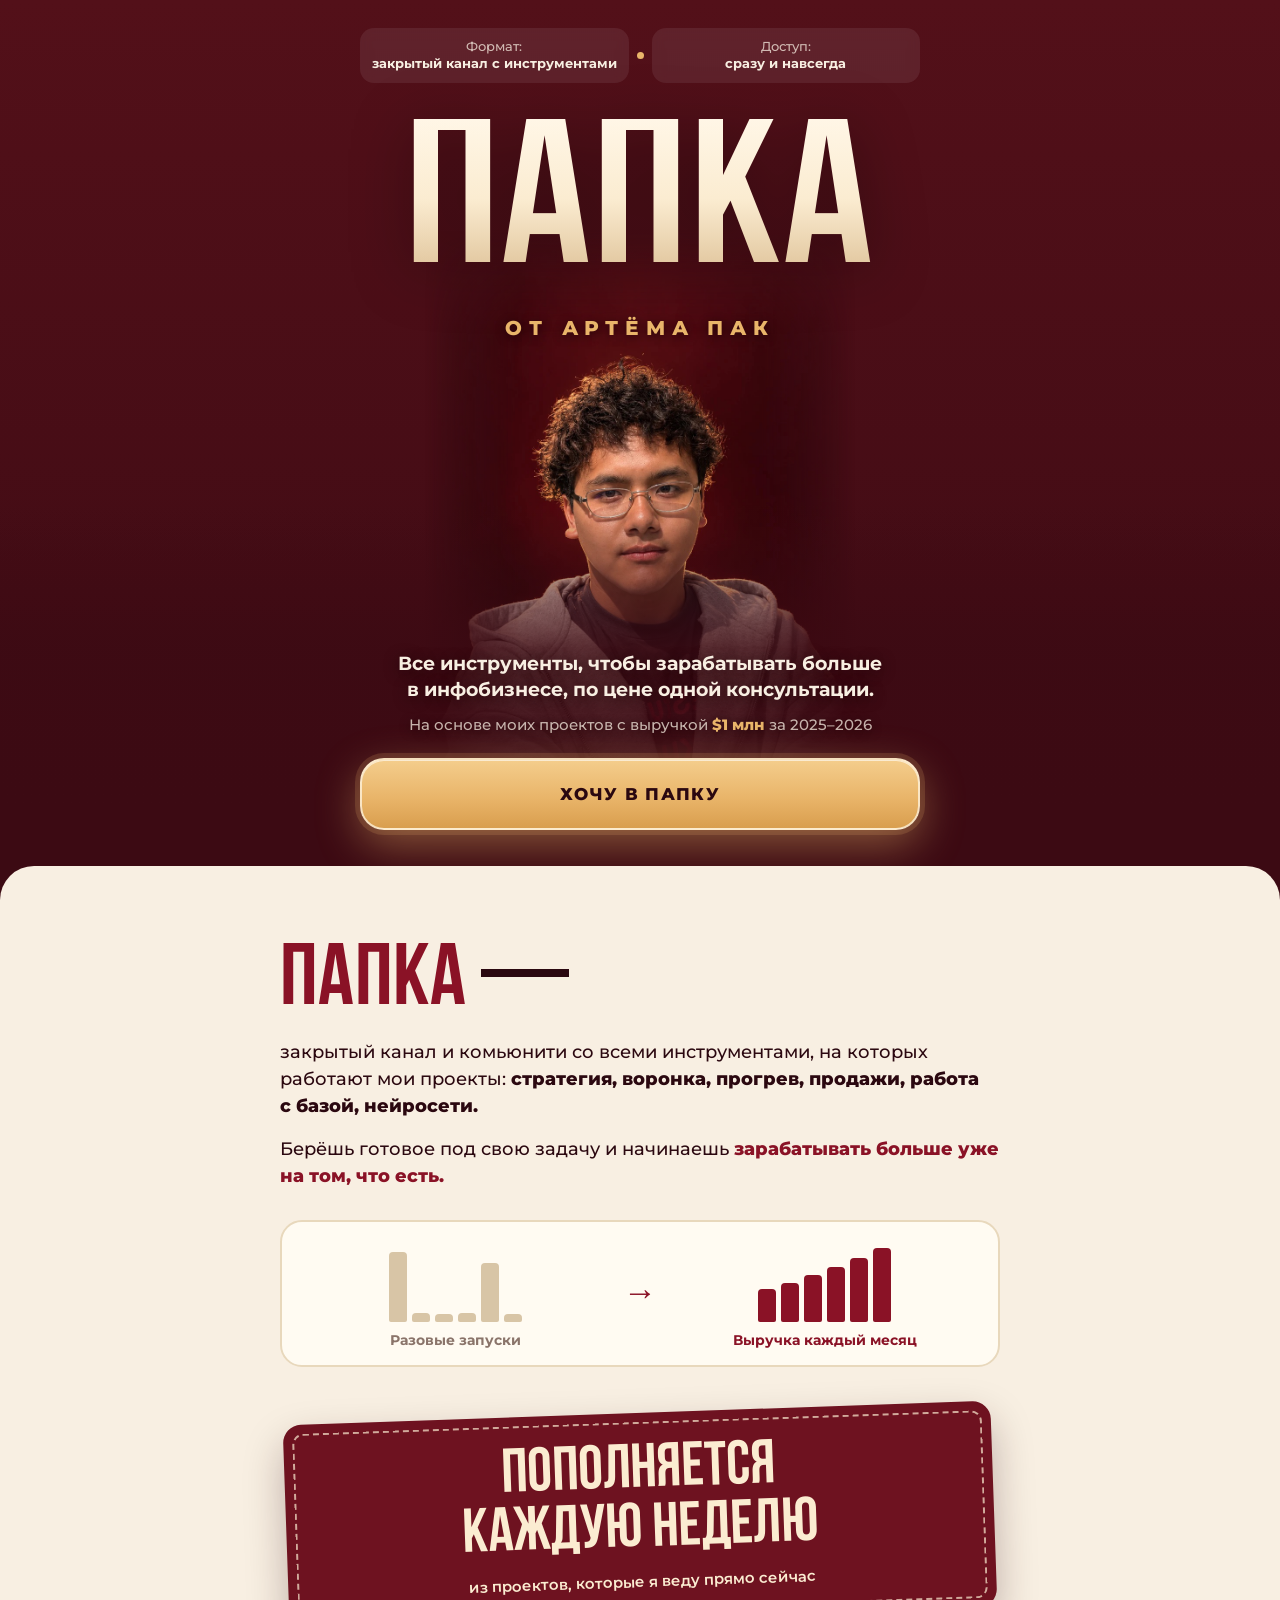
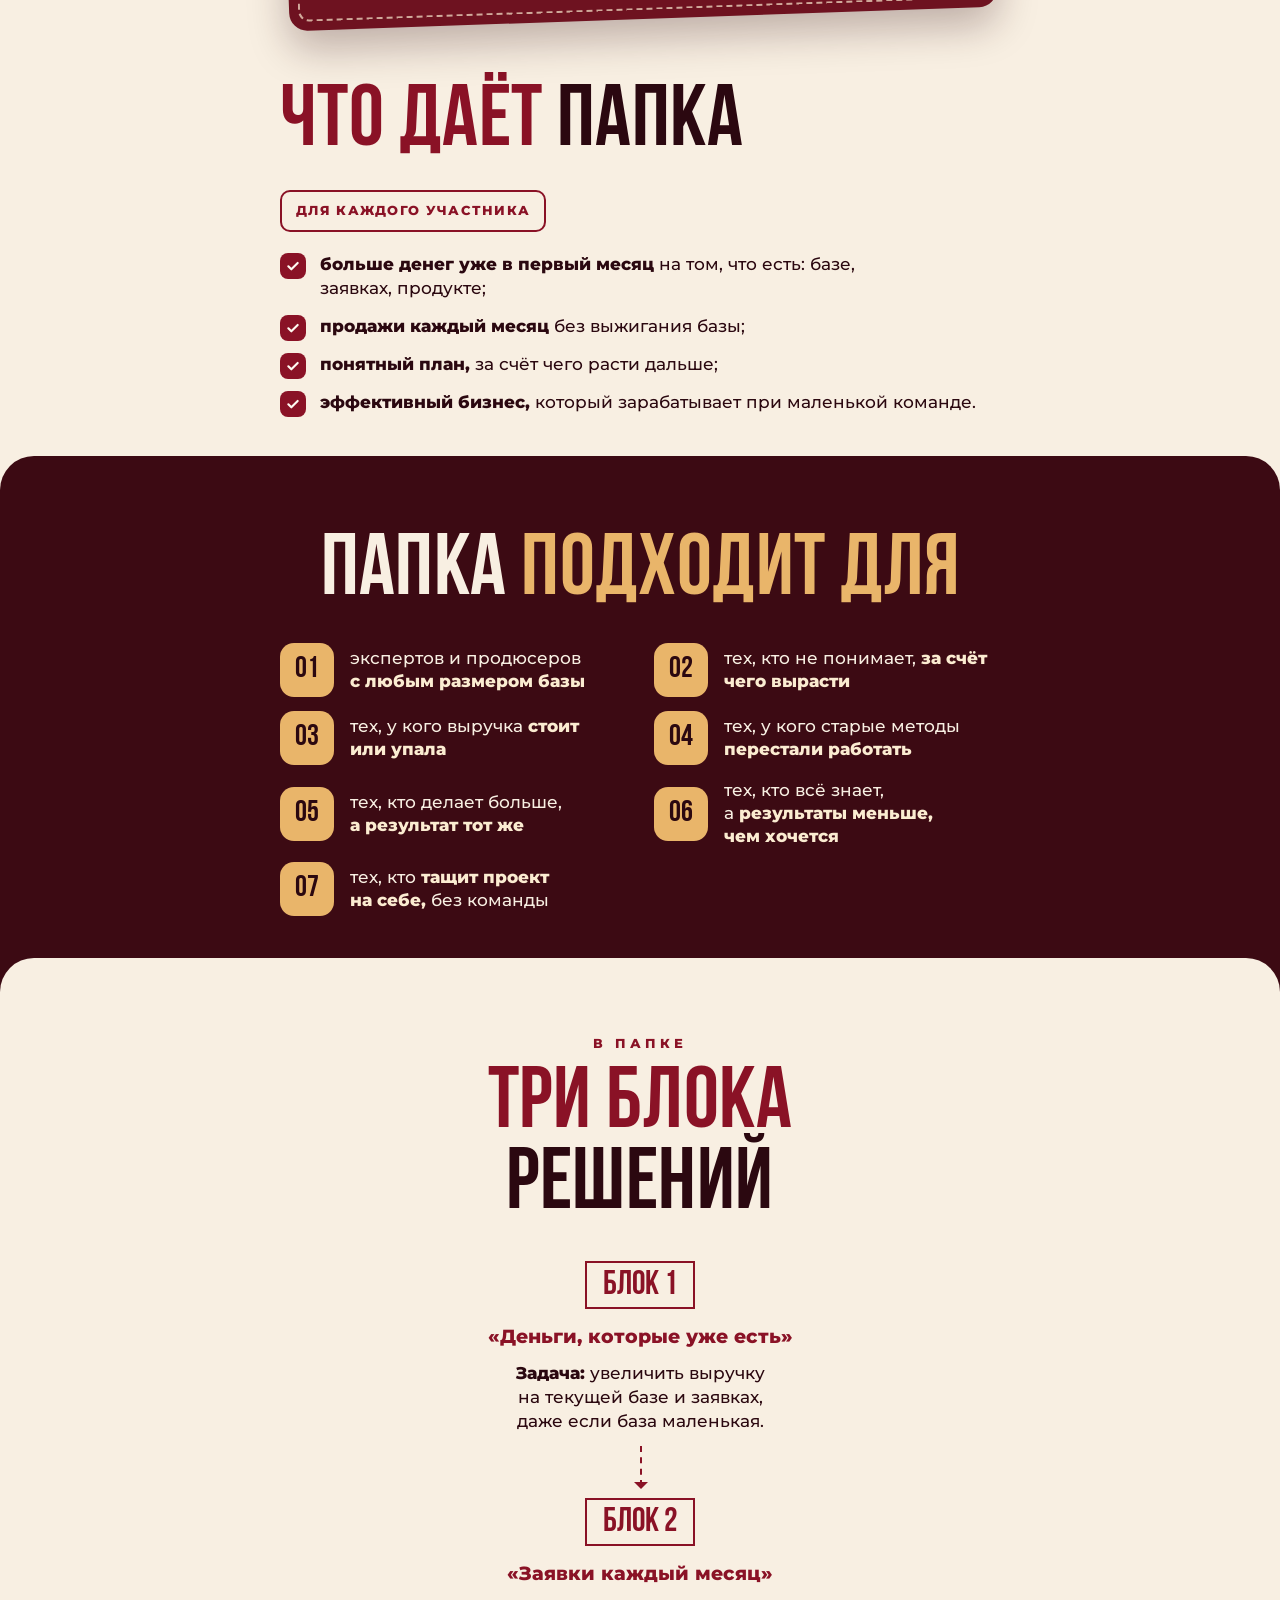
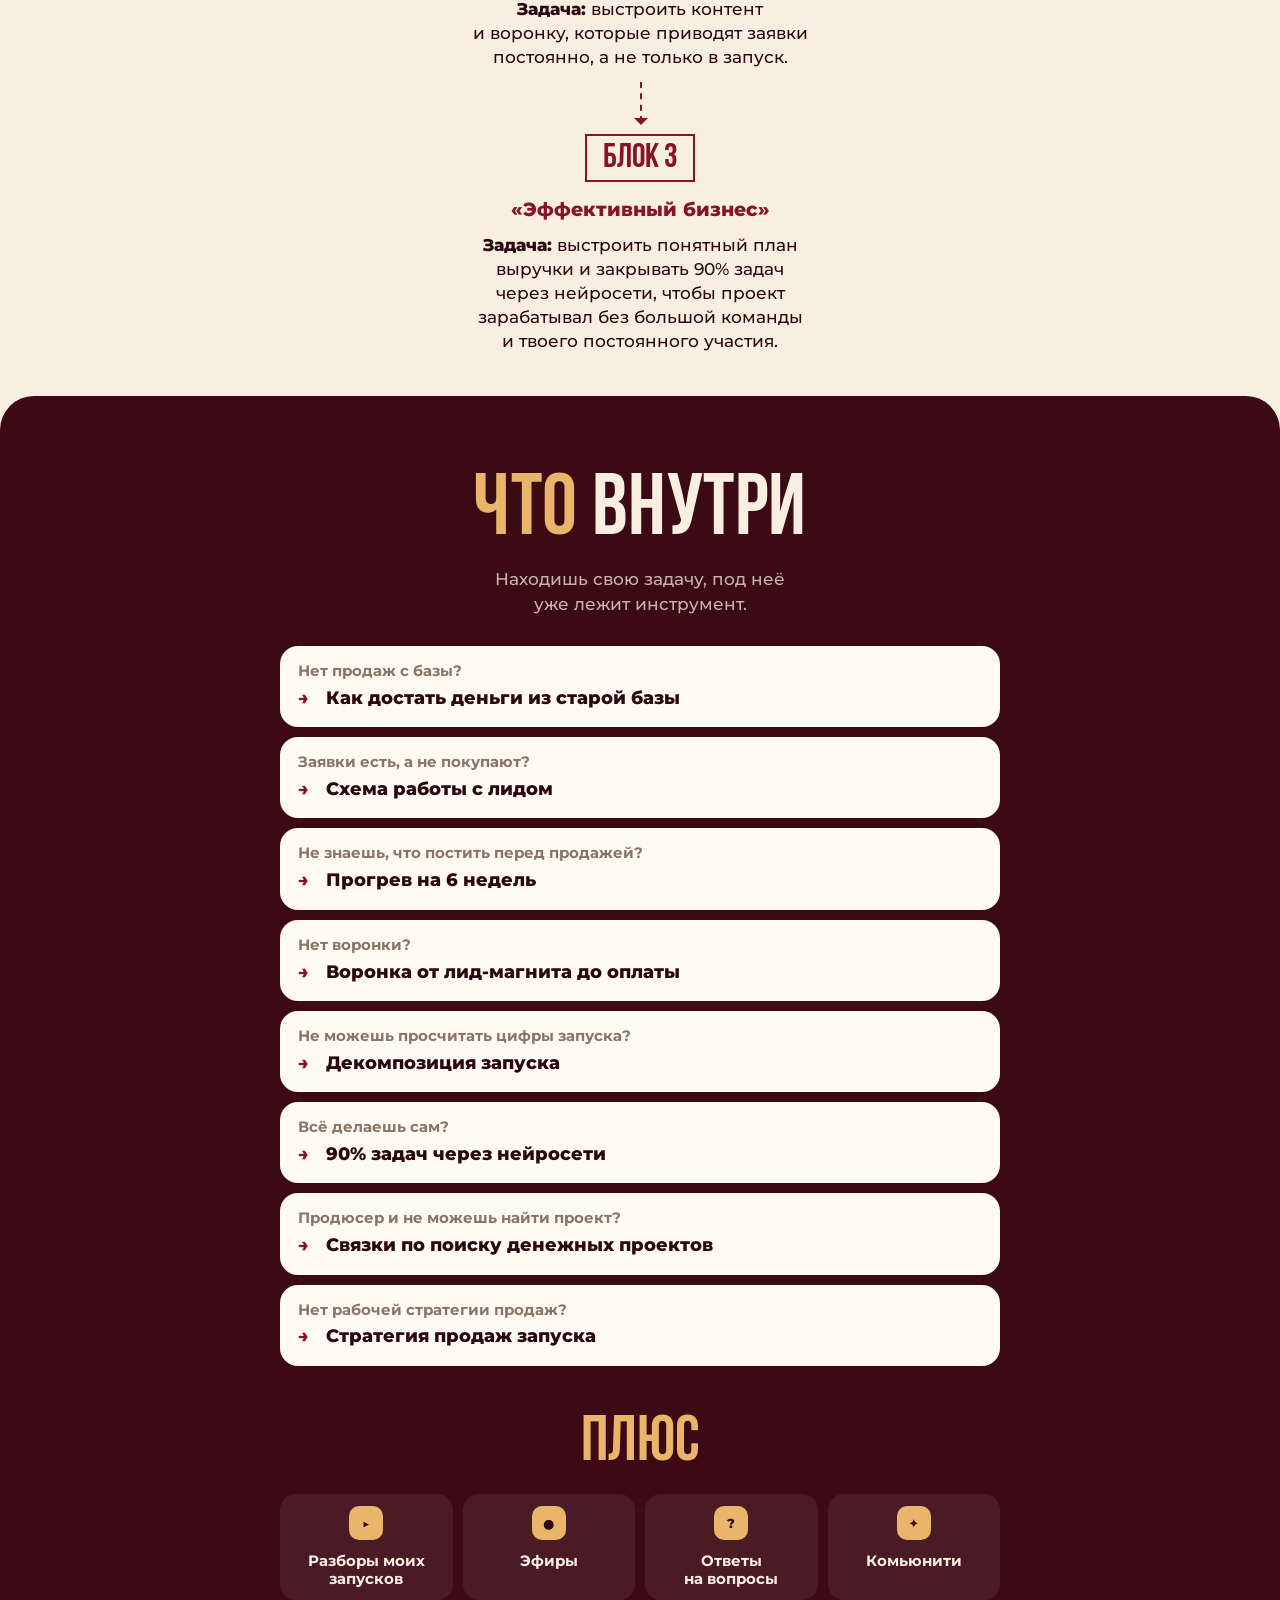
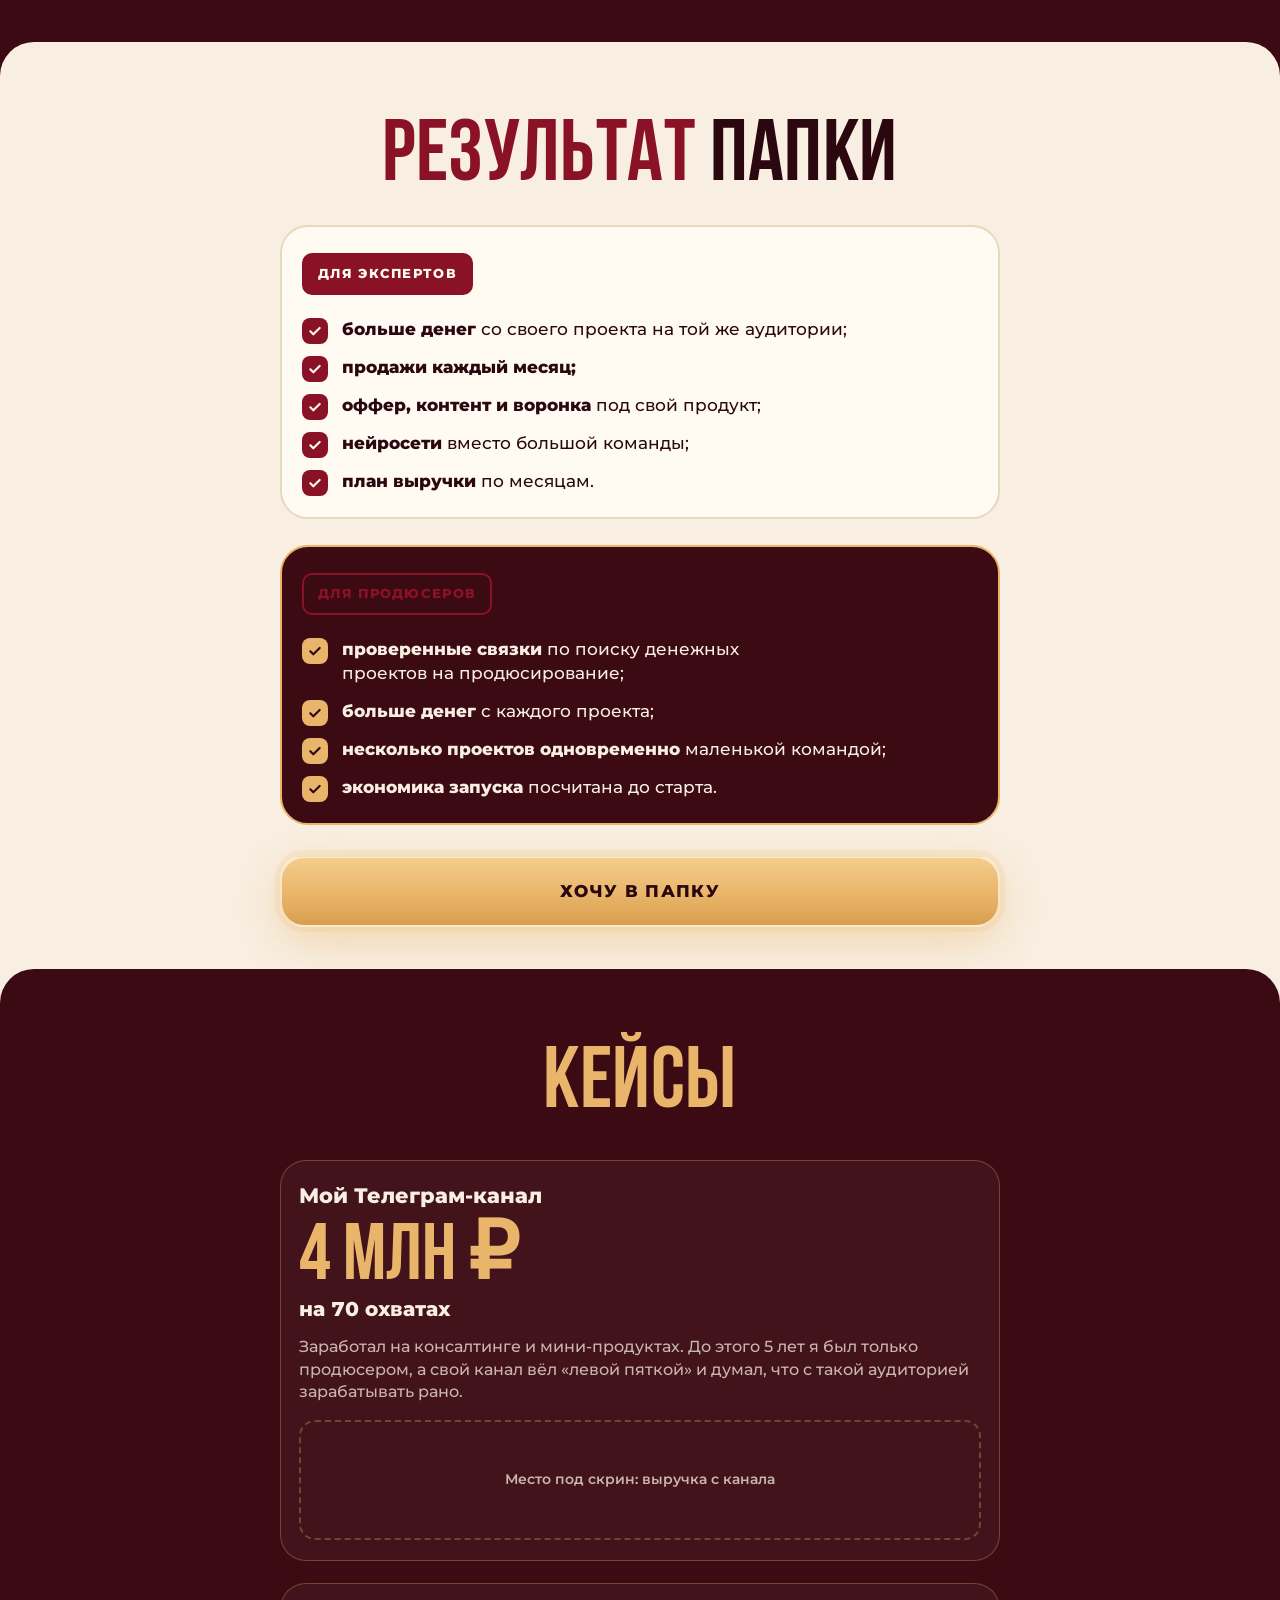
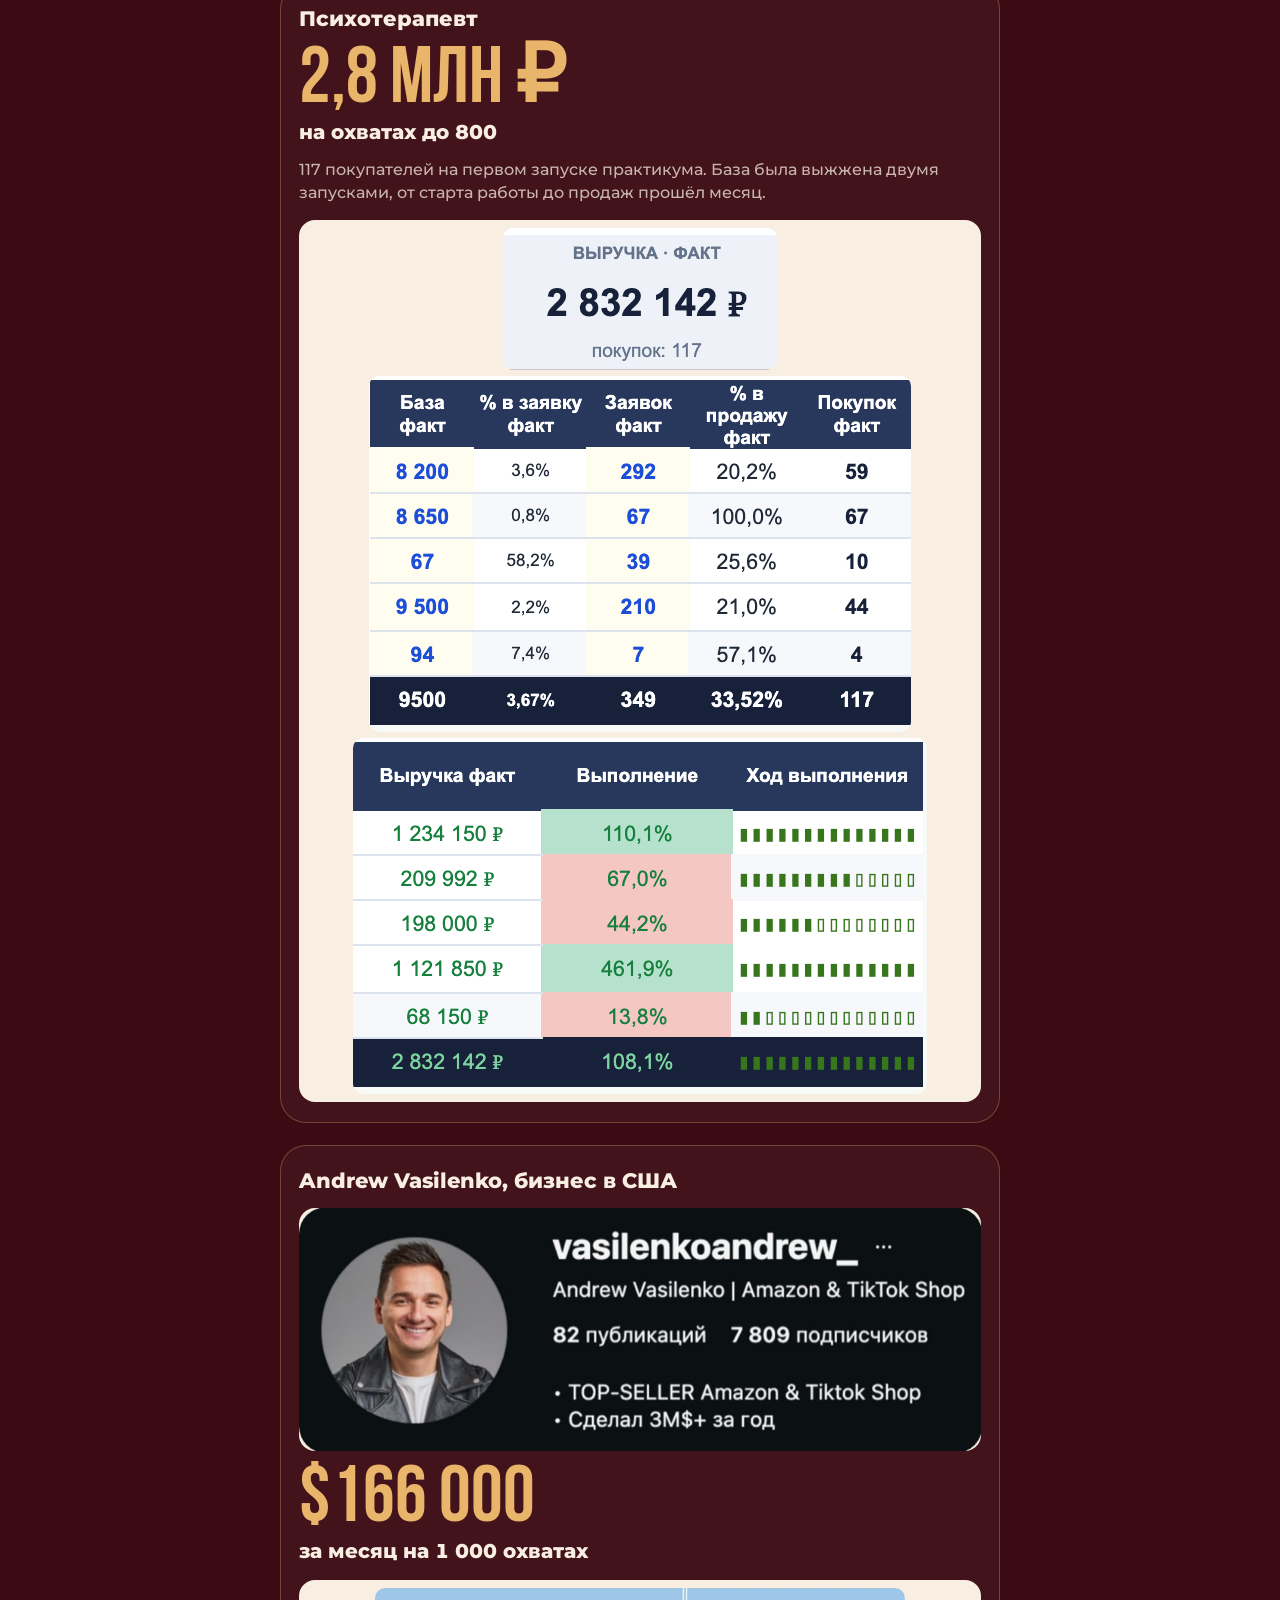
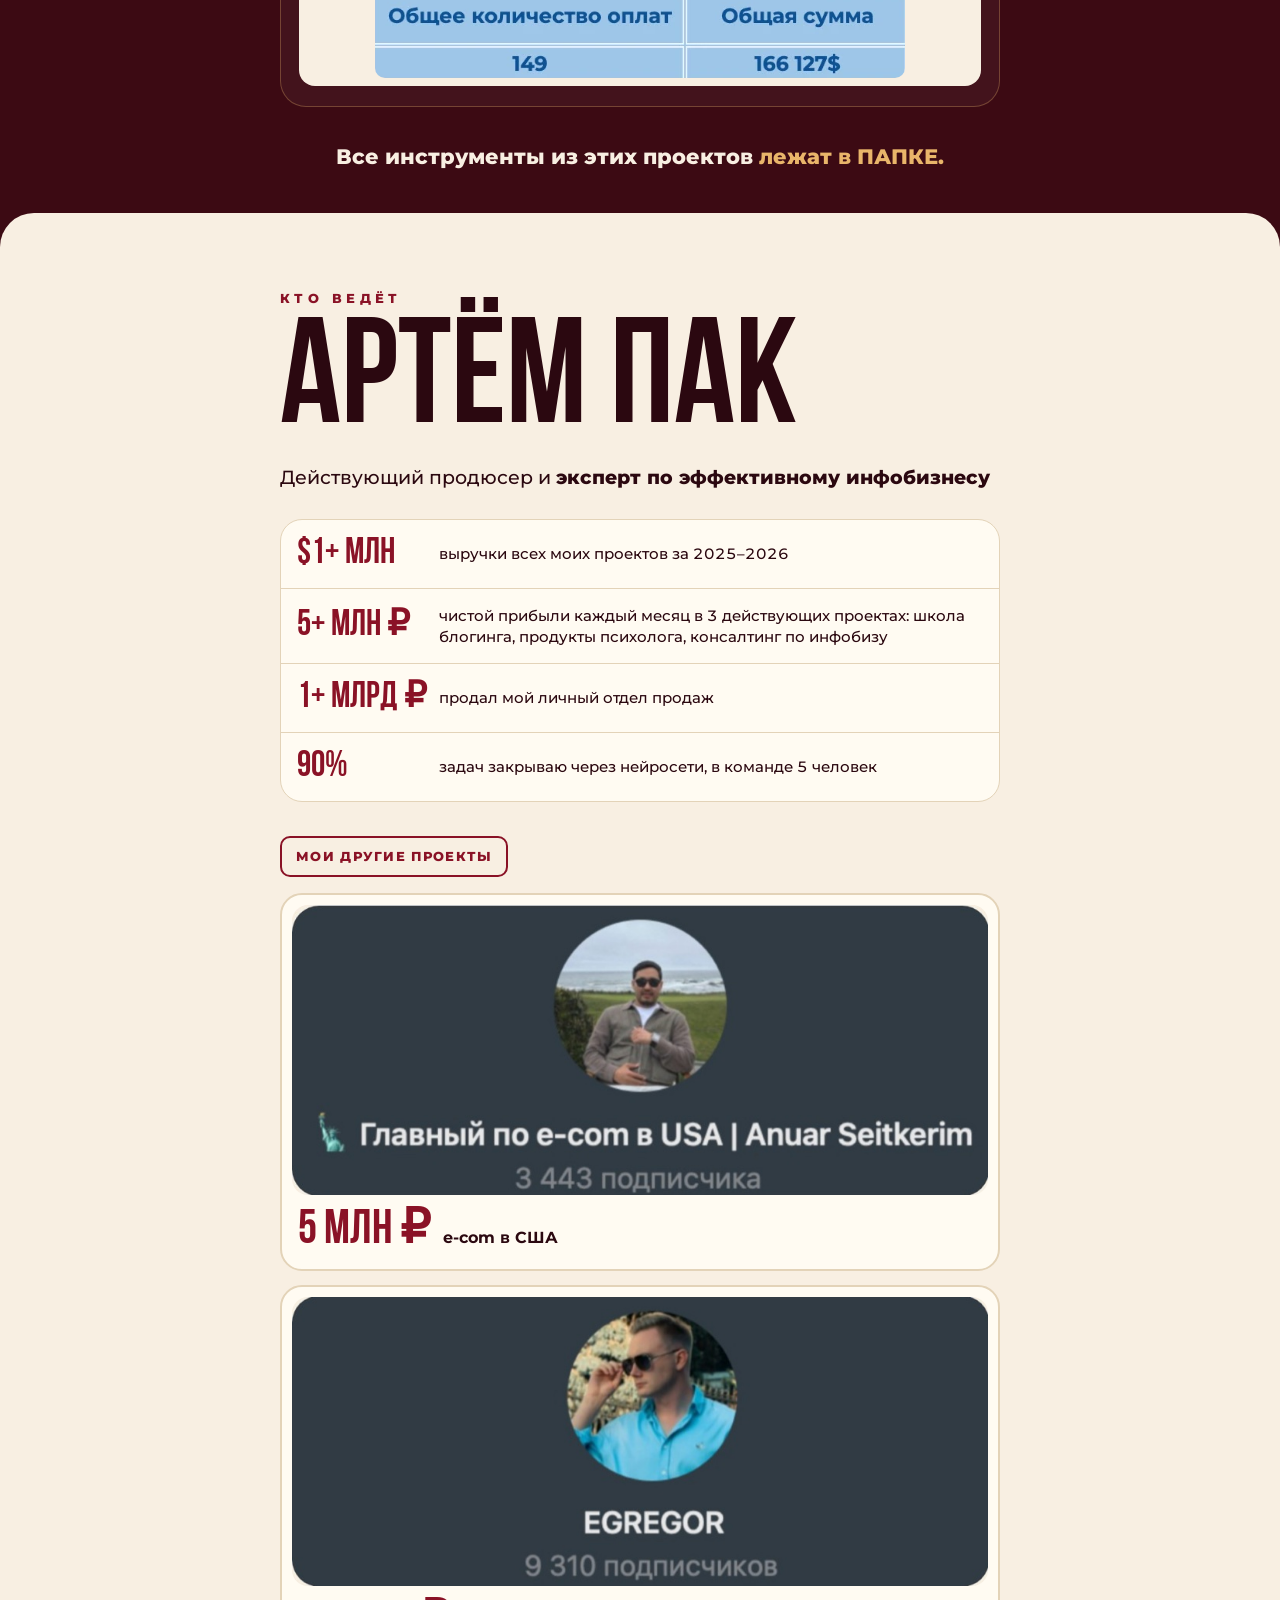
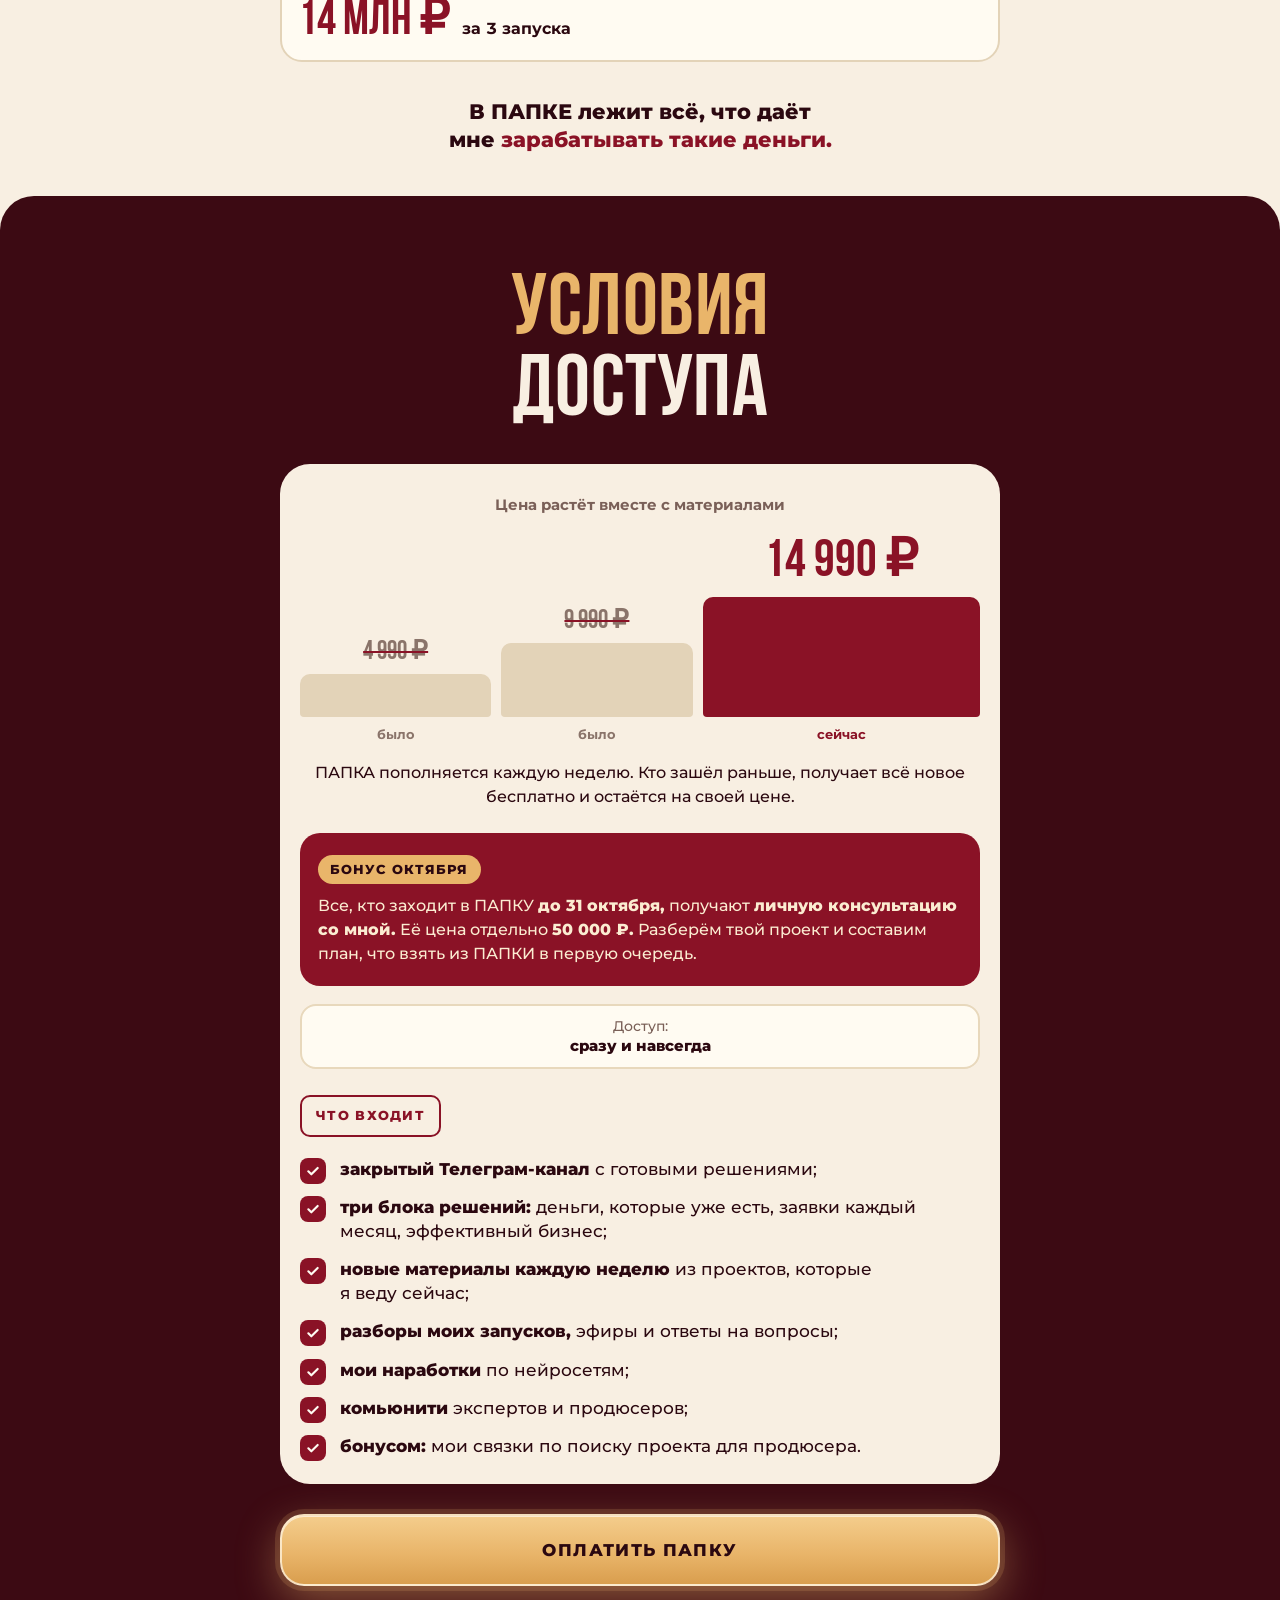
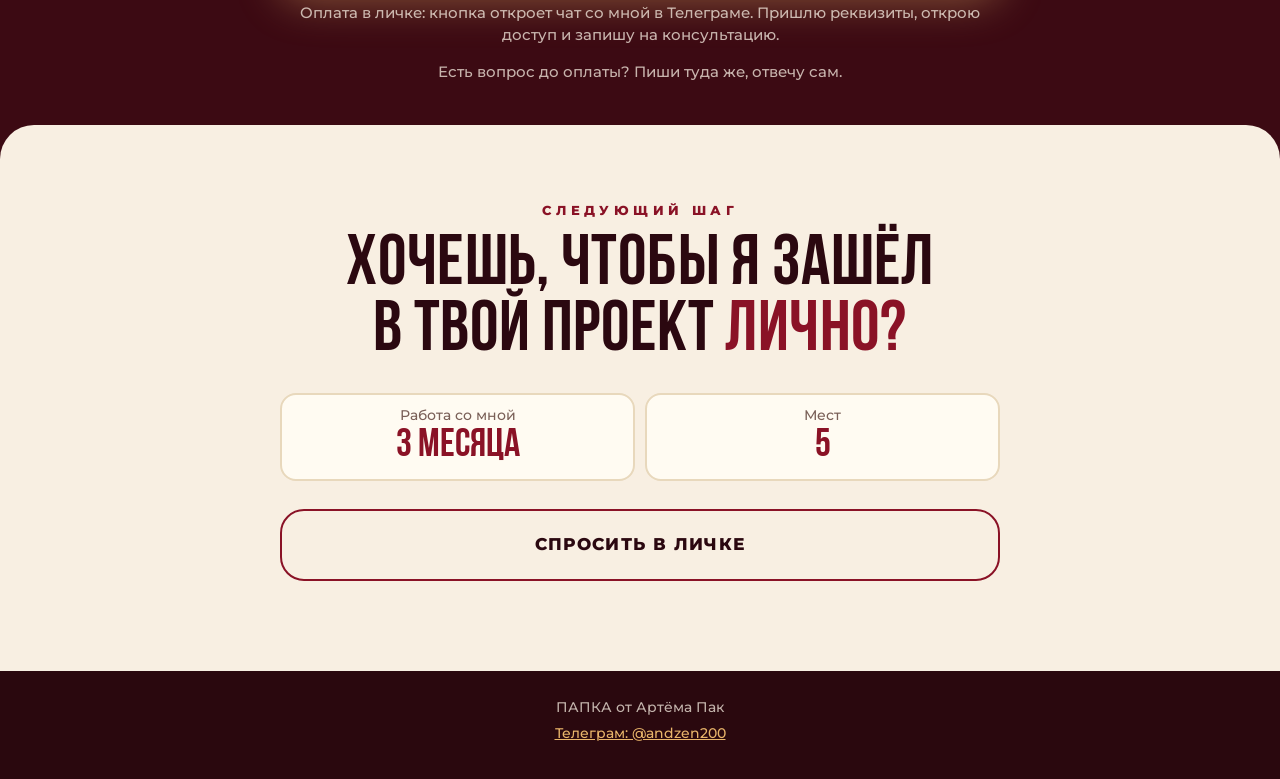
==== papka/index.html @ 0b77d83b "ПАПКА: на телефоне текст над фото, кнопка на низе фото Co-Authored-By: Claude Opus 5.5 <noreply@anth" ====
<!doctype html>
<html lang="ru">
<head>
<meta charset="utf-8">
<meta name="viewport" content="width=device-width, initial-scale=1, viewport-fit=cover">
<title>ПАПКА от Артёма Пак — инструменты, чтобы зарабатывать больше в инфобизнесе</title>
<meta name="description" content="Закрытый канал с инструментами из моих проектов с выручкой $1 млн за 2025–2026: стратегия, воронка, прогрев, продажи, работа с базой, нейросети.">
<meta name="theme-color" content="#3C0A13">
<meta property="og:type" content="website">
<meta property="og:title" content="ПАПКА от Артёма Пак">
<meta property="og:description" content="Все инструменты, чтобы зарабатывать больше в инфобизнесе, по цене одной консультации.">
<link rel="icon" href="data:image/svg+xml,%3Csvg xmlns='http://www.w3.org/2000/svg' viewBox='0 0 64 64'%3E%3Crect width='64' height='64' rx='14' fill='%233C0A13'/%3E%3Ctext x='32' y='47' font-family='Arial Narrow,Arial' font-weight='700' font-size='42' text-anchor='middle' fill='%23E9B56A'%3EП%3C/text%3E%3C/svg%3E">
<link rel="preconnect" href="https://fonts.googleapis.com">
<link rel="preconnect" href="https://fonts.gstatic.com" crossorigin>
<link rel="preload" href="fonts/BebasNeue-Bold.ttf" as="font" type="font/ttf" crossorigin>
<link rel="preload" href="img/hero.jpg" as="image" fetchpriority="high">
<link rel="stylesheet" href="https://fonts.googleapis.com/css2?family=Montserrat:wght@500;600;700;800&display=swap">
<link rel="stylesheet" href="styles.css?v=11">
<script src="main.js?v=4" defer></script>
</head>
<body>

<!-- 1. Первый экран -->
<header class="hero" id="top">
  <div class="wrap hero__in">
    <div class="pills">
      <p class="pill"><span>Формат:</span> закрытый канал с&nbsp;инструментами</p>
      <i class="pills__dot" aria-hidden="true"></i>
      <p class="pill"><span>Доступ:</span> сразу и&nbsp;навсегда</p>
    </div>
    <h1 class="hero__title"><span class="sr-only">ПАПКА от Артёма Пак</span><span aria-hidden="true">ПАПКА</span></h1>
    <p class="hero__by" aria-hidden="true">от&nbsp;Артёма Пак</p>
    <div class="hero__bg" aria-hidden="true"></div>
    <div class="hero__foot">
      <p class="hero__lead">Все инструменты, чтобы зарабатывать больше в&nbsp;инфобизнесе, по&nbsp;цене одной консультации.</p>
      <p class="hero__note">На&nbsp;основе моих проектов с&nbsp;выручкой <b>$1&nbsp;млн</b> за&nbsp;2025–2026</p>
      <a class="btn btn--glow" href="#dostup">Хочу в&nbsp;ПАПКУ</a>
    </div>
  </div>
</header>

<main>

<!-- 2–4. Что такое ПАПКА, плашка, что даёт -->
<section class="sec sec--light" aria-labelledby="what">
  <div class="wrap">
    <h2 class="h2" id="what"><span class="ink">ПАПКА</span>&nbsp;—</h2>
    <p class="lead">закрытый канал и&nbsp;комьюнити со&nbsp;всеми инструментами, на&nbsp;которых работают мои проекты: <b>стратегия, воронка, прогрев, продажи, работа с&nbsp;базой, нейросети.</b></p>
    <p class="lead">Берёшь готовое под свою задачу и&nbsp;начинаешь <mark>зарабатывать больше уже на&nbsp;том, что есть.</mark></p>

    <figure class="compare reveal" aria-label="Разовые запуски против выручки каждый месяц">
      <div class="compare__side">
        <div class="bars bars--spiky" aria-hidden="true"><i style="--h:.9"></i><i style="--h:.12"></i><i style="--h:.1"></i><i style="--h:.12"></i><i style="--h:.75"></i><i style="--h:.1"></i></div>
        <figcaption>Разовые запуски</figcaption>
      </div>
      <span class="compare__arrow" aria-hidden="true">→</span>
      <div class="compare__side compare__side--on">
        <div class="bars bars--grow" aria-hidden="true"><i style="--h:.42"></i><i style="--h:.5"></i><i style="--h:.6"></i><i style="--h:.7"></i><i style="--h:.82"></i><i style="--h:.95"></i></div>
        <figcaption>Выручка каждый месяц</figcaption>
      </div>
    </figure>

    <div class="stamp reveal">
      <p class="stamp__big">Пополняется<br>каждую неделю</p>
      <p class="stamp__small">из&nbsp;проектов, которые я&nbsp;веду прямо сейчас</p>
    </div>

    <h2 class="h2 h2--mt" id="gives"><span class="ink">Что даёт</span> ПАПКА</h2>
    <p class="label">Для каждого участника</p>
    <ul class="checks">
      <li><b>больше денег уже в&nbsp;первый месяц</b> на&nbsp;том, что есть: базе, заявках, продукте;</li>
      <li><b>продажи каждый месяц</b> без выжигания базы;</li>
      <li><b>понятный план,</b> за&nbsp;счёт чего расти дальше;</li>
      <li><b>эффективный бизнес,</b> который зарабатывает при маленькой команде.</li>
    </ul>
  </div>
</section>

<!-- 5. Кому подходит -->
<section class="sec sec--dark" aria-labelledby="for">
  <div class="wrap">
    <h2 class="h2 h2--center" id="for">ПАПКА <span class="gold">подходит для</span></h2>
    <ul class="fits">
      <li><b>01</b><p>экспертов и&nbsp;продюсеров <strong>с&nbsp;любым размером базы</strong></p></li>
      <li><b>02</b><p>тех, кто не&nbsp;понимает, <strong>за&nbsp;счёт чего вырасти</strong></p></li>
      <li><b>03</b><p>тех, у&nbsp;кого выручка <strong>стоит или упала</strong></p></li>
      <li><b>04</b><p>тех, у&nbsp;кого старые методы <strong>перестали работать</strong></p></li>
      <li><b>05</b><p>тех, кто делает больше, <strong>а&nbsp;результат тот&nbsp;же</strong></p></li>
      <li><b>06</b><p>тех, кто всё знает, а&nbsp;<strong>результаты меньше, чем хочется</strong></p></li>
      <li><b>07</b><p>тех, кто <strong>тащит проект на&nbsp;себе,</strong> без команды</p></li>
    </ul>
  </div>
</section>

<!-- 6. Три блока решений -->
<section class="sec sec--light" aria-labelledby="blocks">
  <div class="wrap">
    <p class="eyebrow">В&nbsp;ПАПКЕ</p>
    <h2 class="h2 h2--center" id="blocks"><span class="gold">Три блока</span><br>решений</h2>
    <ol class="flow">
      <li class="reveal">
        <span class="flow__tag">Блок 1</span>
        <h3>«Деньги, которые уже есть»</h3>
        <p><b>Задача:</b> увеличить выручку на&nbsp;текущей базе и&nbsp;заявках, даже если база маленькая.</p>
      </li>
      <li class="reveal">
        <span class="flow__tag">Блок 2</span>
        <h3>«Заявки каждый месяц»</h3>
        <p><b>Задача:</b> выстроить контент и&nbsp;воронку, которые приводят заявки постоянно, а&nbsp;не&nbsp;только в&nbsp;запуск.</p>
      </li>
      <li class="reveal">
        <span class="flow__tag">Блок 3</span>
        <h3>«Эффективный бизнес»</h3>
        <p><b>Задача:</b> выстроить понятный план выручки и&nbsp;закрывать 90% задач через нейросети, чтобы проект зарабатывал без большой команды и&nbsp;твоего постоянного участия.</p>
      </li>
    </ol>
  </div>
</section>

<!-- 7. Что внутри -->
<section class="sec sec--dark" aria-labelledby="inside">
  <div class="wrap">
    <h2 class="h2 h2--center" id="inside"><span class="gold">Что</span> внутри</h2>
    <p class="sub">Находишь свою задачу, под неё уже лежит инструмент.</p>
    <ul class="tools">
      <li class="reveal"><p class="tools__q">Нет продаж с&nbsp;базы?</p><p class="tools__a">Как достать деньги из&nbsp;старой базы</p></li>
      <li class="reveal"><p class="tools__q">Заявки есть, а&nbsp;не&nbsp;покупают?</p><p class="tools__a">Схема работы с&nbsp;лидом</p></li>
      <li class="reveal"><p class="tools__q">Не&nbsp;знаешь, что постить перед продажей?</p><p class="tools__a">Прогрев на&nbsp;6&nbsp;недель</p></li>
      <li class="reveal"><p class="tools__q">Нет воронки?</p><p class="tools__a">Воронка от&nbsp;лид-магнита до&nbsp;оплаты</p></li>
      <li class="reveal"><p class="tools__q">Не&nbsp;можешь просчитать цифры запуска?</p><p class="tools__a">Декомпозиция запуска</p></li>
      <li class="reveal"><p class="tools__q">Всё делаешь сам?</p><p class="tools__a">90% задач через нейросети</p></li>
      <li class="reveal"><p class="tools__q">Продюсер и&nbsp;не&nbsp;можешь найти проект?</p><p class="tools__a">Связки по&nbsp;поиску денежных проектов</p></li>
      <li class="reveal"><p class="tools__q">Нет рабочей стратегии продаж?</p><p class="tools__a">Стратегия продаж запуска</p></li>
    </ul>
    <h3 class="plus">Плюс</h3>
    <ul class="tiles">
      <li><i aria-hidden="true">▶</i>Разборы моих запусков</li>
      <li><i aria-hidden="true">●</i>Эфиры</li>
      <li><i aria-hidden="true">?</i>Ответы на&nbsp;вопросы</li>
      <li><i aria-hidden="true">✦</i>Комьюнити</li>
    </ul>
  </div>
</section>

<!-- 8. Результат -->
<section class="sec sec--light" aria-labelledby="result">
  <div class="wrap">
    <h2 class="h2 h2--center" id="result"><span class="ink">Результат</span> ПАПКИ</h2>
    <div class="card card--paper reveal">
      <p class="label label--fill">Для экспертов</p>
      <ul class="checks">
        <li><b>больше денег</b> со&nbsp;своего проекта на&nbsp;той&nbsp;же аудитории;</li>
        <li><b>продажи каждый месяц;</b></li>
        <li><b>оффер, контент и&nbsp;воронка</b> под свой продукт;</li>
        <li><b>нейросети</b> вместо большой команды;</li>
        <li><b>план выручки</b> по&nbsp;месяцам.</li>
      </ul>
    </div>
    <div class="card card--wine reveal">
      <p class="label label--gold">Для продюсеров</p>
      <ul class="checks checks--gold">
        <li><b>проверенные связки</b> по&nbsp;поиску денежных проектов на&nbsp;продюсирование;</li>
        <li><b>больше денег</b> с&nbsp;каждого проекта;</li>
        <li><b>несколько проектов одновременно</b> маленькой командой;</li>
        <li><b>экономика запуска</b> посчитана до&nbsp;старта.</li>
      </ul>
    </div>
    <a class="btn btn--glow btn--mt" href="#dostup">Хочу в&nbsp;ПАПКУ</a>
  </div>
</section>

<!-- 9. Кейсы до / после -->
<section class="sec sec--dark" aria-labelledby="cases">
  <div class="wrap">
    <h2 class="h2 h2--center" id="cases"><span class="gold">Кейсы</span></h2>

    <article class="case reveal">
      <h3 class="case__who">Мой Телеграм-канал</h3>
      <p class="fact"><b>4&nbsp;млн&nbsp;₽</b> на&nbsp;70 охватах</p>
      <p class="case__text">Заработал на&nbsp;консалтинге и&nbsp;мини-продуктах. До&nbsp;этого 5&nbsp;лет я&nbsp;был только продюсером, а&nbsp;свой канал вёл «левой пяткой» и&nbsp;думал, что с&nbsp;такой аудиторией зарабатывать рано.</p>
      <!-- Скрин к этому кейсу: положить в img/ и вставить сюда <figure class="shot"><img ...></figure> -->
      <div class="shot shot--empty">Место под скрин: выручка с&nbsp;канала</div>
    </article>

    <article class="case reveal">
      <!-- Имя клиента не пишем, пока Артём не подтвердит -->
      <h3 class="case__who">Психотерапевт</h3>
      <p class="fact"><b>2,8&nbsp;млн&nbsp;₽</b> на&nbsp;охватах до&nbsp;800</p>
      <p class="case__text">117 покупателей на&nbsp;первом запуске практикума. База была выжжена двумя запусками, от&nbsp;старта работы до&nbsp;продаж прошёл месяц.</p>
      <figure class="shot">
        <img src="img/psy-vyruchka.png" width="274" height="142" loading="lazy" alt="Выручка, факт: 2 832 142 ₽, покупок: 117">
        <img src="img/psy-tablica-1.png" width="542" height="356" loading="lazy" alt="Таблица запуска: база 9 500, заявок 349, конверсия в продажу 33,52%, покупок 117">
        <img src="img/psy-tablica-2.png" width="574" height="356" loading="lazy" alt="Таблица запуска: выручка 2 832 142 ₽, план выполнен на 108,1%">
      </figure>
    </article>

    <article class="case reveal">
      <h3 class="case__who">Andrew Vasilenko, бизнес в&nbsp;США</h3>
      <img class="profile" src="img/profile-andrew.jpg" width="900" height="320" loading="lazy" alt="Инстаграм Andrew Vasilenko: Amazon и TikTok Shop, 7 809 подписчиков">
      <p class="fact"><b>$166&nbsp;000</b> за&nbsp;месяц на&nbsp;1&nbsp;000 охватах</p>
      <figure class="shot"><img src="img/usa-oplaty.png" width="530" height="90" loading="lazy" alt="Таблица оплат: 149 оплат, общая сумма 166 127$"></figure>
    </article>

    <p class="closing">Все инструменты из&nbsp;этих проектов <span class="gold">лежат в&nbsp;ПАПКЕ.</span></p>
  </div>
</section>

<!-- 10. Кто ведёт -->
<section class="sec sec--light" aria-labelledby="who">
  <div class="wrap">
    <p class="eyebrow eyebrow--left">Кто ведёт</p>
    <h2 class="name" id="who">Артём Пак</h2>
    <p class="lead lead--light">Действующий продюсер и&nbsp;<b>эксперт по&nbsp;эффективному инфобизнесу</b></p>
    <dl class="stats">
      <div><dt>$1+&nbsp;млн</dt><dd>выручки всех моих проектов за&nbsp;2025–2026</dd></div>
      <div><dt>5+&nbsp;млн&nbsp;₽</dt><dd>чистой прибыли каждый месяц в&nbsp;3 действующих проектах: школа блогинга, продукты психолога, консалтинг по&nbsp;инфобизу</dd></div>
      <div><dt>1+&nbsp;млрд&nbsp;₽</dt><dd>продал мой личный отдел продаж</dd></div>
      <div><dt>90%</dt><dd>задач закрываю через нейросети, в&nbsp;команде 5&nbsp;человек</dd></div>
    </dl>
    <p class="label label--gold label--mt">Мои другие проекты</p>
    <ul class="projects">
      <li>
        <img class="profile" src="img/profile-anuar.jpg" width="900" height="375" loading="lazy" alt="Телеграм-канал Anuar Seitkerim «Главный по e-com в USA», 3 443 подписчика">
        <p><b>5&nbsp;млн&nbsp;₽</b><span>e-com в&nbsp;США</span></p>
      </li>
      <li>
        <img class="profile" src="img/profile-egregor.jpg" width="900" height="373" loading="lazy" alt="Телеграм-канал EGREGOR, 9 310 подписчиков">
        <p><b>14&nbsp;млн&nbsp;₽</b><span>за&nbsp;3 запуска</span></p>
      </li>
    </ul>
    <p class="closing">В&nbsp;ПАПКЕ лежит всё, что даёт мне <span class="gold">зарабатывать такие деньги.</span></p>
  </div>
</section>

<!-- 11. Условия доступа -->
<section class="sec sec--dark" id="dostup" aria-labelledby="terms">
  <div class="wrap">
    <h2 class="h2 h2--center" id="terms"><span class="gold">Условия</span><br>доступа</h2>
    <div class="price-card">
      <p class="price__was">Цена растёт вместе с&nbsp;материалами</p>
      <div class="ladder" role="img" aria-label="ПАПКА стоила 4 990 ₽, потом 9 990 ₽, сейчас 14 990 ₽">
        <div class="ladder__step" style="--h:.36"><s>4&nbsp;990&nbsp;₽</s><i></i><span>было</span></div>
        <div class="ladder__step" style="--h:.62"><s>9&nbsp;990&nbsp;₽</s><i></i><span>было</span></div>
        <div class="ladder__step ladder__step--now" style="--h:1"><b>14&nbsp;990&nbsp;₽</b><i></i><span>сейчас</span></div>
      </div>
      <p class="price__why">ПАПКА пополняется каждую неделю. Кто зашёл раньше, получает всё новое бесплатно и&nbsp;остаётся на&nbsp;своей цене.</p>

      <div class="bonus">
        <p class="bonus__tag">Бонус октября</p>
        <p>Все, кто заходит в&nbsp;ПАПКУ <b>до&nbsp;31&nbsp;октября,</b> получают <b>личную консультацию со&nbsp;мной.</b> Её&nbsp;цена отдельно <b>50&nbsp;000&nbsp;₽.</b> Разберём твой проект и&nbsp;составим план, что взять из&nbsp;ПАПКИ в&nbsp;первую очередь.</p>
      </div>

      <div class="meta">
        <p><span>Доступ:</span><b>сразу и&nbsp;навсегда</b></p>
      </div>

      <p class="label label--wine">Что входит</p>
      <ul class="checks">
        <li><b>закрытый Телеграм-канал</b> с&nbsp;готовыми решениями;</li>
        <li><b>три блока решений:</b> деньги, которые уже есть, заявки каждый месяц, эффективный бизнес;</li>
        <li><b>новые материалы каждую неделю</b> из&nbsp;проектов, которые я&nbsp;веду сейчас;</li>
        <li><b>разборы моих запусков,</b> эфиры и&nbsp;ответы на&nbsp;вопросы;</li>
        <li><b>мои наработки</b> по&nbsp;нейросетям;</li>
        <li><b>комьюнити</b> экспертов и&nbsp;продюсеров;</li>
        <li><b>бонусом:</b> мои связки по&nbsp;поиску проекта для продюсера.</li>
      </ul>
    </div>

    <!-- Оплата только в личке: кнопка открывает чат с Артёмом в Телеграме -->
    <a class="btn btn--glow btn--mt" id="pay" href="https://t.me/andzen200" target="_blank" rel="noopener">Оплатить ПАПКУ</a>
    <p class="after">Оплата в&nbsp;личке: кнопка откроет чат со&nbsp;мной в&nbsp;Телеграме. Пришлю реквизиты, открою доступ и&nbsp;запишу на&nbsp;консультацию.</p>
    <p class="after">Есть вопрос до&nbsp;оплаты? Пиши туда&nbsp;же, отвечу сам.</p>
  </div>
</section>

<!-- 12. Следующий шаг -->
<section class="sec sec--light sec--last" aria-labelledby="next">
  <div class="wrap">
    <p class="eyebrow">Следующий шаг</p>
    <h2 class="h2 h2--center" id="next">Хочешь, чтобы я&nbsp;зашёл в&nbsp;твой проект <span class="gold">лично?</span></h2>
    <div class="meta meta--two">
      <p><span>Работа со&nbsp;мной</span><b>3&nbsp;месяца</b></p>
      <p><span>Мест</span><b>5</b></p>
    </div>
    <a class="btn btn--line" href="https://t.me/andzen200" target="_blank" rel="noopener">Спросить в&nbsp;личке</a>
  </div>
</section>

</main>

<footer class="foot">
  <p>ПАПКА от&nbsp;Артёма Пак</p>
  <p><a href="https://t.me/andzen200" target="_blank" rel="noopener">Телеграм: @andzen200</a></p>
</footer>

</body>
</html>
---- papka/styles.css ----
/* ПАПКА от Артёма Пак.
   Цвета — палитра ПАПКИ (бордовый, золото, крем). Первый экран и кнопки — по образцу
   менторства Пырикова: огромное слово, имя прописью, светящаяся кнопка-капсула.
   Сначала телефон. */

@font-face {
  font-family: 'Bebas Neue';
  font-weight: 700;
  font-style: normal;
  font-display: swap;
  src: url(fonts/BebasNeue-Bold.ttf) format('truetype');
}

:root {
  --wine-top: #531019;
  --wine: #3C0A13;      /* основной тёмный фон */
  --deep: #2A080E;      /* самый тёмный фон */
  --accent: #8A1226;    /* бордовый акцент на светлом */
  --gold: #E9B56A;      /* единственный яркий акцент на тёмном */
  --gold-hi: #F4CD8C;
  --cream: #F8EFE2;     /* светлые экраны */
  --paper: #FFFBF2;     /* карточки */
  --hero-ink: #FBECD1;
  --ink: #2B0810;
  --soft: rgba(248, 239, 226, .74);
  --line: rgba(233, 181, 106, .3);
  --display: 'Bebas Neue', 'Oswald', 'Arial Narrow', Impact, sans-serif;
  --text: 'Montserrat', system-ui, -apple-system, 'Segoe UI', Roboto, Arial, sans-serif;
  --radius: 22px;
}

* { box-sizing: border-box; }
html { -webkit-text-size-adjust: 100%; scroll-padding-top: 12px; }
@media (prefers-reduced-motion: no-preference) { html { scroll-behavior: smooth; } }

body {
  margin: 0;
  background: var(--wine);
  color: var(--cream);
  font: 500 17px/1.5 var(--text);
  -webkit-font-smoothing: antialiased;
}
h1, h2, h3, p, ul, ol, dl, dd, figure { margin: 0; padding: 0; }
/* без переносов по слогам: на узком экране они мешают читать; кавычка в начале строки висит за краем */
p, li, dd { hanging-punctuation: first; text-wrap: pretty; }
.stats, .ladder, .fact, .projects, .fits b { font-variant-numeric: lining-nums tabular-nums; }
ul, ol { list-style: none; }
b, strong { font-weight: 800; }
a { color: inherit; }
img { display: block; max-width: 100%; height: auto; }
:focus-visible { outline: 3px solid var(--gold); outline-offset: 3px; }
.sr-only { position: absolute; width: 1px; height: 1px; overflow: hidden; clip-path: inset(50%); white-space: nowrap; }

.wrap { width: min(100% - 32px, 620px); margin-inline: auto; }
.gold { color: var(--gold); }

/* ---------- Кнопки ---------- */

.btn {
  display: flex;
  align-items: center;
  justify-content: center;
  width: 100%;
  min-height: 72px;
  padding: 20px 24px;
  border-radius: 24px;
  font: 800 17px/1.2 var(--text);
  letter-spacing: .08em;
  text-transform: uppercase;
  text-align: center;
  text-decoration: none;
  transition: transform .15s ease, box-shadow .25s ease, filter .25s ease;
}
.btn:active { transform: scale(.98); }
/* капсула с светлой кромкой и свечением, как у Пырикова, но в золоте */
.btn--glow {
  border: 2px solid rgba(255, 246, 227, .75);
  background: linear-gradient(180deg, var(--gold-hi), var(--gold) 55%, #D99E4E);
  color: var(--ink);
  box-shadow: 0 0 0 5px rgba(233, 181, 106, .16), 0 14px 44px rgba(233, 181, 106, .45), inset 0 1px 0 rgba(255, 255, 255, .6);
}
.btn--glow:hover { filter: brightness(1.05); box-shadow: 0 0 0 6px rgba(233, 181, 106, .22), 0 16px 54px rgba(233, 181, 106, .6), inset 0 1px 0 rgba(255, 255, 255, .6); }
.btn--line { border: 2px solid var(--gold); color: var(--cream); }
.btn--line:hover { background: rgba(233, 181, 106, .1); }
.btn--mt { margin-top: 30px; }

/* ---------- 1. Первый экран ---------- */

.hero {
  position: relative;
  min-height: 100vh;
  min-height: 100svh;
  display: flex;
  overflow: hidden;
  background: linear-gradient(var(--wine-top), var(--wine));
  isolation: isolate;
}
/* Фото на телефоне: текст сверху, под ним фото, кнопка наезжает на низ фото.
   Обёртка текста раскрывается, чтобы фото встало между текстом и кнопкой */
.hero__bg {
  position: relative;
  z-index: -1;
  order: 1;
  height: clamp(380px, 112vw, 480px);
  margin: -80px calc(50% - 50vw) 0;
  background: url(img/hero.jpg) center 22% / cover no-repeat;
  -webkit-mask-image: linear-gradient(to bottom, transparent 0, #000 18%, #000 72%, transparent 100%);
  mask-image: linear-gradient(to bottom, transparent 0, #000 18%, #000 72%, transparent 100%);
}
.hero__foot { display: contents; }
.hero__foot .btn { order: 2; position: relative; margin-top: -84px; }
/* на широком экране текст стоит поверх фото: затемнение снизу, лицо остаётся открытым */
.hero::after {
  content: '';
  display: none;
  position: absolute;
  inset: 0;
  z-index: -1;
  background: linear-gradient(180deg, rgba(60, 10, 19, 0) 0%, rgba(60, 10, 19, 0) 56%, rgba(60, 10, 19, .82) 72%, var(--wine) 90%);
}
.hero__in { display: flex; flex-direction: column; padding: 18px 0 70px; }

.pills { display: flex; align-items: stretch; gap: 8px; }
.pill {
  flex: 1;
  padding: 10px 10px 11px;
  border-radius: 14px;
  background: rgba(255, 255, 255, .08);
  -webkit-backdrop-filter: blur(6px);
  backdrop-filter: blur(6px);
  font-size: 13px;
  font-weight: 700;
  line-height: 1.3;
  text-align: center;
}
.pill span { display: block; color: var(--soft); font-weight: 500; }
.pills__dot { align-self: center; flex: none; width: 7px; height: 7px; border-radius: 50%; background: var(--gold); }

.hero__title {
  margin-top: 4vh;
  font: 700 clamp(132px, 41vw, 300px)/.8 var(--display);
  letter-spacing: .01em;
  text-align: center;
  background: linear-gradient(180deg, #FFF6E6 0%, var(--hero-ink) 45%, #D8B98C 100%);
  -webkit-background-clip: text;
  background-clip: text;
  color: transparent;
  filter: drop-shadow(0 10px 30px rgba(0, 0, 0, .35));
}
.hero__by {
  margin-top: 18px;
  color: var(--gold);
  font-size: clamp(15px, 4.2vw, 20px);
  font-weight: 800;
  letter-spacing: .34em;
  text-transform: uppercase;
  text-align: center;
  text-shadow: 0 2px 10px rgba(30, 4, 9, .85);
}
.hero__foot { margin-top: auto; text-align: center; }
.hero__lead { margin-top: 28px; font-size: 19px; font-weight: 700; line-height: 1.38; text-wrap: balance; text-shadow: 0 2px 14px rgba(30, 4, 9, .8); }
.hero__note { margin: 10px 0 22px; color: var(--soft); font-size: 15px; text-shadow: 0 2px 10px rgba(30, 4, 9, .8); }
.hero__note b { color: var(--gold); }

/* ---------- Экраны ---------- */

.sec { position: relative; padding: 76px 0; }
.sec--light { background: var(--cream); color: var(--ink); }
.sec--dark { background: var(--wine); }
.sec--deep { background: var(--deep); }
/* светлые и тёмные экраны идут по очереди, каждый наезжает на предыдущий скруглённым краем */
main > .sec { margin-top: -34px; border-radius: 34px 34px 0 0; z-index: 1; }
.sec--last { padding-bottom: 90px; }

.h2 {
  font: 700 clamp(52px, 14.5vw, 88px)/.92 var(--display);
  text-transform: uppercase;
  letter-spacing: .005em;
  text-wrap: balance;
}
.h2--center { text-align: center; }
.h2--mt { margin-top: 64px; }
.sec--light .h2 { color: var(--ink); }
.h2 .ink { color: var(--accent); }

.eyebrow {
  margin-bottom: 12px;
  color: var(--gold);
  font-size: 13px;
  font-weight: 800;
  letter-spacing: .34em;
  text-transform: uppercase;
  text-align: center;
}
.eyebrow--left { text-align: left; }

.lead { margin-top: 16px; font-size: 18px; line-height: 1.5; text-wrap: pretty; }
.lead mark { background: none; color: var(--accent); font-weight: 800; }
.lead--light { color: var(--cream); font-size: 19px; }
.sub { margin: 14px auto 0; max-width: 30ch; color: var(--soft); font-size: 17px; text-align: center; text-wrap: balance; }

.label {
  display: inline-block;
  margin-top: 26px;
  padding: 9px 14px;
  border: 2px solid var(--accent);
  border-radius: 10px;
  color: var(--accent);
  font-size: 13px;
  font-weight: 800;
  letter-spacing: .1em;
  text-transform: uppercase;
}
.label--fill { margin-top: 0; border-color: var(--accent); background: var(--accent); color: var(--paper); }
.label--gold { margin-top: 0; border-color: var(--gold); color: var(--gold); }
.label--wine { border-color: var(--accent); color: var(--accent); }
.label--mt { margin-top: 34px; }

/* Списки с галочками */
.checks { display: grid; gap: 14px; margin-top: 20px; }
.checks li { position: relative; padding-left: 40px; font-size: 17px; line-height: 1.42; }
.checks li::before {
  content: '';
  position: absolute;
  left: 0;
  top: 1px;
  width: 26px;
  height: 26px;
  border-radius: 8px;
  background: var(--accent) url("data:image/svg+xml,%3Csvg xmlns='http://www.w3.org/2000/svg' viewBox='0 0 24 24'%3E%3Cpath d='M5 12.5l4.5 4.5L19 7.5' fill='none' stroke='%23FFFBF2' stroke-width='3.2' stroke-linecap='round' stroke-linejoin='round'/%3E%3C/svg%3E") center / 16px no-repeat;
}
.checks--gold li::before {
  background: var(--gold) url("data:image/svg+xml,%3Csvg xmlns='http://www.w3.org/2000/svg' viewBox='0 0 24 24'%3E%3Cpath d='M5 12.5l4.5 4.5L19 7.5' fill='none' stroke='%232B0810' stroke-width='3.2' stroke-linecap='round' stroke-linejoin='round'/%3E%3C/svg%3E") center / 16px no-repeat;
}

/* ---------- 2. Схема: разовые запуски → выручка каждый месяц ---------- */

.compare {
  display: grid;
  grid-template-columns: 1fr auto 1fr;
  align-items: end;
  gap: 10px;
  margin-top: 30px;
  padding: 22px 16px 16px;
  border: 2px solid #E8D8BC;
  border-radius: var(--radius);
  background: var(--paper);
}
.compare__side figcaption, .compare__side { text-align: center; }
.compare__side figcaption { margin-top: 10px; color: #8A746A; font-size: 13.5px; font-weight: 700; line-height: 1.25; }
.compare__side--on figcaption { color: var(--accent); }
.compare__arrow { align-self: center; color: var(--accent); font: 700 34px/1 var(--display); }
.bars { display: flex; align-items: flex-end; justify-content: center; gap: 5px; height: 78px; }
.bars i { flex: 1; max-width: 18px; height: calc(var(--h) * 100%); border-radius: 4px 4px 2px 2px; }
.bars--spiky i { background: #D8C5A6; }
.bars--grow i { background: var(--accent); }

/* ---------- 3. Плашка-штамп ---------- */

.stamp {
  position: relative;
  margin: 46px 6px 0;
  padding: 30px 18px 26px;
  border-radius: 18px;
  background: #6E1220;
  color: var(--hero-ink);
  text-align: center;
  transform: rotate(-2deg);
  box-shadow: 0 18px 40px rgba(43, 8, 16, .28);
}
.stamp::before { content: ''; position: absolute; inset: 9px; border: 2px dashed rgba(251, 236, 209, .7); border-radius: 11px; pointer-events: none; }
.stamp__big { font: 700 clamp(44px, 12vw, 62px)/.95 var(--display); text-transform: uppercase; }
.stamp__small { margin-top: 10px; font-size: 15px; font-weight: 600; }

/* ---------- 5. Кому подходит ---------- */

.fits { display: grid; gap: 14px; margin-top: 30px; }
.fits li { display: grid; grid-template-columns: 54px 1fr; align-items: center; gap: 16px; }
.fits b {
  display: grid;
  place-items: center;
  height: 54px;
  border-radius: 14px;
  background: var(--gold);
  color: var(--ink);
  font: 700 30px/1 var(--display);
}
.fits p { font-size: 17px; line-height: 1.35; }
.fits strong { color: var(--hero-ink); }

/* ---------- 6. Три блока: схема со стрелками ---------- */

.flow { display: grid; margin-top: 34px; counter-reset: none; }
.flow li { position: relative; text-align: center; }
.flow li + li { margin-top: 64px; }
.flow li + li::before {
  content: '';
  position: absolute;
  left: 50%;
  top: -52px;
  height: 40px;
  border-left: 2px dashed var(--gold);
}
.flow li + li::after {
  content: '';
  position: absolute;
  left: calc(50% - 6px);
  top: -16px;
  border: 7px solid transparent;
  border-top-color: var(--gold);
}
.flow__tag {
  display: inline-block;
  padding: 6px 16px 4px;
  border: 2px solid var(--gold);
  color: var(--gold);
  font: 700 34px/1 var(--display);
  text-transform: uppercase;
}
.flow h3 { margin-top: 14px; color: var(--gold); font-size: 19px; font-weight: 800; }
.flow p { margin: 10px auto 0; max-width: 32ch; font-size: 16.5px; line-height: 1.45; text-wrap: balance; }

/* ---------- 7. Что внутри ---------- */

.tools { display: grid; gap: 10px; margin-top: 28px; }
.tools li { padding: 16px 18px 17px; border-radius: 18px; background: var(--paper); color: var(--ink); }
.tools__q { color: #8A746A; font-size: 14.5px; font-weight: 700; line-height: 1.3; }
.tools__a { position: relative; margin-top: 6px; padding-left: 28px; font-size: 18px; font-weight: 800; line-height: 1.3; }
.tools__a::before { content: '→'; position: absolute; left: 0; top: 0; color: var(--accent); font-weight: 800; }
.plus { margin-top: 46px; color: var(--gold); font: 700 64px/1 var(--display); text-transform: uppercase; text-align: center; }
.tiles { display: grid; grid-template-columns: 1fr 1fr; gap: 10px; margin-top: 18px; }
.tiles li {
  display: flex;
  align-items: center;
  gap: 12px;
  min-height: 64px;
  padding: 12px;
  border-radius: 16px;
  background: rgba(255, 255, 255, .07);
  font-size: 14.5px;
  font-weight: 700;
  line-height: 1.25;
}
.tiles i {
  flex: none;
  display: grid;
  place-items: center;
  width: 34px;
  height: 34px;
  border-radius: 10px;
  background: var(--gold);
  color: var(--ink);
  font-size: 13px;
  font-style: normal;
  font-weight: 800;
}

/* ---------- 8. Результат ---------- */

.card { margin-top: 26px; padding: 26px 20px 24px; border-radius: 28px; }
.card--paper { background: var(--paper); border: 2px solid #E8D8BC; }
.card--wine { background: var(--wine); border: 2px solid var(--gold); color: var(--cream); }
.card .checks { margin-top: 22px; }

/* ---------- 9. Кейсы ---------- */

.case {
  margin-top: 22px;
  padding: 22px 18px 20px;
  border: 1px solid var(--line);
  border-radius: 26px;
  background: rgba(255, 255, 255, .04);
}
.case:first-of-type { margin-top: 34px; }
.case__who { font-size: 21px; font-weight: 800; line-height: 1.25; }
.fact { margin-top: 12px; font-size: 20px; font-weight: 800; line-height: 1.25; }
.fact b { display: block; color: var(--gold); font: 700 clamp(56px, 17vw, 80px)/.95 var(--display); white-space: nowrap; }
.case__text { margin-top: 14px; color: var(--soft); font-size: 15.5px; line-height: 1.45; }
.shot { margin-top: 16px; padding: 8px; border-radius: 16px; background: var(--cream); }
.shot img { margin: 0 auto; border-radius: 10px; }
.shot img + img { margin-top: 6px; }
.shot figcaption { margin-top: 8px; color: #7A6058; font-size: 13.5px; font-weight: 700; text-align: center; }
.shot--empty {
  display: grid;
  place-items: center;
  min-height: 120px;
  border: 2px dashed var(--line);
  background: transparent;
  color: var(--soft);
  font-size: 14px;
  font-weight: 600;
  text-align: center;
}
.closing { margin-top: 36px; font-size: 21px; font-weight: 800; line-height: 1.35; text-align: center; text-wrap: balance; }

/* ---------- 10. Кто ведёт ---------- */

.name { font: 700 clamp(80px, 25vw, 150px)/.85 var(--display); color: var(--hero-ink); text-transform: uppercase; }
.stats { margin-top: 26px; border: 1px solid var(--line); border-radius: var(--radius); overflow: hidden; }
.stats div { display: grid; grid-template-columns: 128px 1fr; align-items: center; gap: 14px; padding: 16px 16px; }
.stats div + div { border-top: 1px solid var(--line); }
.stats dt { color: var(--gold); font: 700 36px/1 var(--display); white-space: nowrap; }
.stats dd { font-size: 15px; line-height: 1.4; }
.projects { display: grid; gap: 14px; margin-top: 16px; }
.projects li { padding: 10px 10px 14px; border-radius: 22px; background: rgba(255, 255, 255, .06); }
.projects p { display: flex; align-items: baseline; gap: 12px; margin-top: 12px; padding: 0 6px; }
.projects b { flex: none; color: var(--gold); font: 700 48px/1 var(--display); }
.projects span { font-size: 16px; font-weight: 700; line-height: 1.3; }
/* скрин профиля в соцсети */
.profile { width: 100%; border-radius: 16px; }
.case .profile { margin-top: 14px; }

/* ---------- 11. Условия доступа ---------- */

.price-card { margin-top: 30px; padding: 30px 20px 26px; border-radius: 30px; background: var(--cream); color: var(--ink); }
.price__was { color: #7A6058; font-size: 15px; font-weight: 700; text-align: center; }
.ladder { display: grid; grid-template-columns: 1fr 1fr 1.45fr; align-items: end; gap: 10px; margin-top: 18px; height: 210px; }
.ladder__step { display: flex; flex-direction: column; align-items: center; justify-content: flex-end; height: 100%; }
.ladder__step i { width: 100%; height: calc(var(--h) * 120px); margin-top: 8px; border-radius: 10px 10px 4px 4px; background: #E3D3B8; }
.ladder__step span { margin-top: 8px; color: #8A746A; font-size: 13px; font-weight: 700; }
.ladder__step s { color: #8A746A; font: 700 26px/1 var(--display); white-space: nowrap; text-decoration-thickness: 2px; text-decoration-color: var(--accent); }
.ladder__step--now i { background: var(--accent); }
.ladder__step--now b { color: var(--accent); font: 700 clamp(38px, 11vw, 52px)/1 var(--display); white-space: nowrap; }
.ladder__step--now span { color: var(--accent); }
.price__why { margin-top: 16px; font-size: 16px; line-height: 1.5; text-align: center; text-wrap: pretty; }
.bonus { margin-top: 24px; padding: 22px 18px 20px; border-radius: 20px; background: var(--accent); color: var(--hero-ink); font-size: 16px; line-height: 1.5; }
.bonus__tag { display: inline-block; margin-bottom: 10px; padding: 5px 12px; border-radius: 999px; background: var(--gold); color: var(--ink); font-size: 13px; font-weight: 800; letter-spacing: .08em; text-transform: uppercase; }
.meta { display: grid; gap: 10px; margin-top: 18px; }
.meta--two { grid-template-columns: 1fr 1fr; margin-top: 28px; }
.meta p { padding: 12px 10px; border: 2px solid #E8D8BC; border-radius: 16px; background: var(--paper); font-size: 15px; line-height: 1.3; text-align: center; }
.meta span { display: block; color: #7A6058; font-size: 13.5px; }
.sec--last .meta b { color: var(--accent); font: 700 40px/1.05 var(--display); }
.after { margin-top: 16px; color: var(--soft); font-size: 15px; line-height: 1.45; text-align: center; }
.after a { color: var(--gold); font-weight: 700; }
.sec--last .h2 { margin-top: 4px; font-size: clamp(44px, 12vw, 72px); }
.sec--last .btn { margin-top: 28px; }

.foot { padding: 26px 16px 36px; background: var(--deep); color: var(--soft); font-size: 13.5px; text-align: center; }
.foot p + p { margin-top: 6px; }
.foot a { color: var(--gold); }

/* ---------- Появление при прокрутке ---------- */

@media (prefers-reduced-motion: no-preference) {
  .js .reveal { opacity: 0; transform: translateY(18px); transition: opacity .55s ease, transform .55s ease; }
  .js .reveal.is-in { opacity: 1; transform: none; }
  .js .stamp.reveal.is-in { transform: rotate(-2deg); }
  .hero__title { animation: rise .9s cubic-bezier(.2, .7, .2, 1) both; }
  .hero__by { animation: rise .9s .25s cubic-bezier(.2, .7, .2, 1) both; }
}
@keyframes rise { from { opacity: 0; transform: translateY(24px) scale(.98); } }

/* ---------- Широкий экран ---------- */

@media (min-width: 900px) {
  /* на широком экране фото не растягиваем на всю ширину: оно стоит по центру во всю высоту, края растворяются */
  .hero { min-height: max(100svh, 900px); }
  .hero__title { font-size: 220px; }
  .hero::after { display: block; }
  .hero__foot { display: block; padding-top: 22vh; }
  .hero__foot .btn { margin-top: 0; }
  .hero__lead { margin-top: 0; }
  .hero__bg {
    position: absolute;
    z-index: -2;
    height: auto;
    margin: 0;
    inset: 230px 0 0 0;
    background-position: center top;
    background-size: auto 100%;
    -webkit-mask-image: linear-gradient(to bottom, transparent 0, #000 16%), linear-gradient(to right, transparent calc(50% - 215px), #000 calc(50% - 120px), #000 calc(50% + 120px), transparent calc(50% + 215px));
    -webkit-mask-composite: source-in;
    mask-image: linear-gradient(to bottom, transparent 0, #000 16%), linear-gradient(to right, transparent calc(50% - 215px), #000 calc(50% - 120px), #000 calc(50% + 120px), transparent calc(50% + 215px));
    mask-composite: intersect;
  }
  .wrap { width: min(100% - 64px, 720px); }
  .hero__in { padding-top: 28px; }
  .pills { max-width: 560px; margin-inline: auto; width: 100%; }
  .hero__foot { max-width: 560px; margin-inline: auto; }
  .fits { grid-template-columns: 1fr 1fr; column-gap: 28px; }
  .tiles { grid-template-columns: repeat(4, 1fr); }
  .tiles li { flex-direction: column; text-align: center; }
}

/* ---------- Светлые экраны: золото на креме не читается, акцент — бордовый ---------- */

.sec--light .gold, .sec--light .eyebrow { color: var(--accent); }
.sec--light .flow__tag { border-color: var(--accent); color: var(--accent); }
.sec--light .flow h3 { color: var(--accent); }
.sec--light .flow li + li::before { border-left-color: var(--accent); }
.sec--light .flow li + li::after { border-top-color: var(--accent); }
.sec--light .name { color: var(--ink); }
.sec--light .lead--light { color: var(--ink); }
.sec--light .stats { border-color: #E3D3B8; background: var(--paper); }
.sec--light .stats div + div { border-top-color: #E3D3B8; }
.sec--light .stats dt { color: var(--accent); }
.sec--light .label--gold { border-color: var(--accent); color: var(--accent); }
.sec--light .projects li { border: 2px solid #E3D3B8; background: var(--paper); }
.sec--light .projects b { color: var(--accent); }
.sec--light .btn--line { border-color: var(--accent); color: var(--ink); }
.sec--light .btn--line:hover { background: rgba(138, 18, 38, .06); }
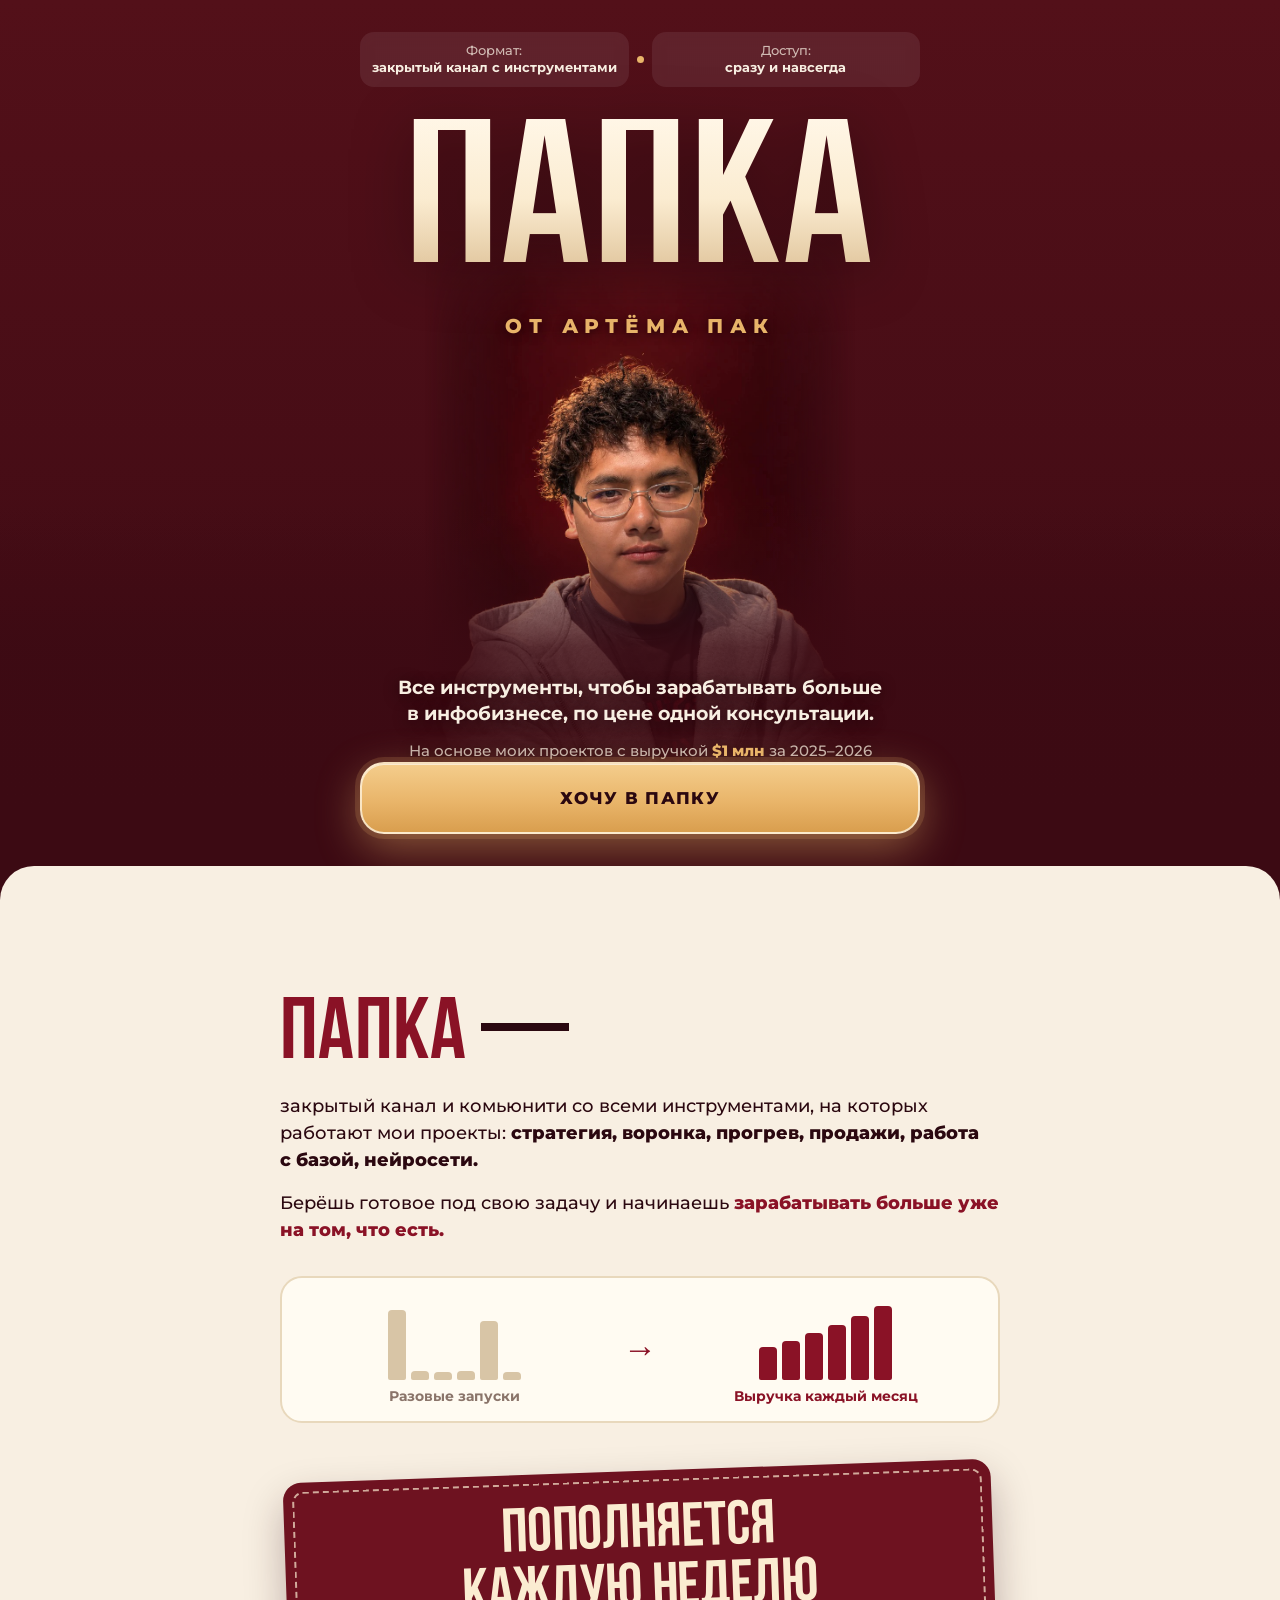
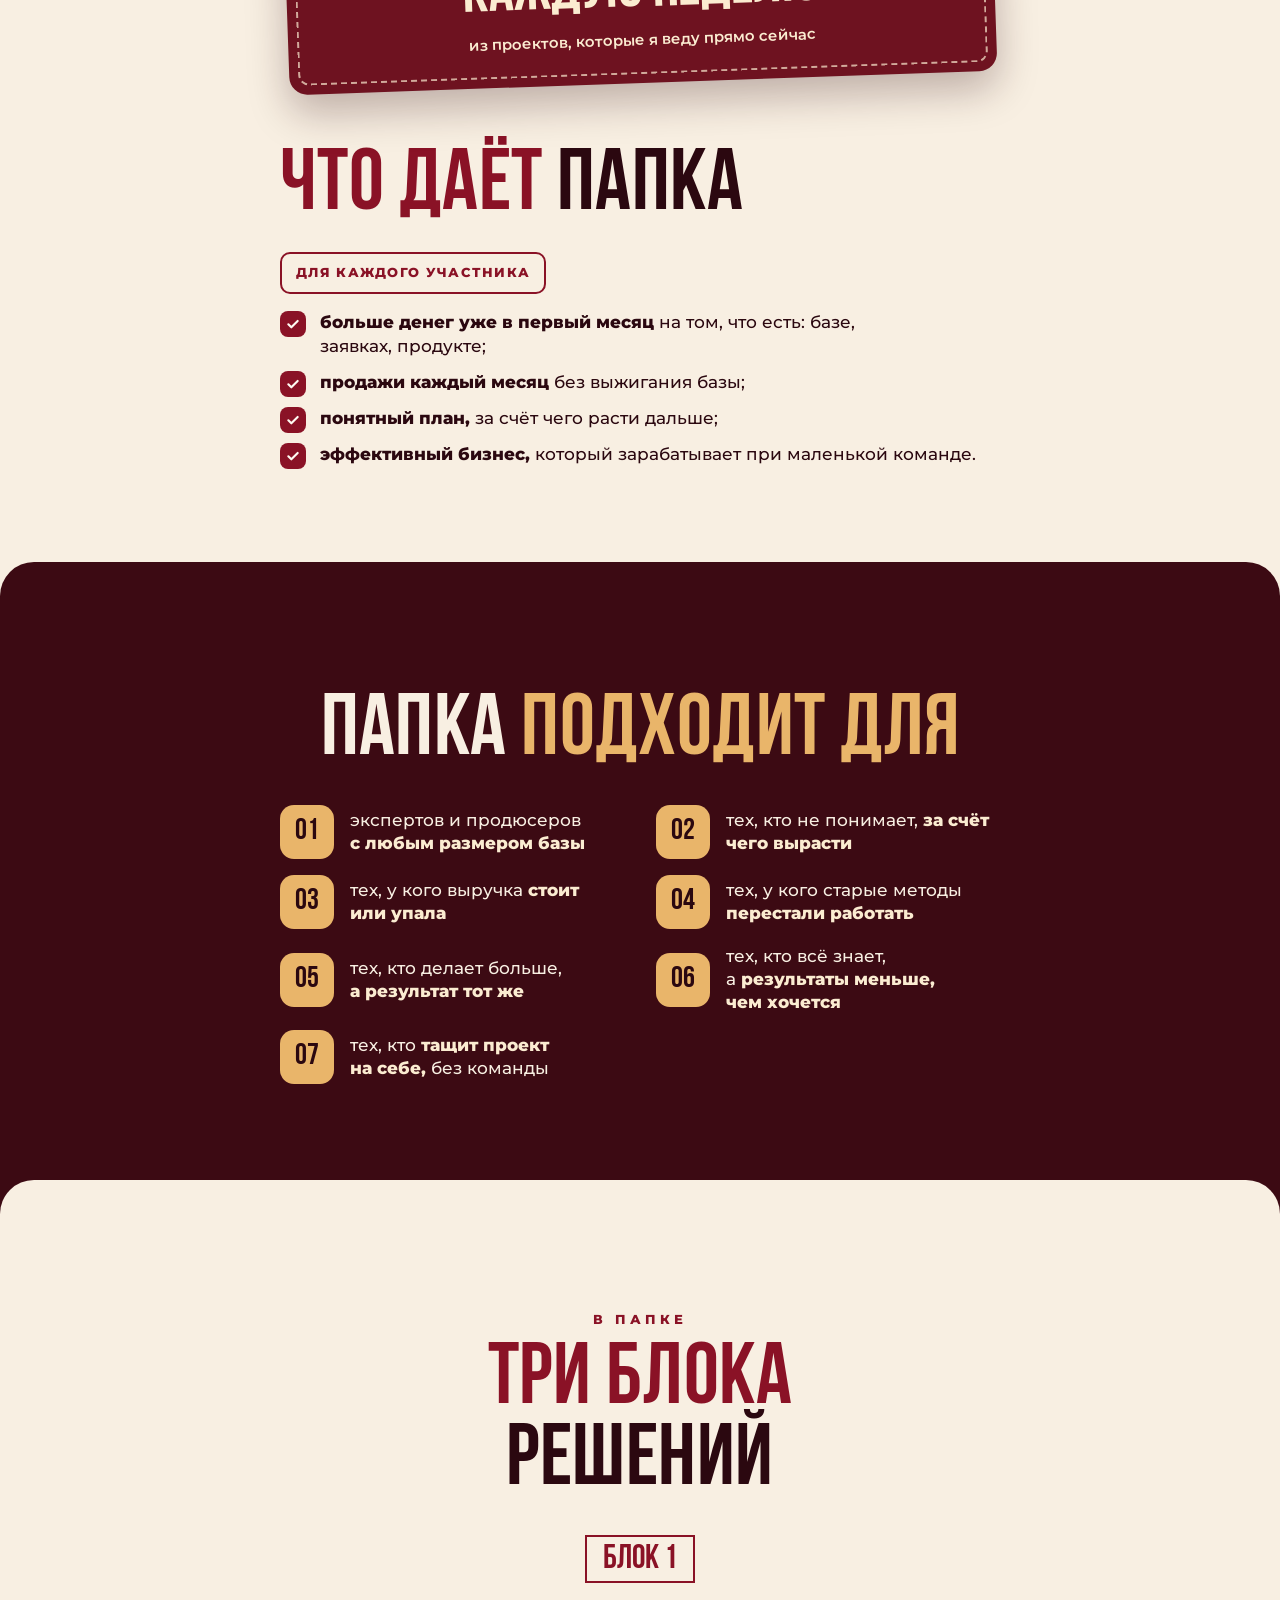
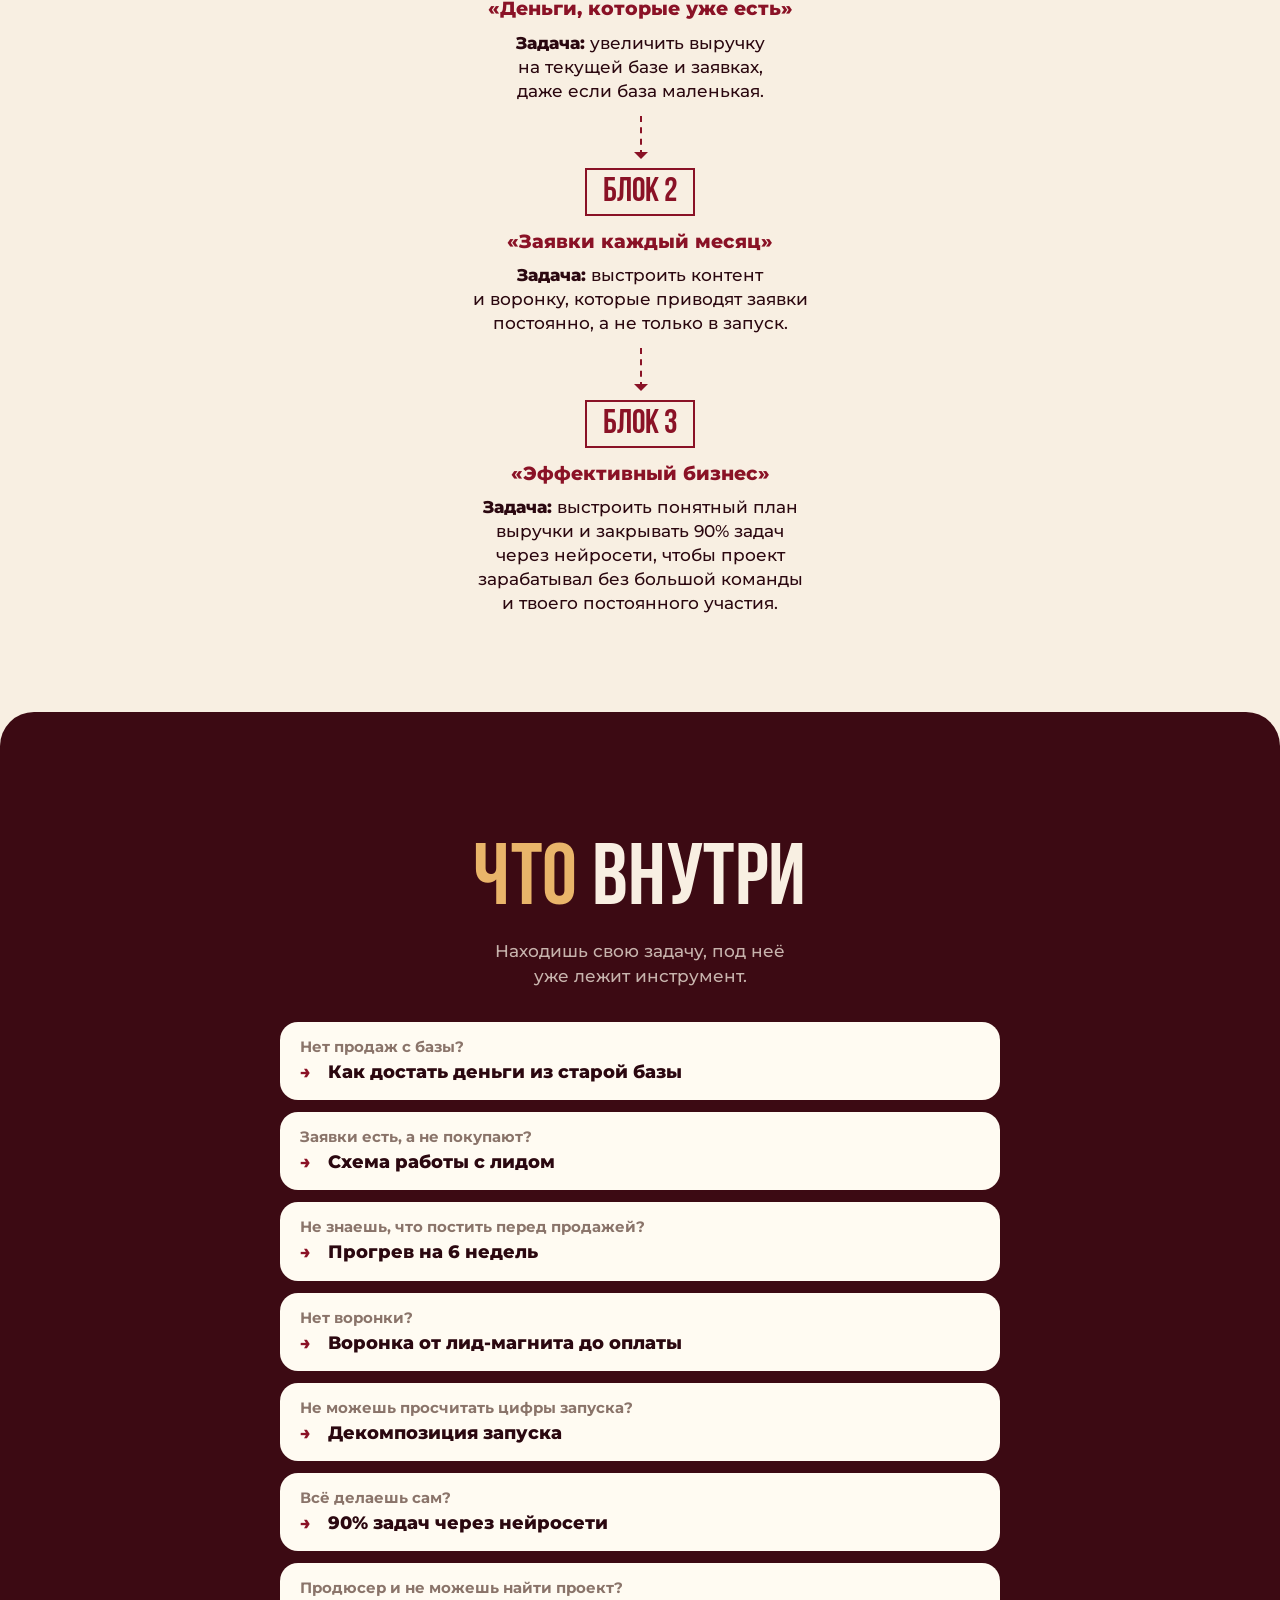
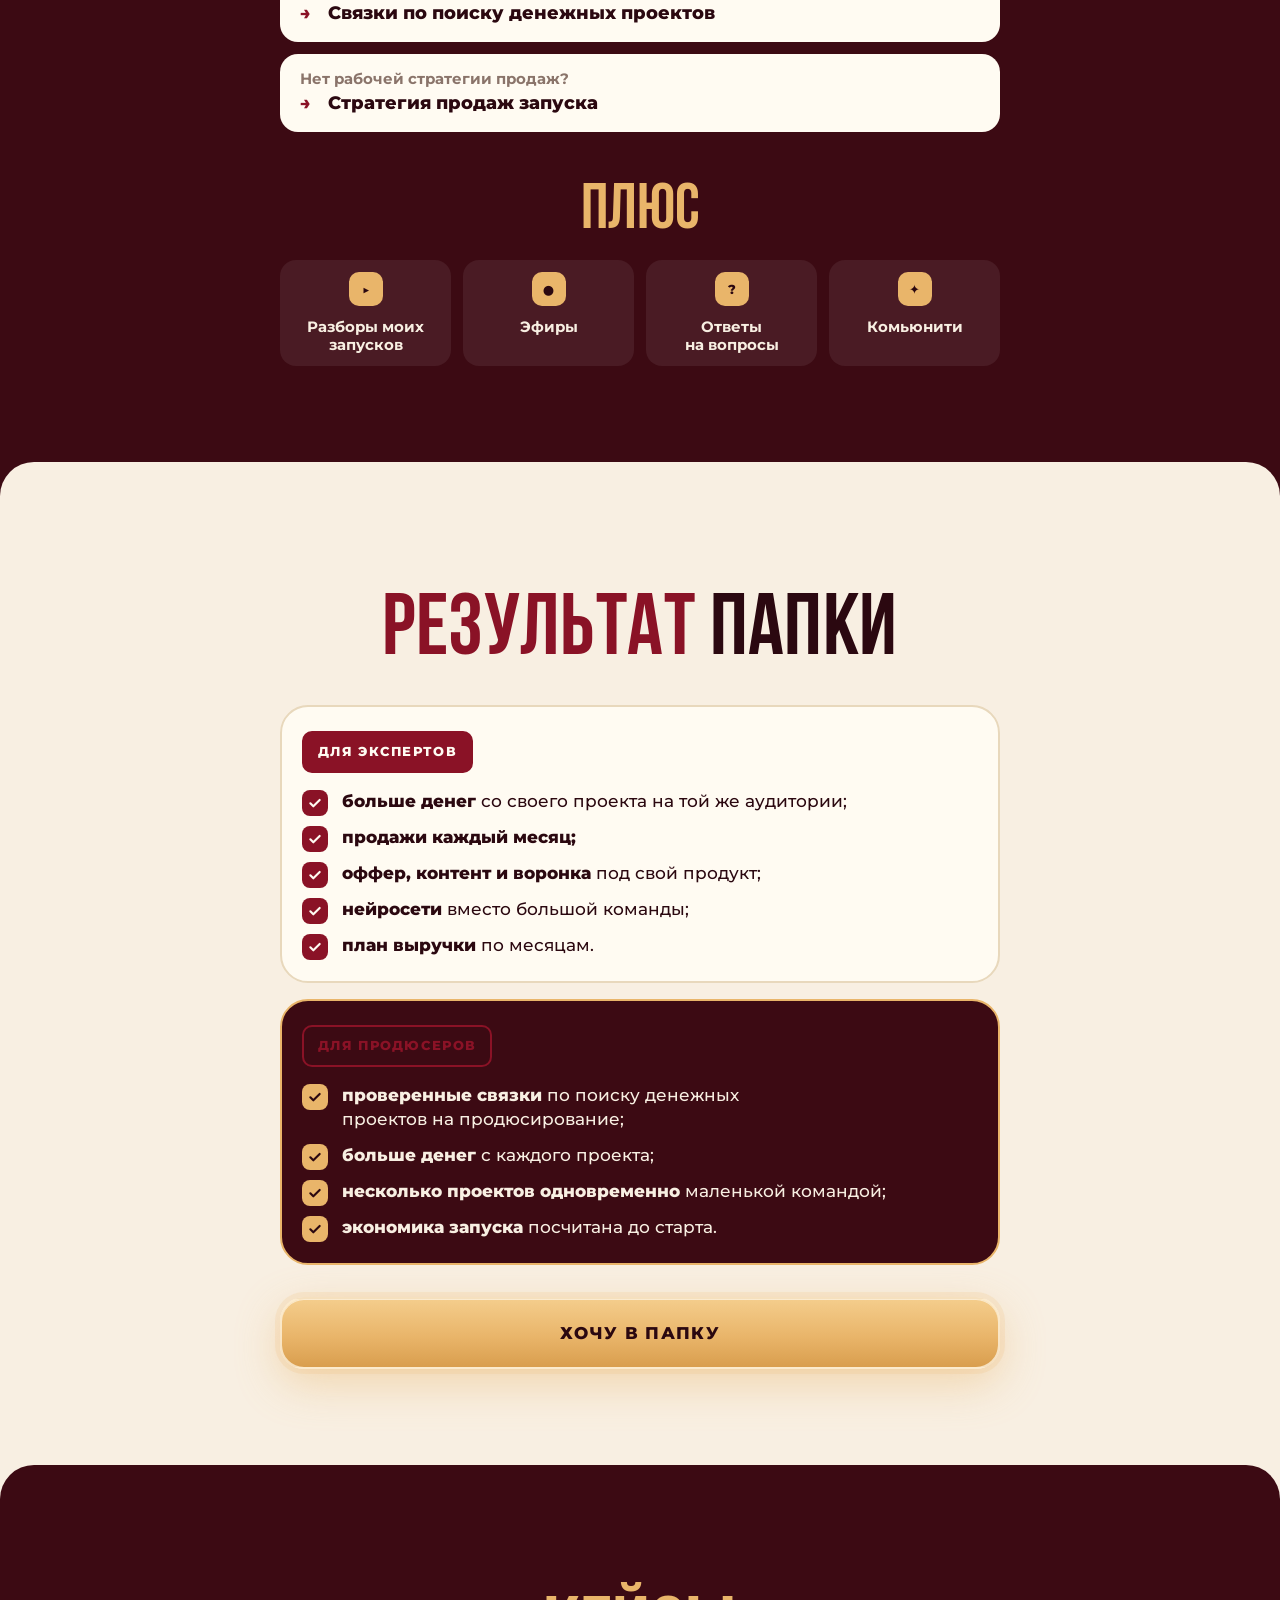
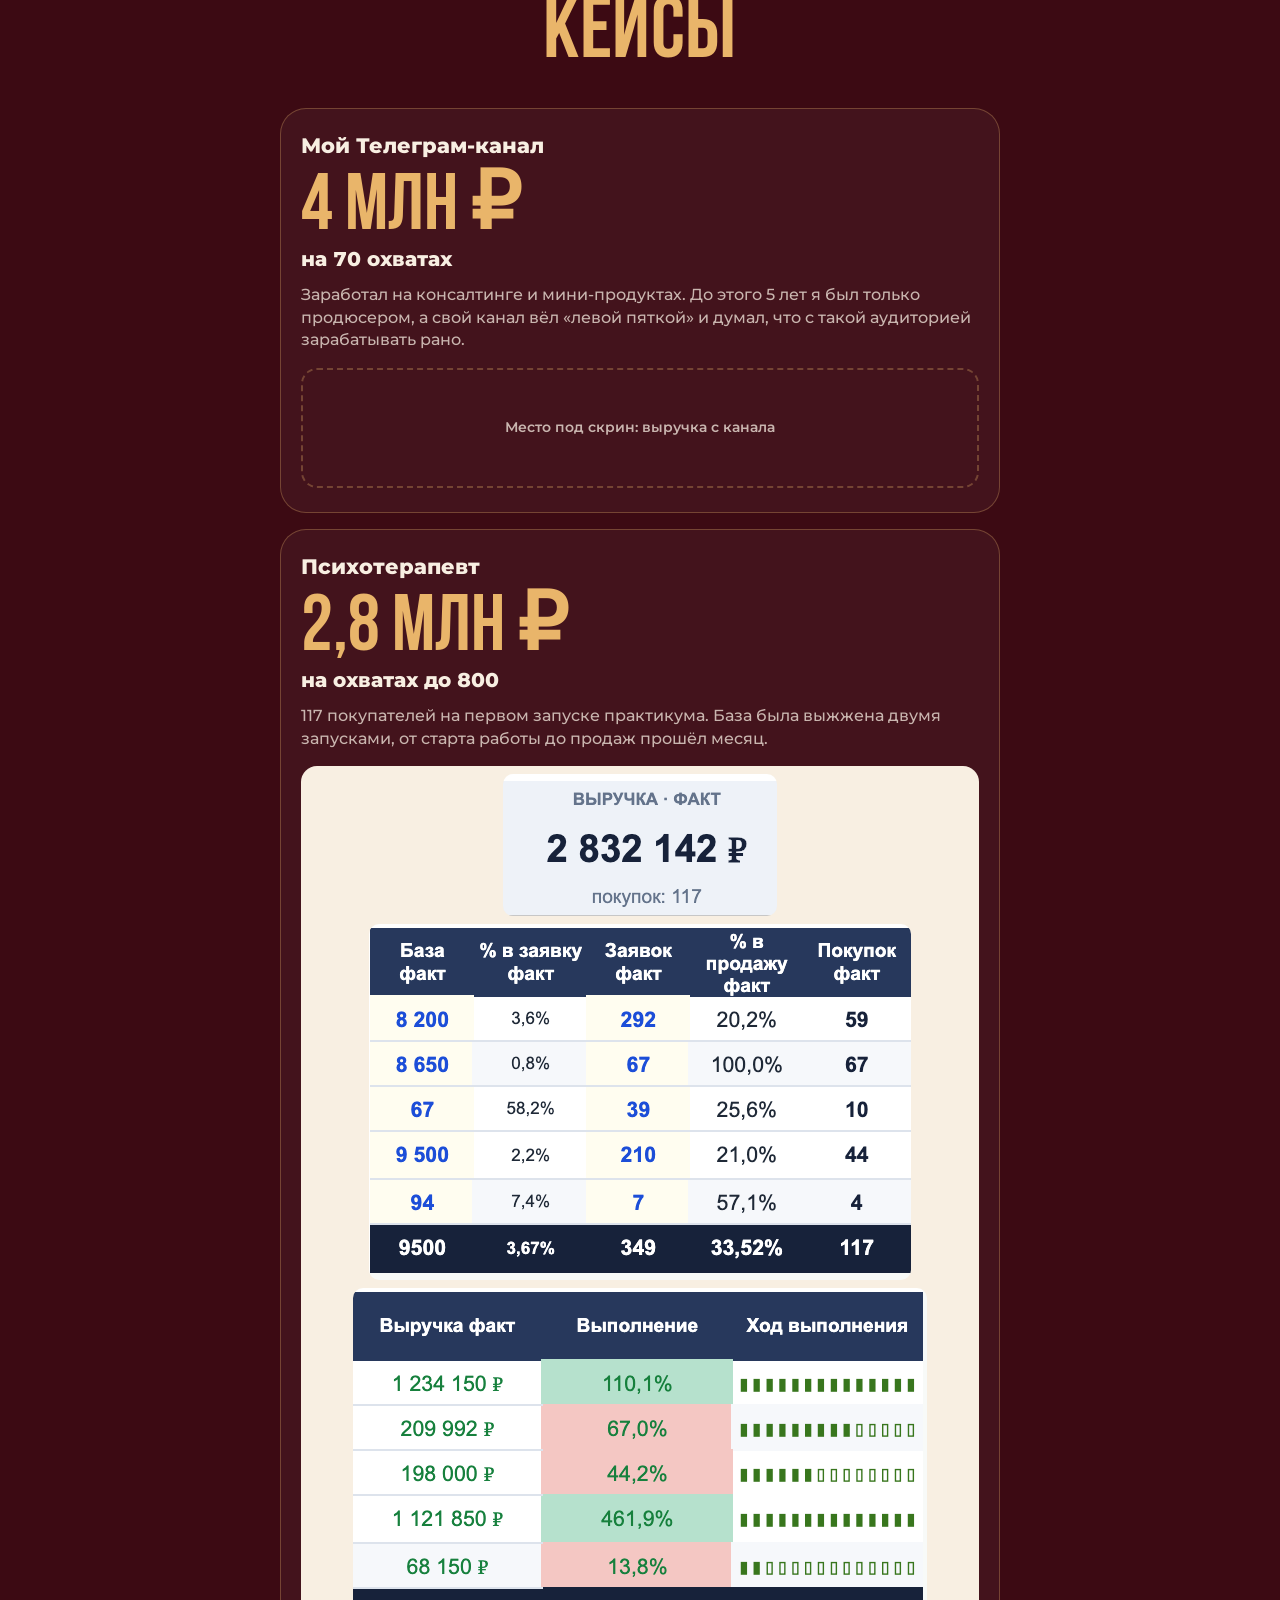
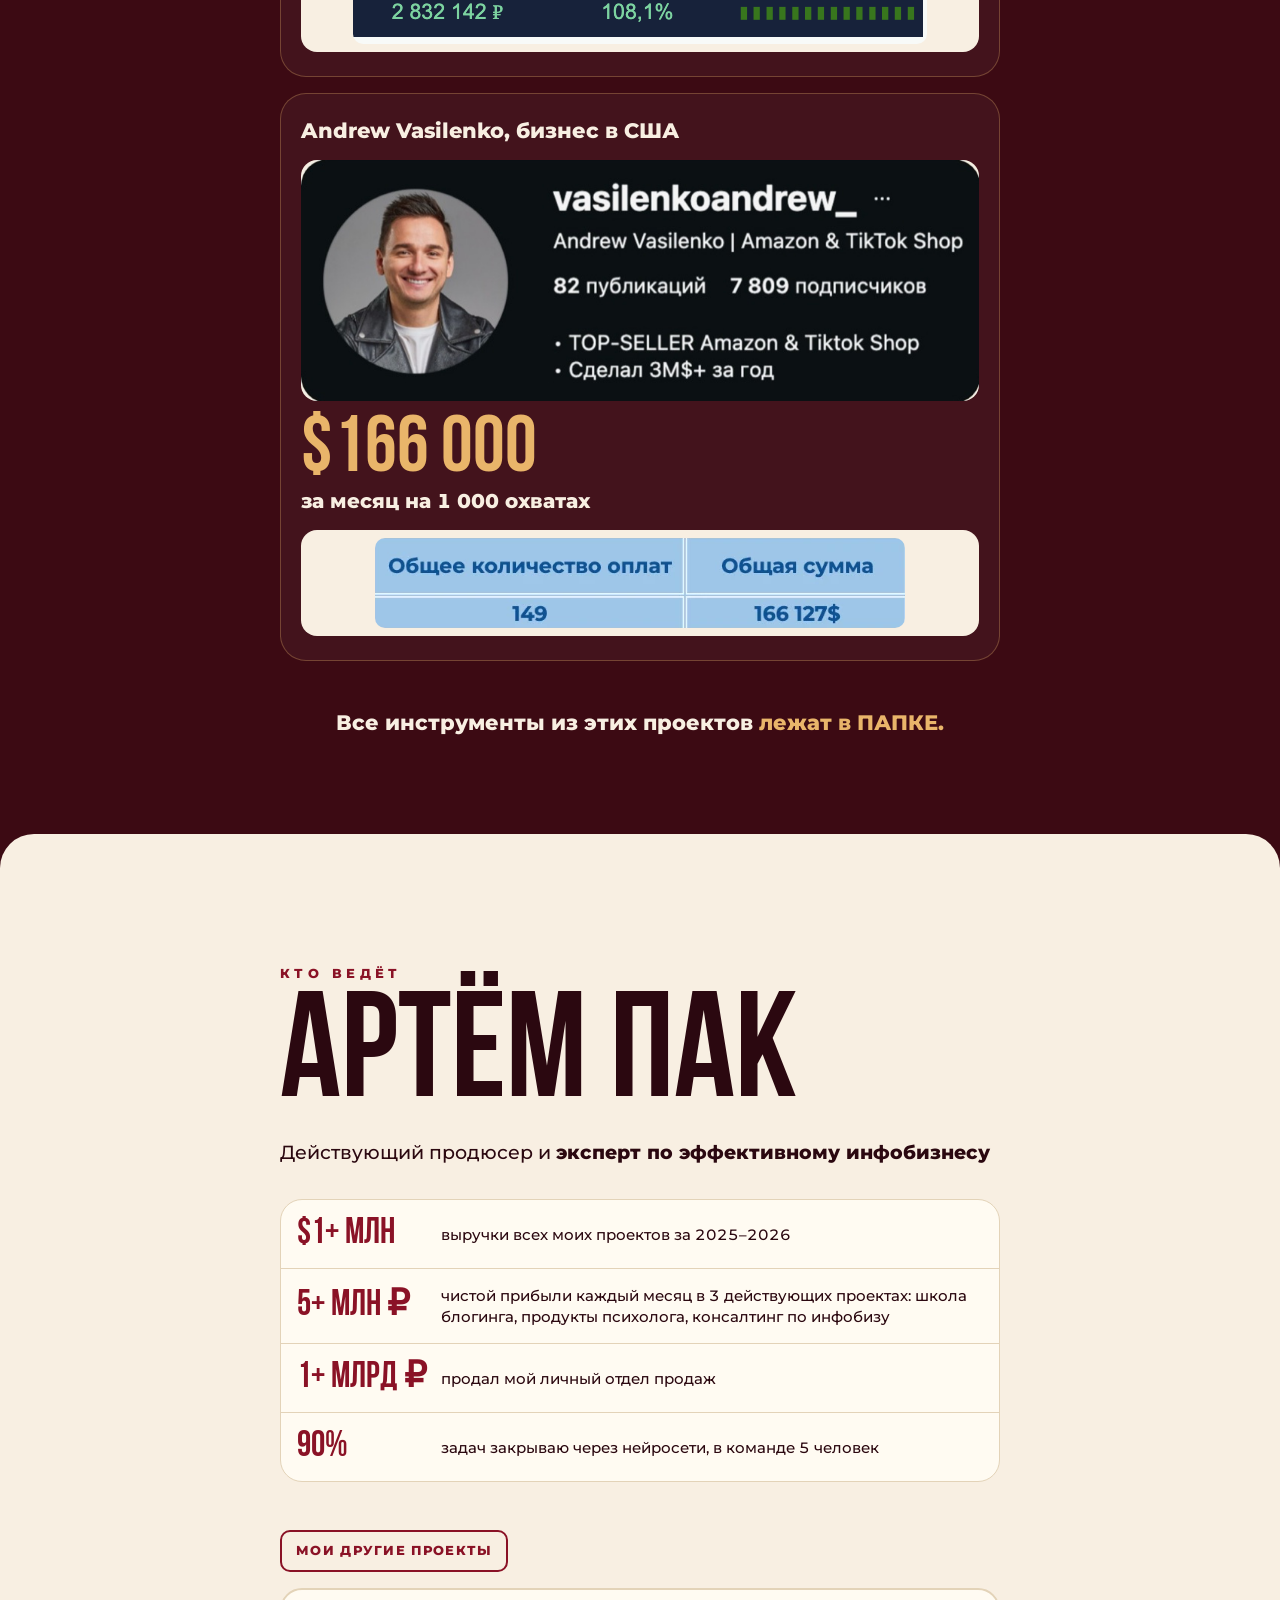
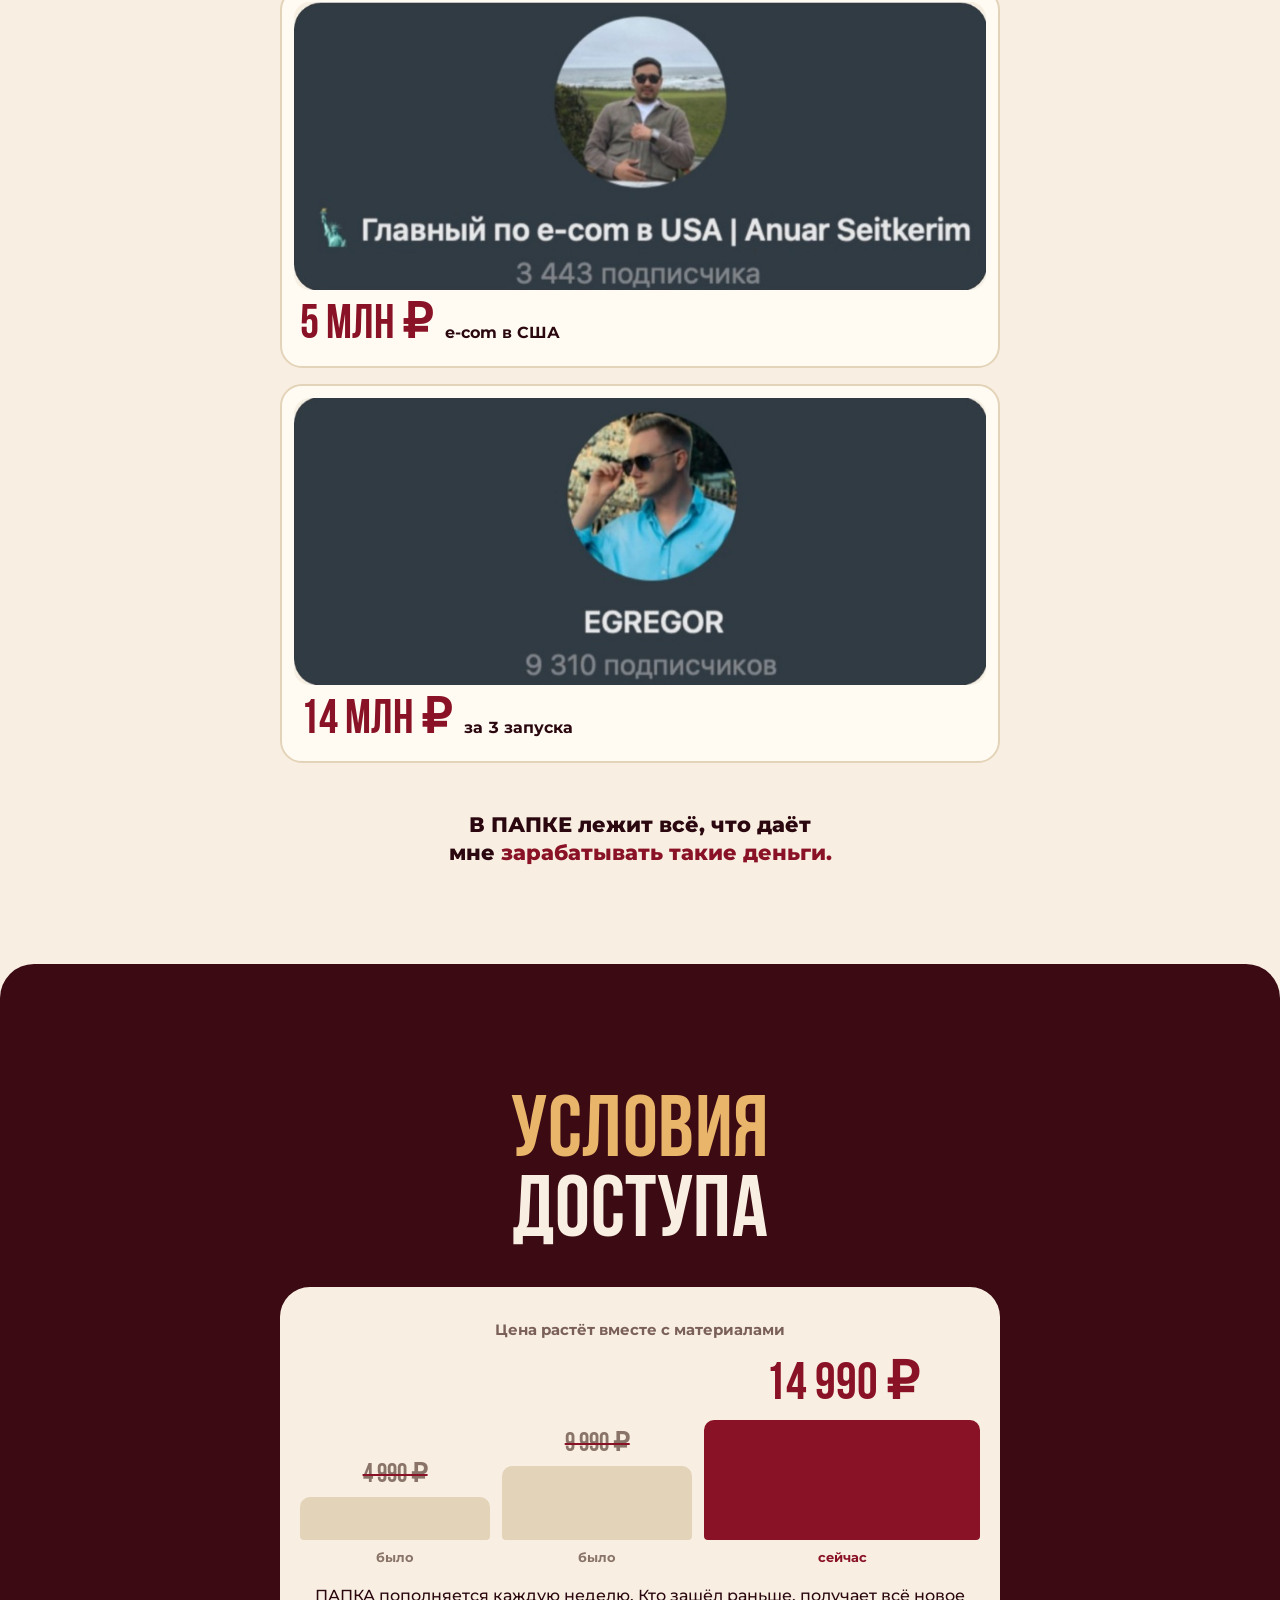
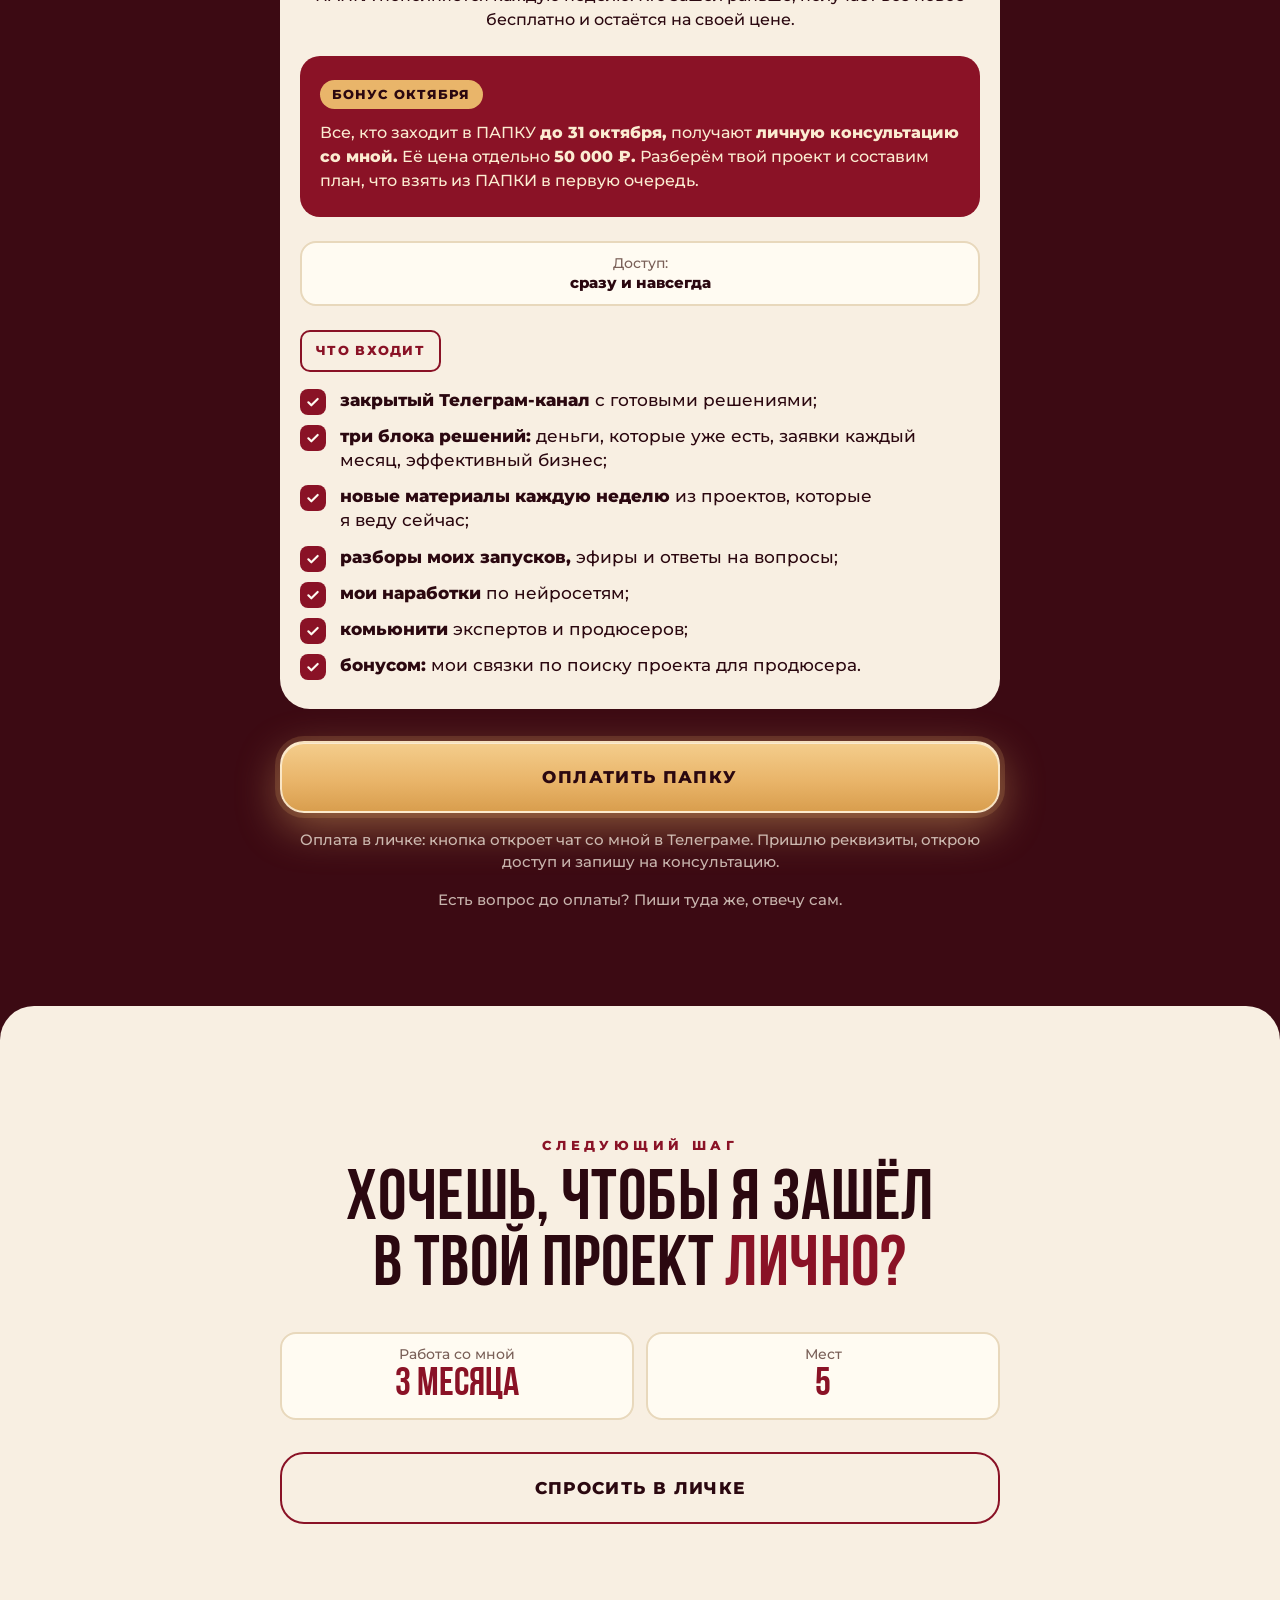
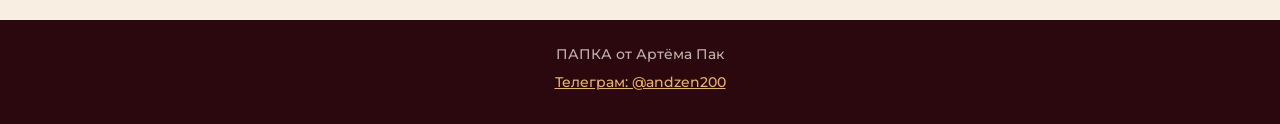
==== commit 4b4c1b4b: "ПАПКА: единая сетка отступов, первый экран без анимации Co-Authored-By: Claude Opus 5.5 <noreply@ant" ====
--- a/papka/index.html
+++ b/papka/index.html
@@ -15,7 +15,7 @@
 <link rel="preload" href="fonts/BebasNeue-Bold.ttf" as="font" type="font/ttf" crossorigin>
 <link rel="preload" href="img/hero.jpg" as="image" fetchpriority="high">
 <link rel="stylesheet" href="https://fonts.googleapis.com/css2?family=Montserrat:wght@500;600;700;800&display=swap">
-<link rel="stylesheet" href="styles.css?v=11">
+<link rel="stylesheet" href="styles.css?v=12">
 <script src="main.js?v=4" defer></script>
 </head>
 <body>
--- a/papka/styles.css
+++ b/papka/styles.css
@@ -27,6 +27,18 @@
   --display: 'Bebas Neue', 'Oswald', 'Arial Narrow', Impact, sans-serif;
   --text: 'Montserrat', system-ui, -apple-system, 'Segoe UI', Roboto, Arial, sans-serif;
   --radius: 22px;
+  /* Отступы: одна сетка, всё кратно 8 (и 12 для тесных пар).
+     Чем ближе по смыслу, тем меньше отступ: подпись к своему заголовку 12, текст к заголовку 16,
+     блок к тексту 32, новая часть внутри экрана 48–64, экран от экрана --sec-pad */
+  --s1: 8px;
+  --s2: 12px;
+  --s3: 16px;
+  --s4: 24px;
+  --s5: 32px;
+  --s6: 48px;
+  --s7: 64px;
+  --sec-pad: 64px;
+  --overlap: 34px;  /* насколько экран наезжает на предыдущий скруглённым краем */
 }
 
 * { box-sizing: border-box; }
@@ -82,7 +94,7 @@
 .btn--glow:hover { filter: brightness(1.05); box-shadow: 0 0 0 6px rgba(233, 181, 106, .22), 0 16px 54px rgba(233, 181, 106, .6), inset 0 1px 0 rgba(255, 255, 255, .6); }
 .btn--line { border: 2px solid var(--gold); color: var(--cream); }
 .btn--line:hover { background: rgba(233, 181, 106, .1); }
-.btn--mt { margin-top: 30px; }
+.btn--mt { margin-top: var(--s5); }
 
 /* ---------- 1. Первый экран ---------- */
 
@@ -118,7 +130,7 @@
   z-index: -1;
   background: linear-gradient(180deg, rgba(60, 10, 19, 0) 0%, rgba(60, 10, 19, 0) 56%, rgba(60, 10, 19, .82) 72%, var(--wine) 90%);
 }
-.hero__in { display: flex; flex-direction: column; padding: 18px 0 70px; }
+.hero__in { display: flex; flex-direction: column; padding: var(--s3) 0 calc(var(--overlap) + var(--s5)); }
 
 .pills { display: flex; align-items: stretch; gap: 8px; }
 .pill {
@@ -137,7 +149,7 @@
 .pills__dot { align-self: center; flex: none; width: 7px; height: 7px; border-radius: 50%; background: var(--gold); }
 
 .hero__title {
-  margin-top: 4vh;
+  margin-top: var(--s5);
   font: 700 clamp(132px, 41vw, 300px)/.8 var(--display);
   letter-spacing: .01em;
   text-align: center;
@@ -148,7 +160,7 @@
   filter: drop-shadow(0 10px 30px rgba(0, 0, 0, .35));
 }
 .hero__by {
-  margin-top: 18px;
+  margin-top: var(--s3);
   color: var(--gold);
   font-size: clamp(15px, 4.2vw, 20px);
   font-weight: 800;
@@ -158,19 +170,19 @@
   text-shadow: 0 2px 10px rgba(30, 4, 9, .85);
 }
 .hero__foot { margin-top: auto; text-align: center; }
-.hero__lead { margin-top: 28px; font-size: 19px; font-weight: 700; line-height: 1.38; text-wrap: balance; text-shadow: 0 2px 14px rgba(30, 4, 9, .8); }
-.hero__note { margin: 10px 0 22px; color: var(--soft); font-size: 15px; text-shadow: 0 2px 10px rgba(30, 4, 9, .8); }
+.hero__lead { margin-top: var(--s5); font-size: 19px; font-weight: 700; line-height: 1.38; text-wrap: balance; text-shadow: 0 2px 14px rgba(30, 4, 9, .8); }
+.hero__note { margin: var(--s2) 0 0; color: var(--soft); font-size: 15px; text-shadow: 0 2px 10px rgba(30, 4, 9, .8); }
 .hero__note b { color: var(--gold); }
 
 /* ---------- Экраны ---------- */
 
-.sec { position: relative; padding: 76px 0; }
+.sec { position: relative; padding: calc(var(--overlap) + var(--sec-pad)) 0; }
 .sec--light { background: var(--cream); color: var(--ink); }
 .sec--dark { background: var(--wine); }
 .sec--deep { background: var(--deep); }
 /* светлые и тёмные экраны идут по очереди, каждый наезжает на предыдущий скруглённым краем */
-main > .sec { margin-top: -34px; border-radius: 34px 34px 0 0; z-index: 1; }
-.sec--last { padding-bottom: 90px; }
+main > .sec { margin-top: calc(-1 * var(--overlap)); border-radius: var(--overlap) var(--overlap) 0 0; z-index: 1; }
+.sec--last { padding-bottom: var(--sec-pad); }
 
 .h2 {
   font: 700 clamp(52px, 14.5vw, 88px)/.92 var(--display);
@@ -179,12 +191,12 @@
   text-wrap: balance;
 }
 .h2--center { text-align: center; }
-.h2--mt { margin-top: 64px; }
+.h2--mt { margin-top: var(--s7); }
 .sec--light .h2 { color: var(--ink); }
 .h2 .ink { color: var(--accent); }
 
 .eyebrow {
-  margin-bottom: 12px;
+  margin-bottom: var(--s2);
   color: var(--gold);
   font-size: 13px;
   font-weight: 800;
@@ -194,14 +206,14 @@
 }
 .eyebrow--left { text-align: left; }
 
-.lead { margin-top: 16px; font-size: 18px; line-height: 1.5; text-wrap: pretty; }
+.lead { margin-top: var(--s3); font-size: 18px; line-height: 1.5; text-wrap: pretty; }
 .lead mark { background: none; color: var(--accent); font-weight: 800; }
 .lead--light { color: var(--cream); font-size: 19px; }
-.sub { margin: 14px auto 0; max-width: 30ch; color: var(--soft); font-size: 17px; text-align: center; text-wrap: balance; }
+.sub { margin: var(--s3) auto 0; max-width: 30ch; color: var(--soft); font-size: 17px; text-align: center; text-wrap: balance; }
 
 .label {
   display: inline-block;
-  margin-top: 26px;
+  margin-top: var(--s4);
   padding: 9px 14px;
   border: 2px solid var(--accent);
   border-radius: 10px;
@@ -214,10 +226,10 @@
 .label--fill { margin-top: 0; border-color: var(--accent); background: var(--accent); color: var(--paper); }
 .label--gold { margin-top: 0; border-color: var(--gold); color: var(--gold); }
 .label--wine { border-color: var(--accent); color: var(--accent); }
-.label--mt { margin-top: 34px; }
+.label--mt { margin-top: var(--s6); }
 
 /* Списки с галочками */
-.checks { display: grid; gap: 14px; margin-top: 20px; }
+.checks { display: grid; gap: var(--s2); margin-top: var(--s3); }
 .checks li { position: relative; padding-left: 40px; font-size: 17px; line-height: 1.42; }
 .checks li::before {
   content: '';
@@ -239,15 +251,15 @@
   display: grid;
   grid-template-columns: 1fr auto 1fr;
   align-items: end;
-  gap: 10px;
-  margin-top: 30px;
-  padding: 22px 16px 16px;
+  gap: var(--s2);
+  margin-top: var(--s5);
+  padding: var(--s4) var(--s3) var(--s3);
   border: 2px solid #E8D8BC;
   border-radius: var(--radius);
   background: var(--paper);
 }
 .compare__side figcaption, .compare__side { text-align: center; }
-.compare__side figcaption { margin-top: 10px; color: #8A746A; font-size: 13.5px; font-weight: 700; line-height: 1.25; }
+.compare__side figcaption { margin-top: var(--s1); color: #8A746A; font-size: 13.5px; font-weight: 700; line-height: 1.25; }
 .compare__side--on figcaption { color: var(--accent); }
 .compare__arrow { align-self: center; color: var(--accent); font: 700 34px/1 var(--display); }
 .bars { display: flex; align-items: flex-end; justify-content: center; gap: 5px; height: 78px; }
@@ -259,8 +271,8 @@
 
 .stamp {
   position: relative;
-  margin: 46px 6px 0;
-  padding: 30px 18px 26px;
+  margin: var(--s6) 6px 0;
+  padding: var(--s5) 20px;
   border-radius: 18px;
   background: #6E1220;
   color: var(--hero-ink);
@@ -270,11 +282,11 @@
 }
 .stamp::before { content: ''; position: absolute; inset: 9px; border: 2px dashed rgba(251, 236, 209, .7); border-radius: 11px; pointer-events: none; }
 .stamp__big { font: 700 clamp(44px, 12vw, 62px)/.95 var(--display); text-transform: uppercase; }
-.stamp__small { margin-top: 10px; font-size: 15px; font-weight: 600; }
+.stamp__small { margin-top: var(--s1); font-size: 15px; font-weight: 600; }
 
 /* ---------- 5. Кому подходит ---------- */
 
-.fits { display: grid; gap: 14px; margin-top: 30px; }
+.fits { display: grid; gap: var(--s3); margin-top: var(--s5); }
 .fits li { display: grid; grid-template-columns: 54px 1fr; align-items: center; gap: 16px; }
 .fits b {
   display: grid;
@@ -290,7 +302,7 @@
 
 /* ---------- 6. Три блока: схема со стрелками ---------- */
 
-.flow { display: grid; margin-top: 34px; counter-reset: none; }
+.flow { display: grid; margin-top: var(--s5); }
 .flow li { position: relative; text-align: center; }
 .flow li + li { margin-top: 64px; }
 .flow li + li::before {
@@ -317,24 +329,24 @@
   font: 700 34px/1 var(--display);
   text-transform: uppercase;
 }
-.flow h3 { margin-top: 14px; color: var(--gold); font-size: 19px; font-weight: 800; }
-.flow p { margin: 10px auto 0; max-width: 32ch; font-size: 16.5px; line-height: 1.45; text-wrap: balance; }
+.flow h3 { margin-top: var(--s2); color: var(--gold); font-size: 19px; font-weight: 800; }
+.flow p { margin: var(--s1) auto 0; max-width: 32ch; font-size: 16.5px; line-height: 1.45; text-wrap: balance; }
 
 /* ---------- 7. Что внутри ---------- */
 
-.tools { display: grid; gap: 10px; margin-top: 28px; }
-.tools li { padding: 16px 18px 17px; border-radius: 18px; background: var(--paper); color: var(--ink); }
+.tools { display: grid; gap: var(--s2); margin-top: var(--s5); }
+.tools li { padding: var(--s3) 20px; border-radius: 18px; background: var(--paper); color: var(--ink); }
 .tools__q { color: #8A746A; font-size: 14.5px; font-weight: 700; line-height: 1.3; }
-.tools__a { position: relative; margin-top: 6px; padding-left: 28px; font-size: 18px; font-weight: 800; line-height: 1.3; }
+.tools__a { position: relative; margin-top: 4px; padding-left: 28px; font-size: 18px; font-weight: 800; line-height: 1.3; }
 .tools__a::before { content: '→'; position: absolute; left: 0; top: 0; color: var(--accent); font-weight: 800; }
-.plus { margin-top: 46px; color: var(--gold); font: 700 64px/1 var(--display); text-transform: uppercase; text-align: center; }
-.tiles { display: grid; grid-template-columns: 1fr 1fr; gap: 10px; margin-top: 18px; }
+.plus { margin-top: var(--s6); color: var(--gold); font: 700 64px/1 var(--display); text-transform: uppercase; text-align: center; }
+.tiles { display: grid; grid-template-columns: 1fr 1fr; gap: var(--s2); margin-top: var(--s3); }
 .tiles li {
   display: flex;
   align-items: center;
-  gap: 12px;
+  gap: var(--s2);
   min-height: 64px;
-  padding: 12px;
+  padding: var(--s2);
   border-radius: 16px;
   background: rgba(255, 255, 255, .07);
   font-size: 14.5px;
@@ -357,29 +369,30 @@
 
 /* ---------- 8. Результат ---------- */
 
-.card { margin-top: 26px; padding: 26px 20px 24px; border-radius: 28px; }
+.card { margin-top: var(--s3); padding: var(--s4) 20px; border-radius: 28px; }
+.h2 + .card { margin-top: var(--s5); }
 .card--paper { background: var(--paper); border: 2px solid #E8D8BC; }
 .card--wine { background: var(--wine); border: 2px solid var(--gold); color: var(--cream); }
-.card .checks { margin-top: 22px; }
+.card .checks { margin-top: var(--s3); }
 
 /* ---------- 9. Кейсы ---------- */
 
 .case {
-  margin-top: 22px;
-  padding: 22px 18px 20px;
+  margin-top: var(--s3);
+  padding: var(--s4) 20px;
   border: 1px solid var(--line);
   border-radius: 26px;
   background: rgba(255, 255, 255, .04);
 }
-.case:first-of-type { margin-top: 34px; }
+.case:first-of-type { margin-top: var(--s5); }
 .case__who { font-size: 21px; font-weight: 800; line-height: 1.25; }
-.fact { margin-top: 12px; font-size: 20px; font-weight: 800; line-height: 1.25; }
+.fact { margin-top: var(--s2); font-size: 20px; font-weight: 800; line-height: 1.25; }
 .fact b { display: block; color: var(--gold); font: 700 clamp(56px, 17vw, 80px)/.95 var(--display); white-space: nowrap; }
-.case__text { margin-top: 14px; color: var(--soft); font-size: 15.5px; line-height: 1.45; }
-.shot { margin-top: 16px; padding: 8px; border-radius: 16px; background: var(--cream); }
+.case__text { margin-top: var(--s2); color: var(--soft); font-size: 15.5px; line-height: 1.45; }
+.shot { margin-top: var(--s3); padding: 8px; border-radius: 16px; background: var(--cream); }
 .shot img { margin: 0 auto; border-radius: 10px; }
-.shot img + img { margin-top: 6px; }
-.shot figcaption { margin-top: 8px; color: #7A6058; font-size: 13.5px; font-weight: 700; text-align: center; }
+.shot img + img { margin-top: var(--s1); }
+.shot figcaption { margin-top: var(--s1); color: #7A6058; font-size: 13.5px; font-weight: 700; text-align: center; }
 .shot--empty {
   display: grid;
   place-items: center;
@@ -391,30 +404,32 @@
   font-weight: 600;
   text-align: center;
 }
-.closing { margin-top: 36px; font-size: 21px; font-weight: 800; line-height: 1.35; text-align: center; text-wrap: balance; }
+.closing { margin-top: var(--s6); font-size: 21px; font-weight: 800; line-height: 1.35; text-align: center; text-wrap: balance; }
 
 /* ---------- 10. Кто ведёт ---------- */
 
+/* у Bebas при плотной строке буквы выходят над рамкой строки, поэтому от подписи сверху добавляем 8 */
+.eyebrow + .name { margin-top: var(--s1); }
 .name { font: 700 clamp(80px, 25vw, 150px)/.85 var(--display); color: var(--hero-ink); text-transform: uppercase; }
-.stats { margin-top: 26px; border: 1px solid var(--line); border-radius: var(--radius); overflow: hidden; }
-.stats div { display: grid; grid-template-columns: 128px 1fr; align-items: center; gap: 14px; padding: 16px 16px; }
+.stats { margin-top: var(--s5); border: 1px solid var(--line); border-radius: var(--radius); overflow: hidden; }
+.stats div { display: grid; grid-template-columns: 128px 1fr; align-items: center; gap: var(--s3); padding: var(--s3); }
 .stats div + div { border-top: 1px solid var(--line); }
 .stats dt { color: var(--gold); font: 700 36px/1 var(--display); white-space: nowrap; }
 .stats dd { font-size: 15px; line-height: 1.4; }
-.projects { display: grid; gap: 14px; margin-top: 16px; }
-.projects li { padding: 10px 10px 14px; border-radius: 22px; background: rgba(255, 255, 255, .06); }
-.projects p { display: flex; align-items: baseline; gap: 12px; margin-top: 12px; padding: 0 6px; }
+.projects { display: grid; gap: var(--s3); margin-top: var(--s3); }
+.projects li { padding: var(--s2) var(--s2) var(--s3); border-radius: 22px; background: rgba(255, 255, 255, .06); }
+.projects p { display: flex; align-items: baseline; gap: var(--s2); margin-top: var(--s2); padding: 0 6px; }
 .projects b { flex: none; color: var(--gold); font: 700 48px/1 var(--display); }
 .projects span { font-size: 16px; font-weight: 700; line-height: 1.3; }
 /* скрин профиля в соцсети */
 .profile { width: 100%; border-radius: 16px; }
-.case .profile { margin-top: 14px; }
+.case .profile { margin-top: var(--s3); }
 
 /* ---------- 11. Условия доступа ---------- */
 
-.price-card { margin-top: 30px; padding: 30px 20px 26px; border-radius: 30px; background: var(--cream); color: var(--ink); }
+.price-card { margin-top: var(--s5); padding: var(--s5) 20px; border-radius: 30px; background: var(--cream); color: var(--ink); }
 .price__was { color: #7A6058; font-size: 15px; font-weight: 700; text-align: center; }
-.ladder { display: grid; grid-template-columns: 1fr 1fr 1.45fr; align-items: end; gap: 10px; margin-top: 18px; height: 210px; }
+.ladder { display: grid; grid-template-columns: 1fr 1fr 1.45fr; align-items: end; gap: var(--s2); margin-top: var(--s3); height: 210px; }
 .ladder__step { display: flex; flex-direction: column; align-items: center; justify-content: flex-end; height: 100%; }
 .ladder__step i { width: 100%; height: calc(var(--h) * 120px); margin-top: 8px; border-radius: 10px 10px 4px 4px; background: #E3D3B8; }
 .ladder__step span { margin-top: 8px; color: #8A746A; font-size: 13px; font-weight: 700; }
@@ -422,21 +437,21 @@
 .ladder__step--now i { background: var(--accent); }
 .ladder__step--now b { color: var(--accent); font: 700 clamp(38px, 11vw, 52px)/1 var(--display); white-space: nowrap; }
 .ladder__step--now span { color: var(--accent); }
-.price__why { margin-top: 16px; font-size: 16px; line-height: 1.5; text-align: center; text-wrap: pretty; }
-.bonus { margin-top: 24px; padding: 22px 18px 20px; border-radius: 20px; background: var(--accent); color: var(--hero-ink); font-size: 16px; line-height: 1.5; }
-.bonus__tag { display: inline-block; margin-bottom: 10px; padding: 5px 12px; border-radius: 999px; background: var(--gold); color: var(--ink); font-size: 13px; font-weight: 800; letter-spacing: .08em; text-transform: uppercase; }
-.meta { display: grid; gap: 10px; margin-top: 18px; }
-.meta--two { grid-template-columns: 1fr 1fr; margin-top: 28px; }
-.meta p { padding: 12px 10px; border: 2px solid #E8D8BC; border-radius: 16px; background: var(--paper); font-size: 15px; line-height: 1.3; text-align: center; }
+.price__why { margin-top: var(--s3); font-size: 16px; line-height: 1.5; text-align: center; text-wrap: pretty; }
+.bonus { margin-top: var(--s4); padding: var(--s4) 20px; border-radius: 20px; background: var(--accent); color: var(--hero-ink); font-size: 16px; line-height: 1.5; }
+.bonus__tag { display: inline-block; margin-bottom: var(--s2); padding: 5px 12px; border-radius: 999px; background: var(--gold); color: var(--ink); font-size: 13px; font-weight: 800; letter-spacing: .08em; text-transform: uppercase; }
+.meta { display: grid; gap: var(--s2); margin-top: var(--s4); }
+.meta--two { grid-template-columns: 1fr 1fr; margin-top: var(--s5); }
+.meta p { padding: var(--s2); border: 2px solid #E8D8BC; border-radius: 16px; background: var(--paper); font-size: 15px; line-height: 1.3; text-align: center; }
 .meta span { display: block; color: #7A6058; font-size: 13.5px; }
 .sec--last .meta b { color: var(--accent); font: 700 40px/1.05 var(--display); }
-.after { margin-top: 16px; color: var(--soft); font-size: 15px; line-height: 1.45; text-align: center; }
+.after { margin-top: var(--s3); color: var(--soft); font-size: 15px; line-height: 1.45; text-align: center; }
 .after a { color: var(--gold); font-weight: 700; }
-.sec--last .h2 { margin-top: 4px; font-size: clamp(44px, 12vw, 72px); }
-.sec--last .btn { margin-top: 28px; }
-
-.foot { padding: 26px 16px 36px; background: var(--deep); color: var(--soft); font-size: 13.5px; text-align: center; }
-.foot p + p { margin-top: 6px; }
+.sec--last .h2 { font-size: clamp(44px, 12vw, 72px); }
+.sec--last .btn { margin-top: var(--s5); }
+
+.foot { padding: var(--s4) var(--s3) var(--s5); background: var(--deep); color: var(--soft); font-size: 13.5px; text-align: center; }
+.foot p + p { margin-top: var(--s1); }
 .foot a { color: var(--gold); }
 
 /* ---------- Появление при прокрутке ---------- */
@@ -445,15 +460,13 @@
   .js .reveal { opacity: 0; transform: translateY(18px); transition: opacity .55s ease, transform .55s ease; }
   .js .reveal.is-in { opacity: 1; transform: none; }
   .js .stamp.reveal.is-in { transform: rotate(-2deg); }
-  .hero__title { animation: rise .9s cubic-bezier(.2, .7, .2, 1) both; }
-  .hero__by { animation: rise .9s .25s cubic-bezier(.2, .7, .2, 1) both; }
-}
-@keyframes rise { from { opacity: 0; transform: translateY(24px) scale(.98); } }
+}
 
 /* ---------- Широкий экран ---------- */
 
 @media (min-width: 900px) {
   /* на широком экране фото не растягиваем на всю ширину: оно стоит по центру во всю высоту, края растворяются */
+  :root { --sec-pad: 96px; }
   .hero { min-height: max(100svh, 900px); }
   .hero__title { font-size: 220px; }
   .hero::after { display: block; }
@@ -474,10 +487,10 @@
     mask-composite: intersect;
   }
   .wrap { width: min(100% - 64px, 720px); }
-  .hero__in { padding-top: 28px; }
+  .hero__in { padding-top: var(--s5); }
   .pills { max-width: 560px; margin-inline: auto; width: 100%; }
   .hero__foot { max-width: 560px; margin-inline: auto; }
-  .fits { grid-template-columns: 1fr 1fr; column-gap: 28px; }
+  .fits { grid-template-columns: 1fr 1fr; column-gap: var(--s5); }
   .tiles { grid-template-columns: repeat(4, 1fr); }
   .tiles li { flex-direction: column; text-align: center; }
 }
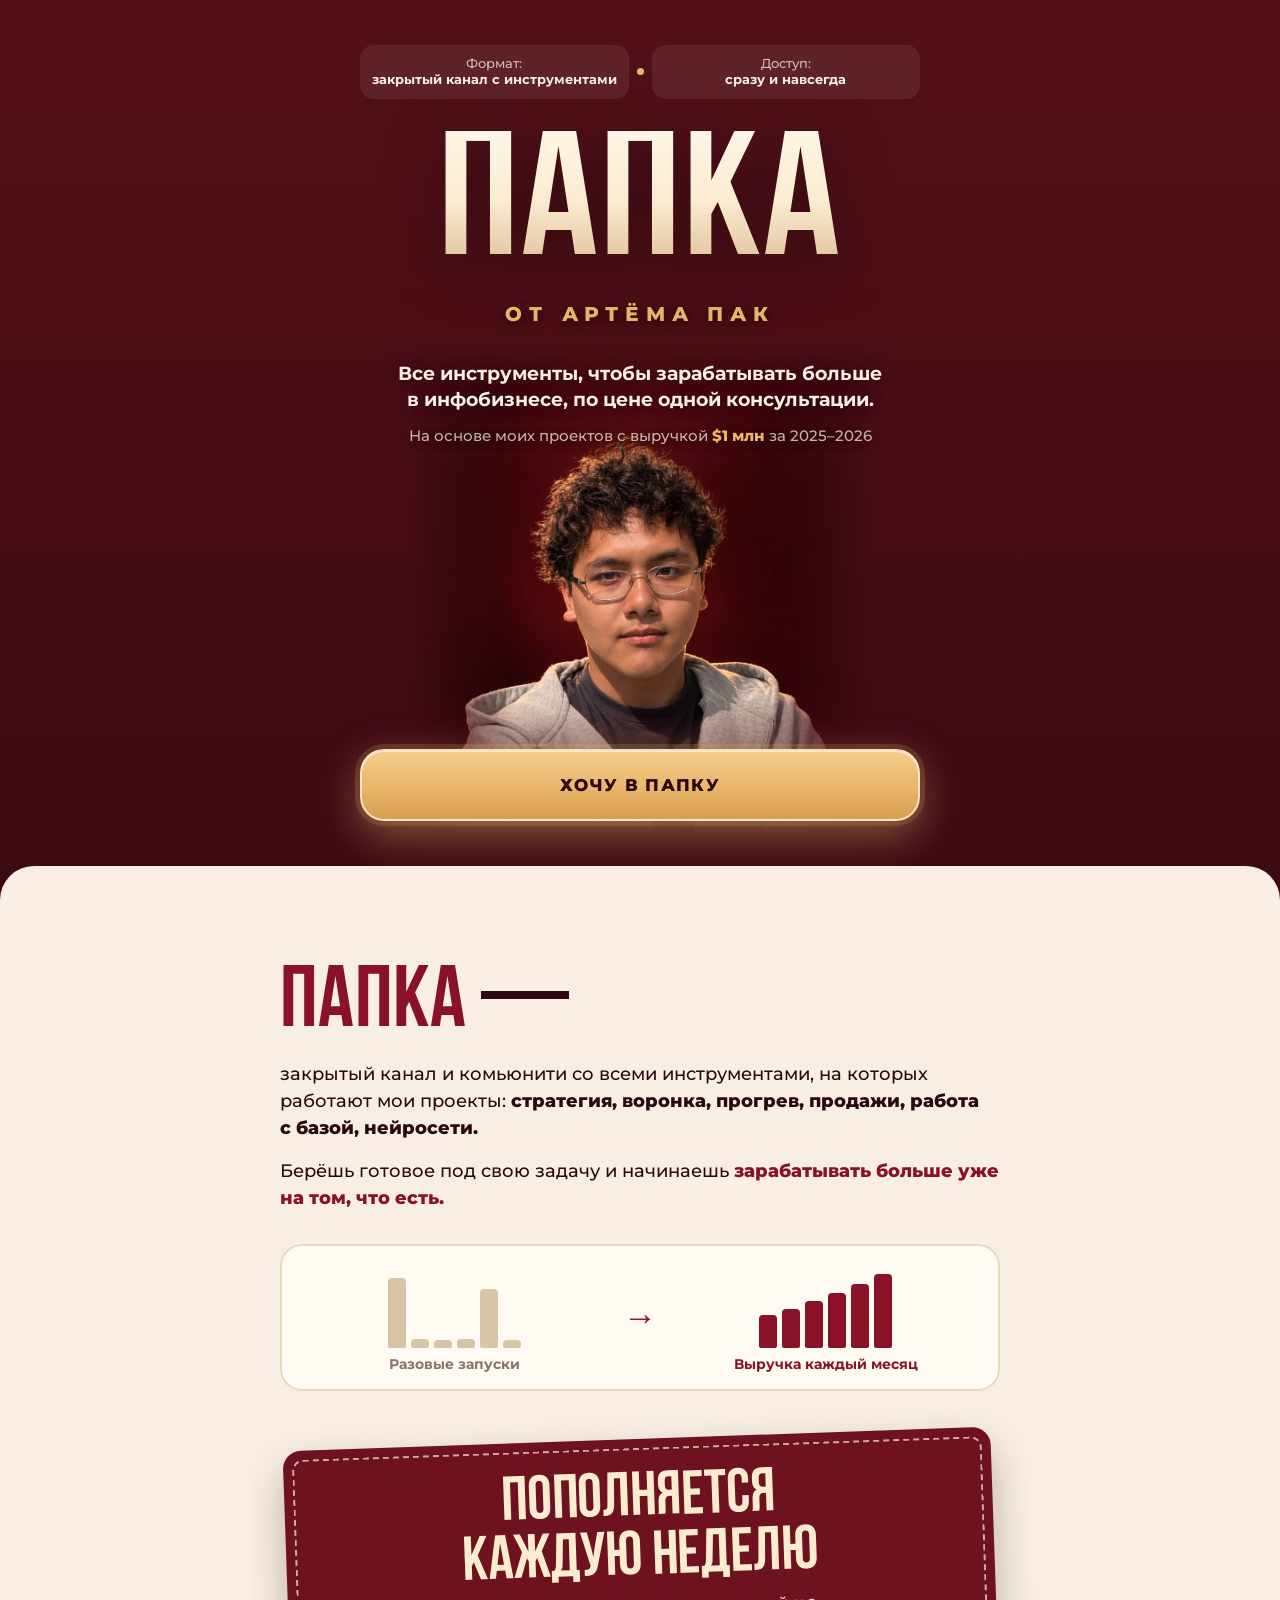
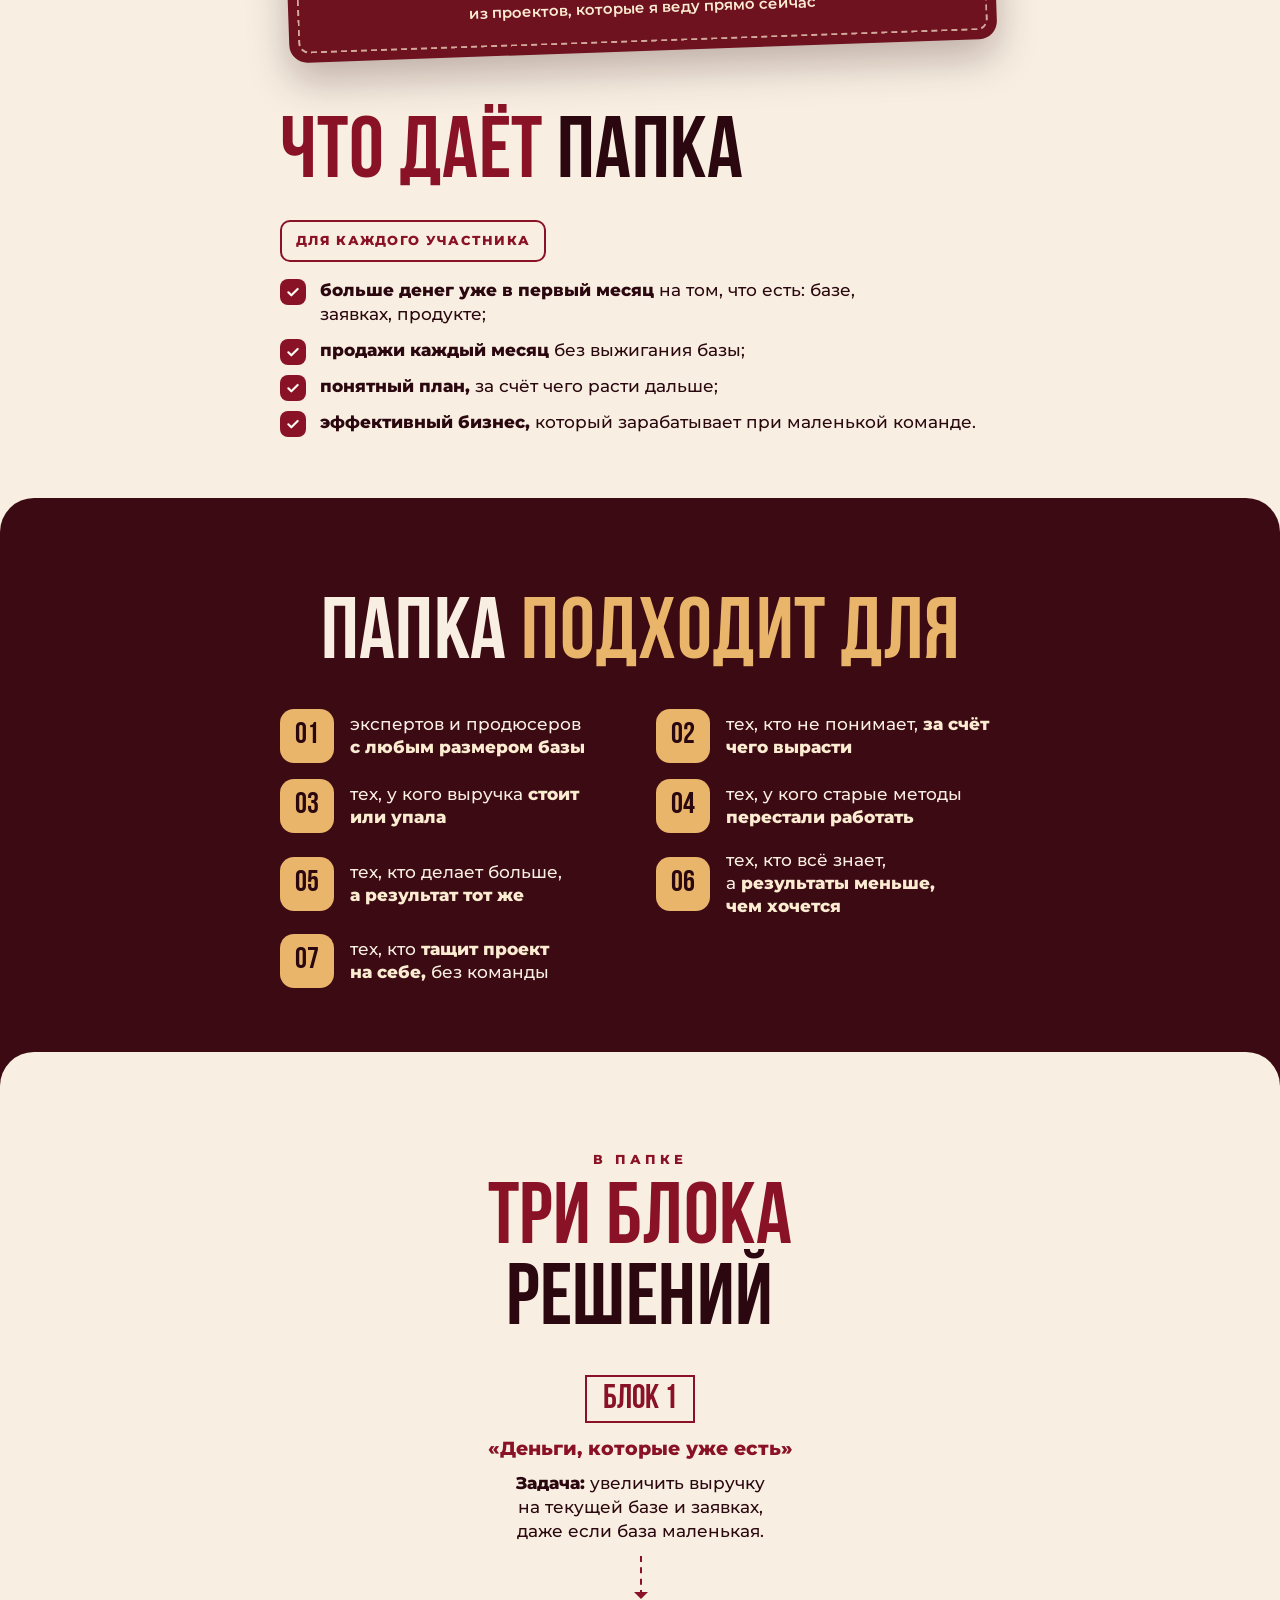
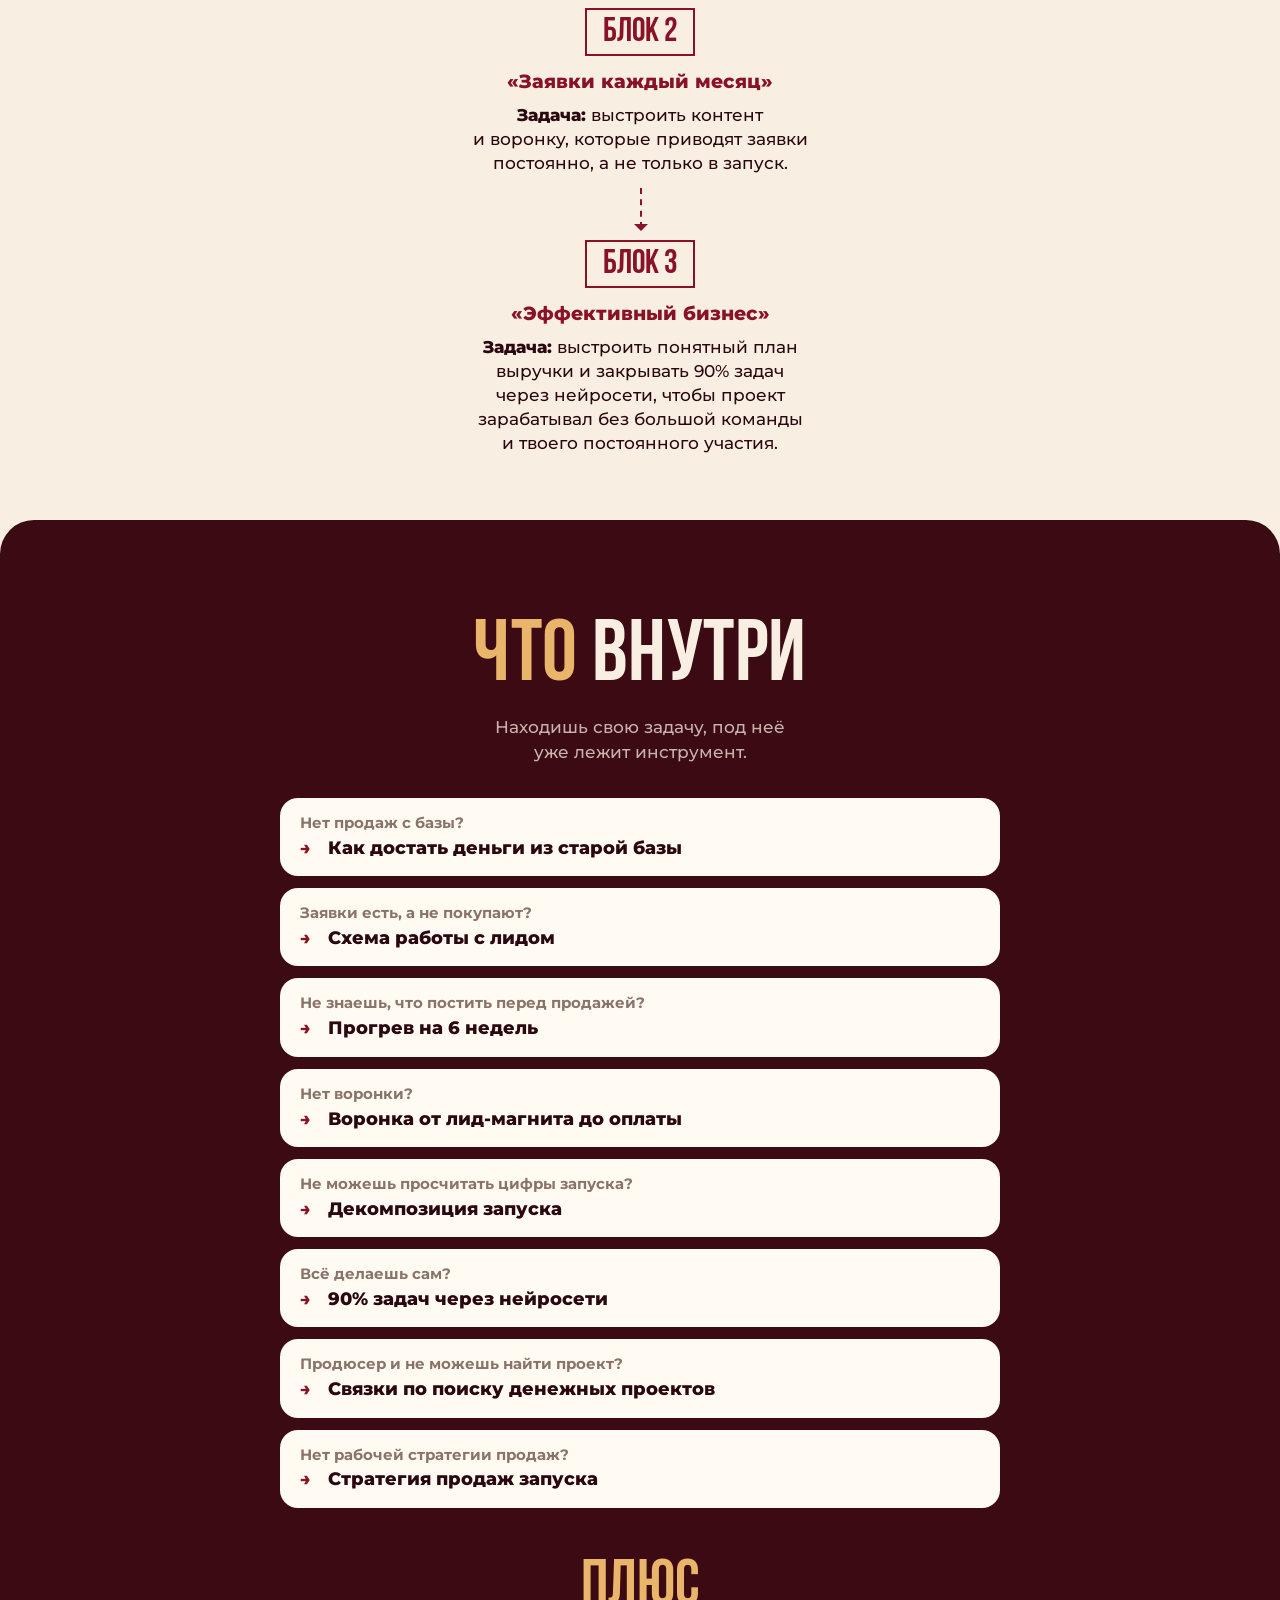
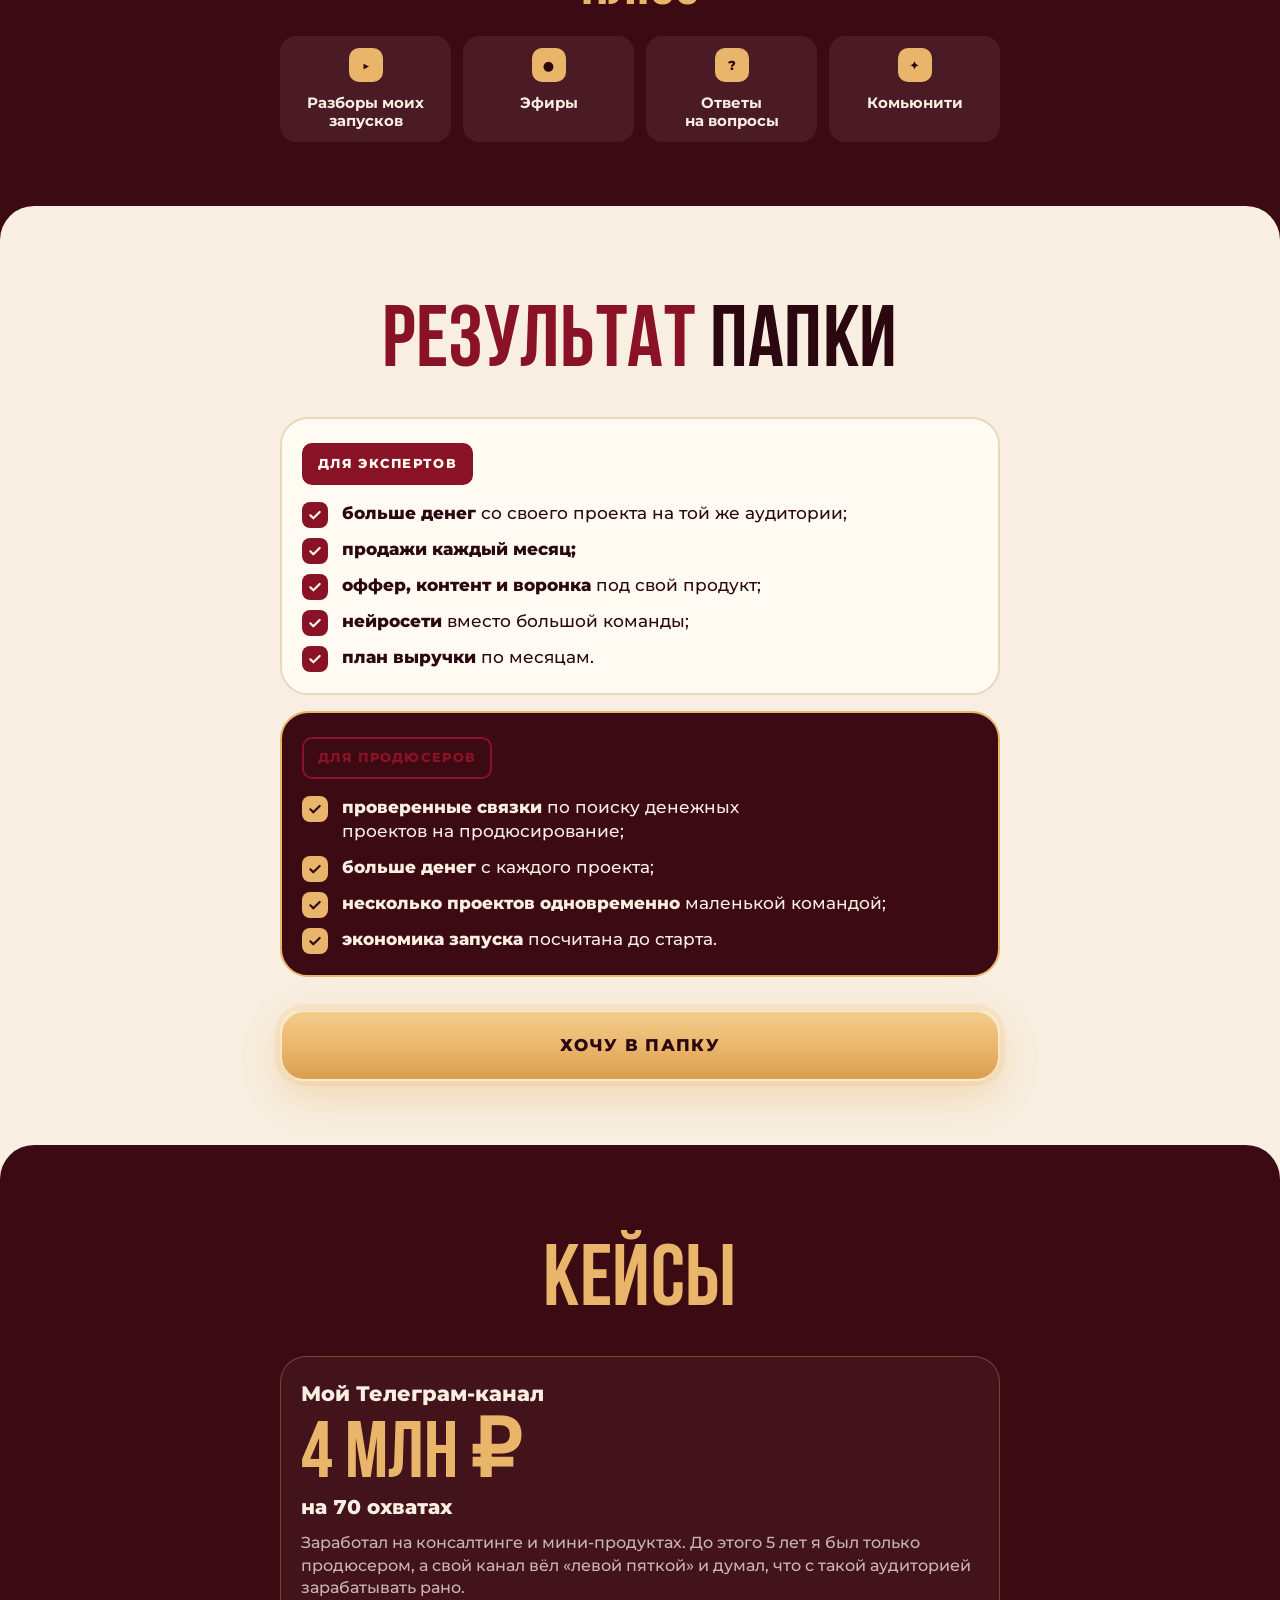
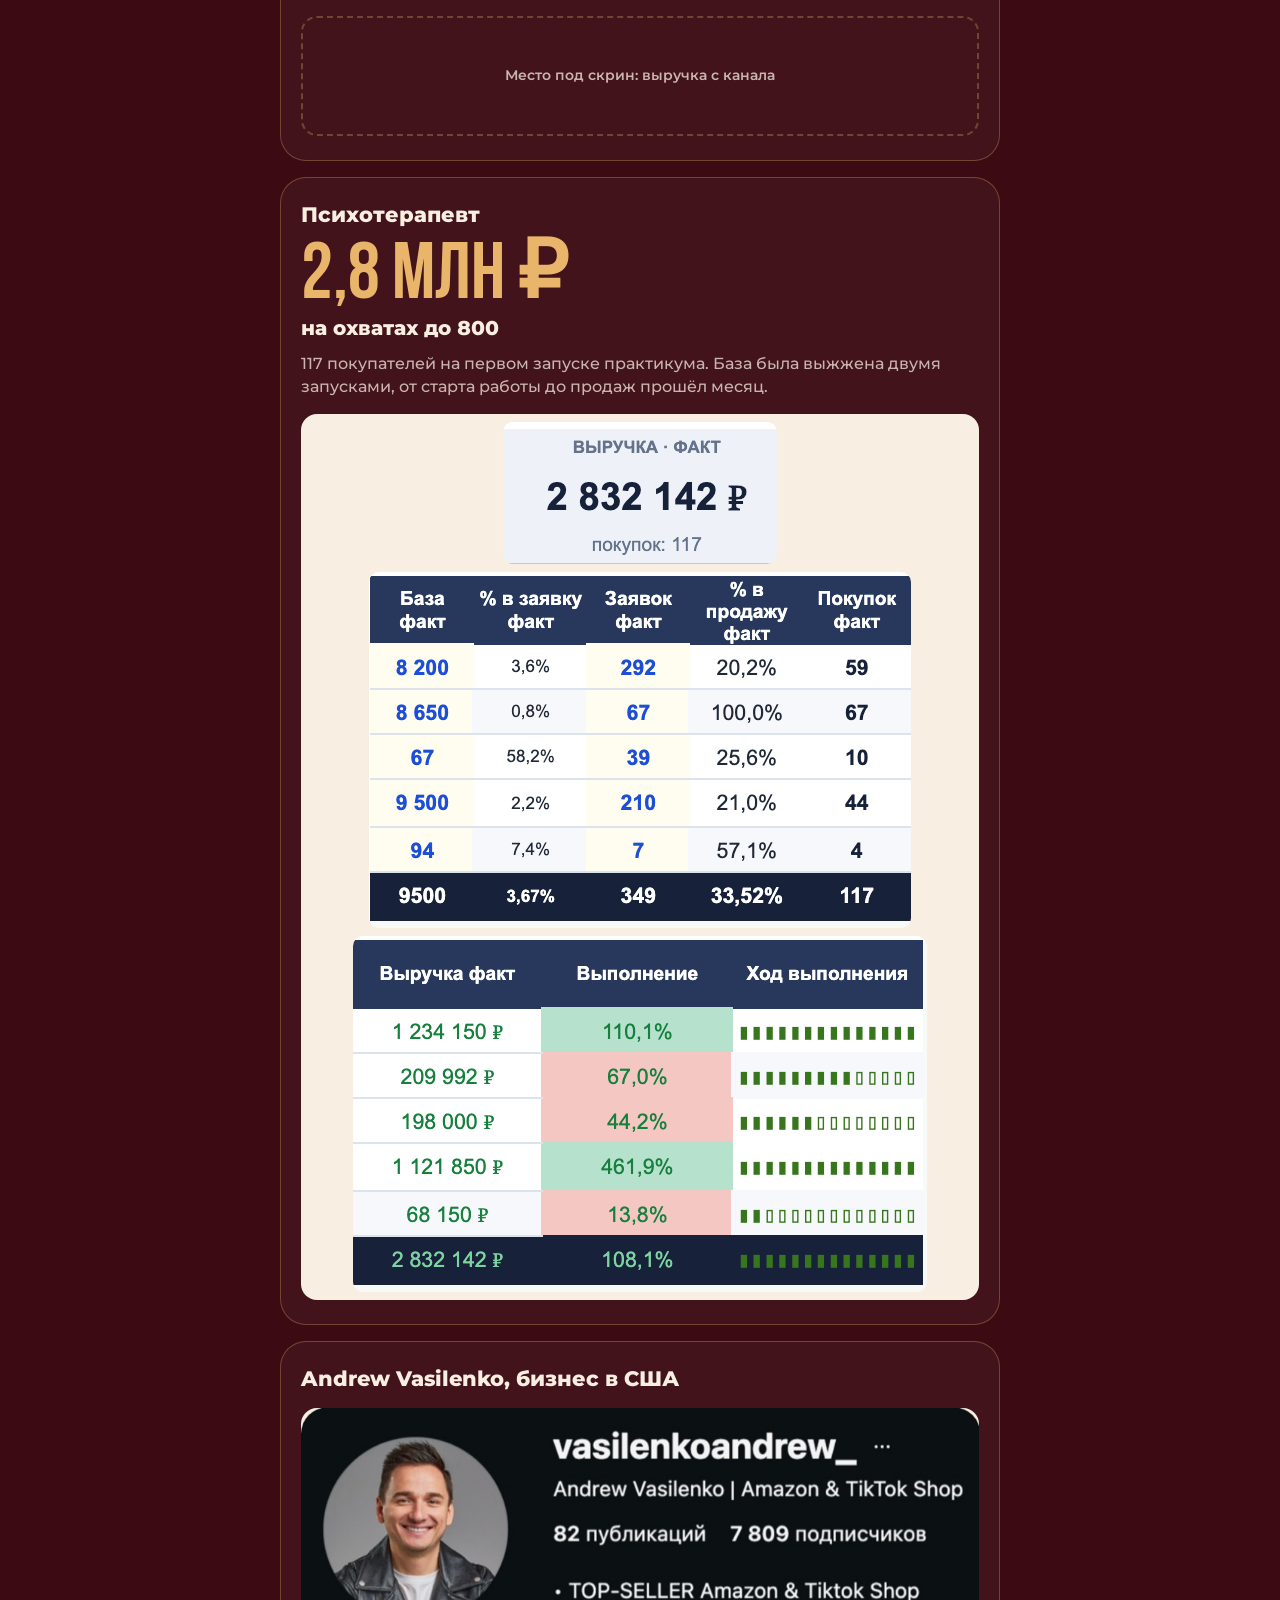
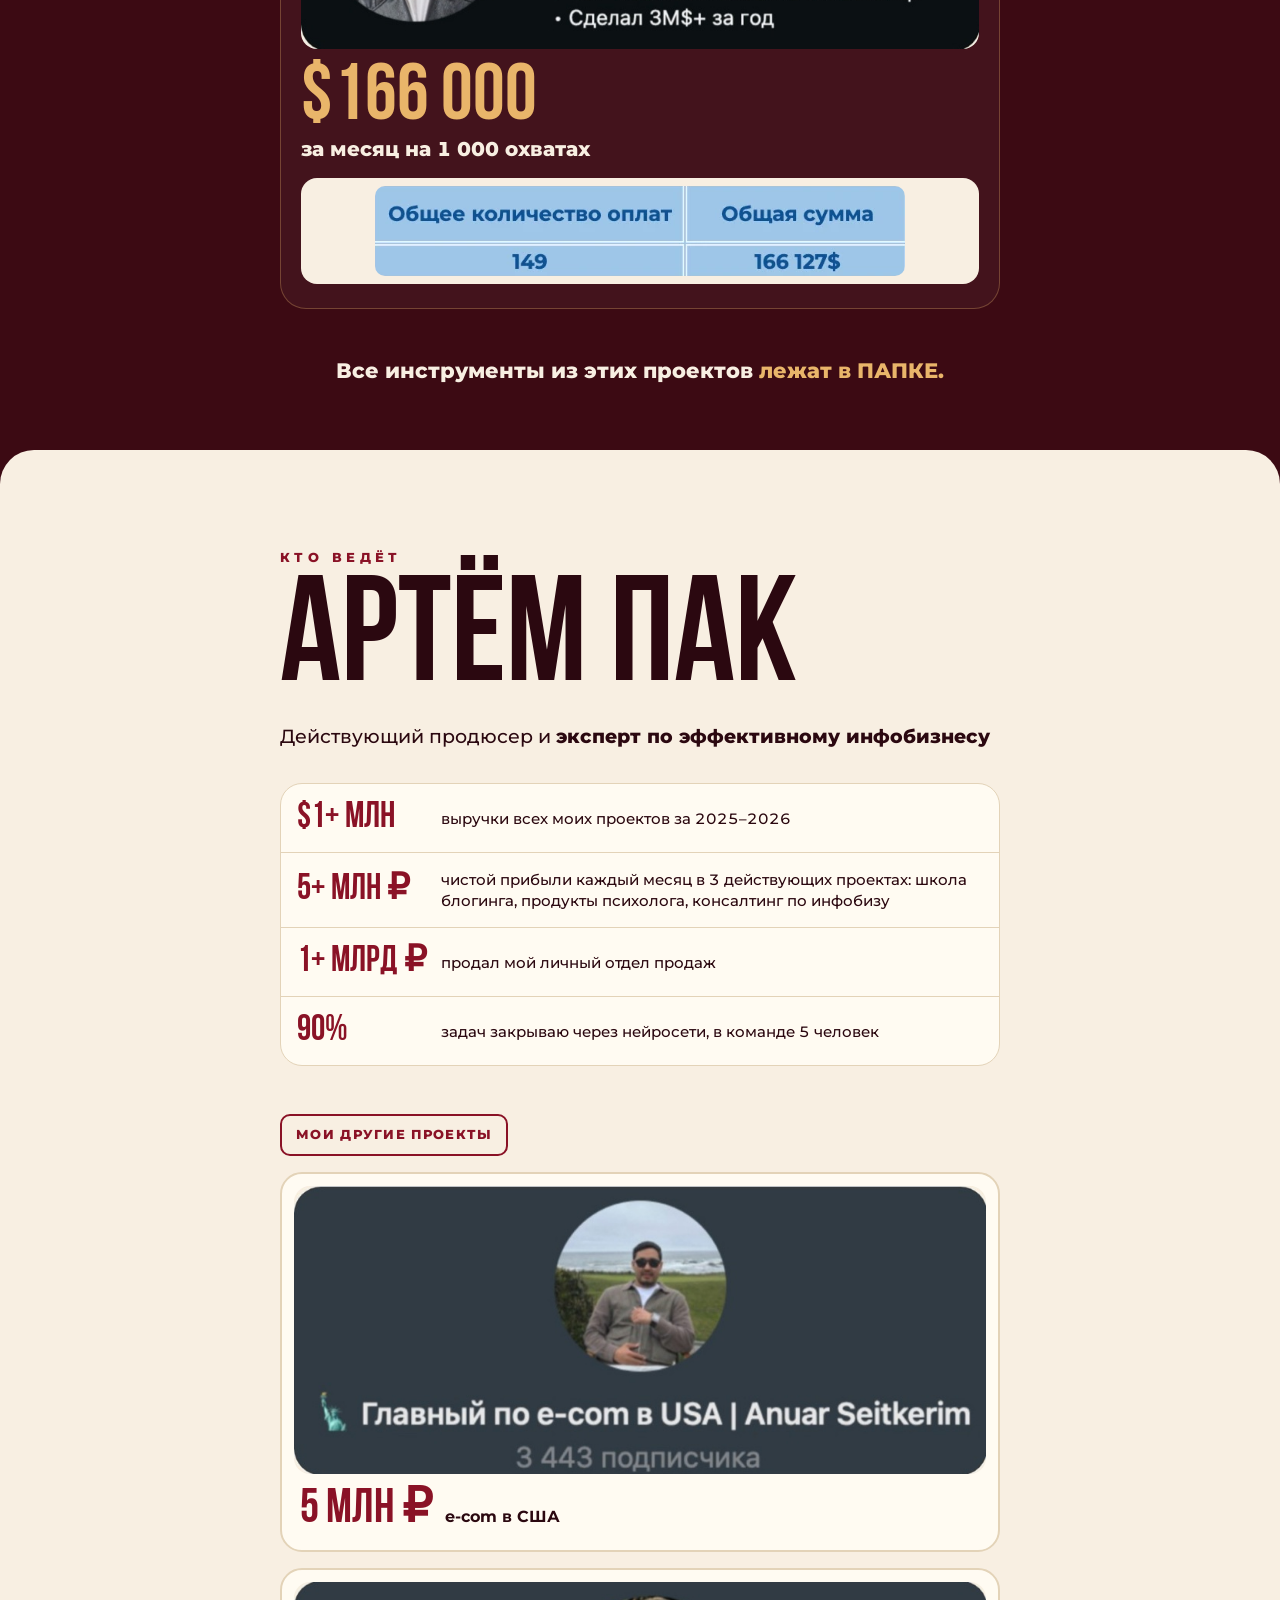
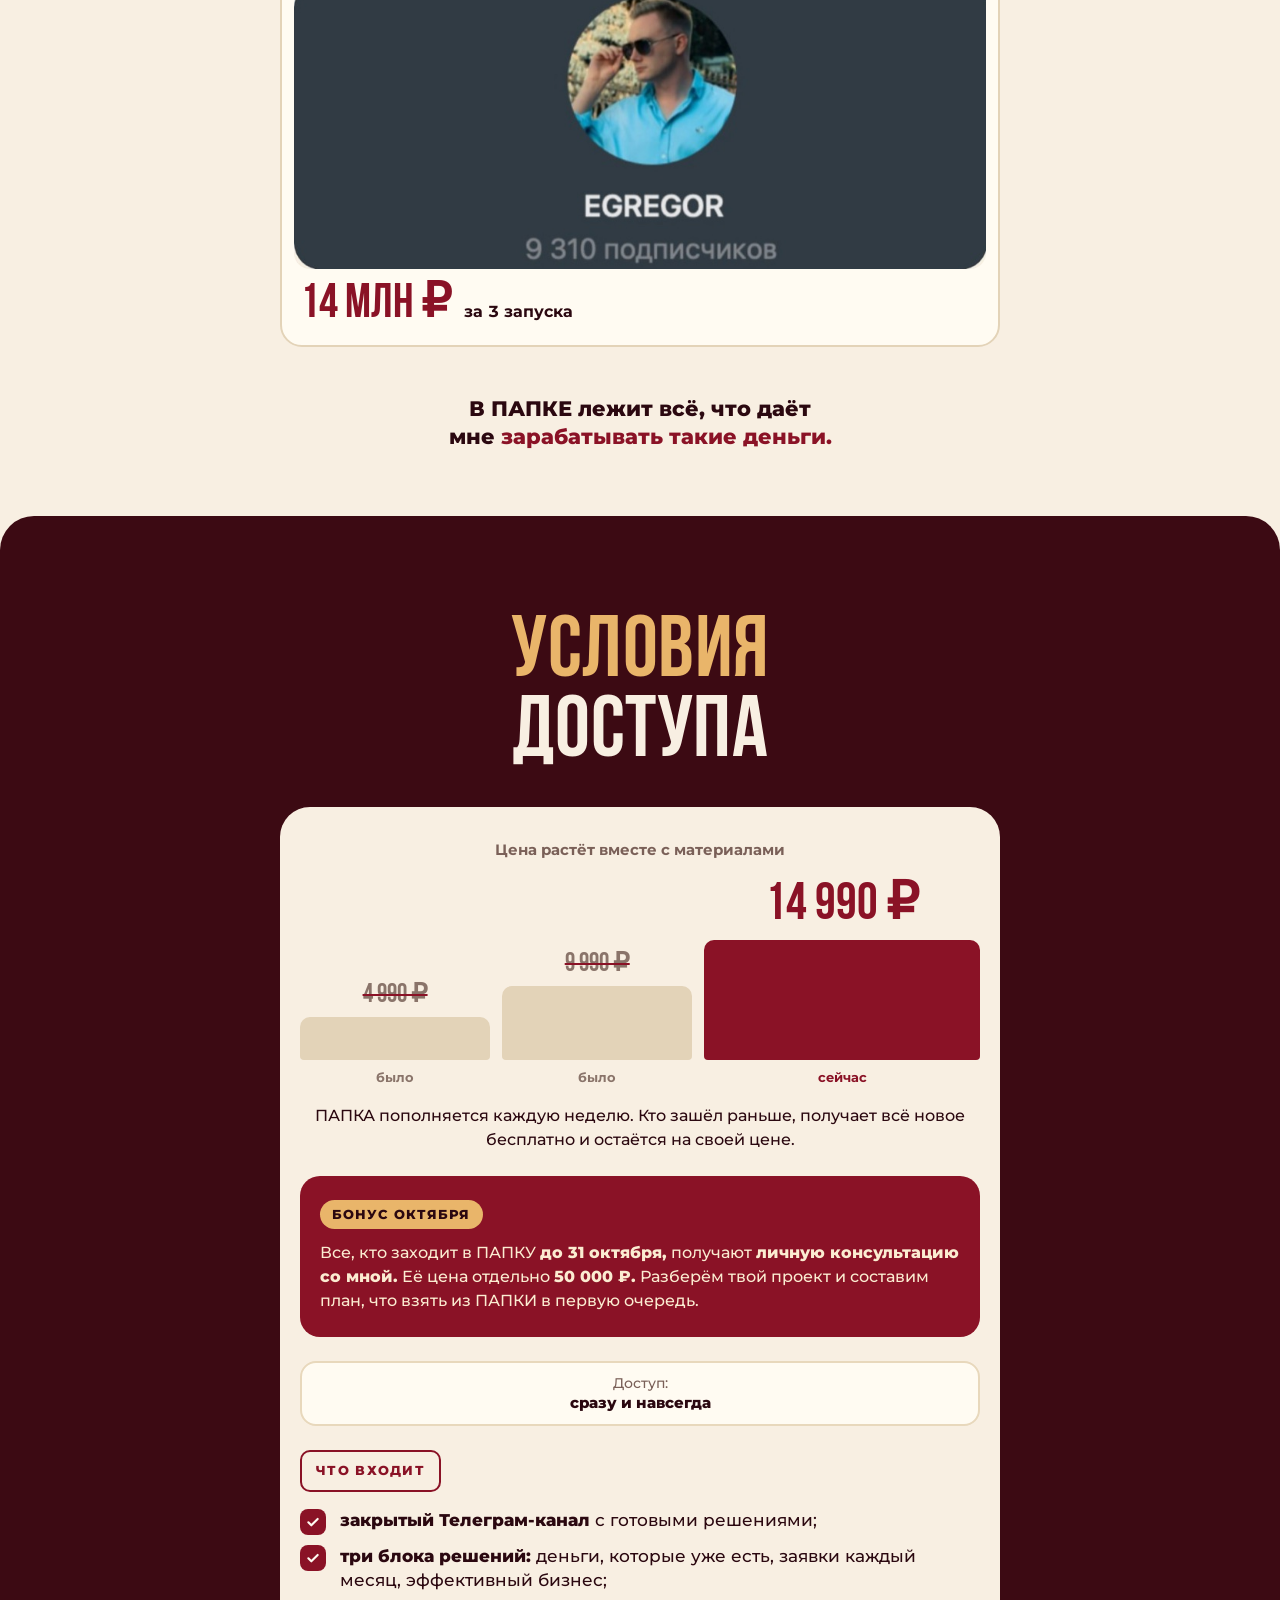
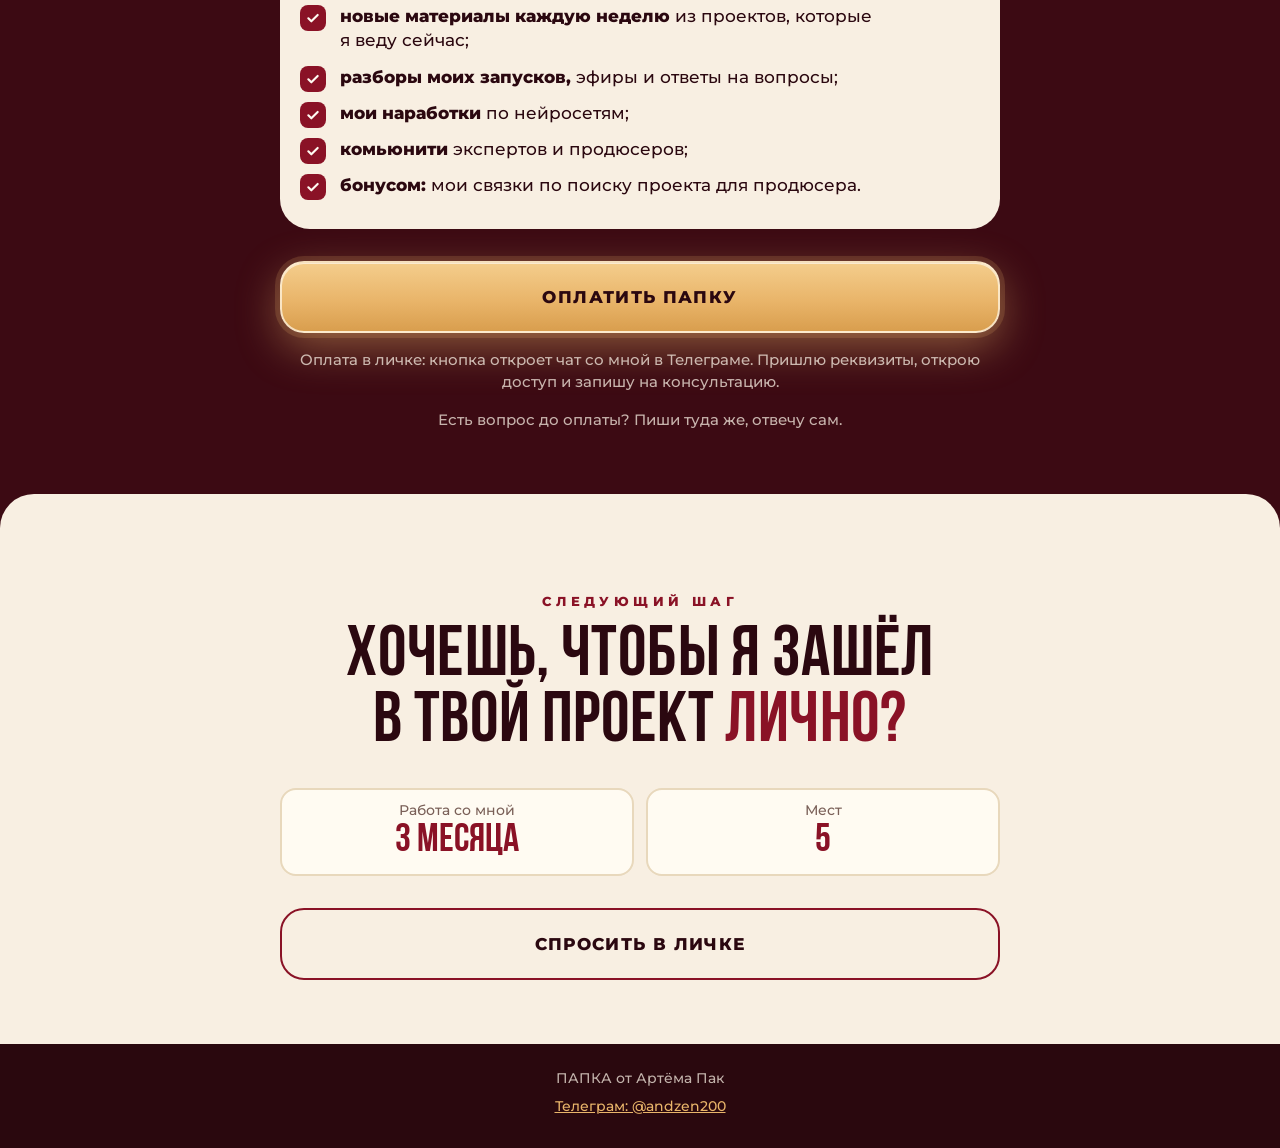
==== commit 8214fe7e: "ПАПКА: на компьютере первый экран как на телефоне, фото не зависит от размера окна Co-Authored-By: C" ====
--- a/papka/index.html
+++ b/papka/index.html
@@ -15,7 +15,7 @@
 <link rel="preload" href="fonts/BebasNeue-Bold.ttf" as="font" type="font/ttf" crossorigin>
 <link rel="preload" href="img/hero.jpg" as="image" fetchpriority="high">
 <link rel="stylesheet" href="https://fonts.googleapis.com/css2?family=Montserrat:wght@500;600;700;800&display=swap">
-<link rel="stylesheet" href="styles.css?v=12">
+<link rel="stylesheet" href="styles.css?v=13">
 <script src="main.js?v=4" defer></script>
 </head>
 <body>
--- a/papka/styles.css
+++ b/papka/styles.css
@@ -121,15 +121,6 @@
 }
 .hero__foot { display: contents; }
 .hero__foot .btn { order: 2; position: relative; margin-top: -84px; }
-/* на широком экране текст стоит поверх фото: затемнение снизу, лицо остаётся открытым */
-.hero::after {
-  content: '';
-  display: none;
-  position: absolute;
-  inset: 0;
-  z-index: -1;
-  background: linear-gradient(180deg, rgba(60, 10, 19, 0) 0%, rgba(60, 10, 19, 0) 56%, rgba(60, 10, 19, .82) 72%, var(--wine) 90%);
-}
 .hero__in { display: flex; flex-direction: column; padding: var(--s3) 0 calc(var(--overlap) + var(--s5)); }
 
 .pills { display: flex; align-items: stretch; gap: 8px; }
@@ -465,31 +456,28 @@
 /* ---------- Широкий экран ---------- */
 
 @media (min-width: 900px) {
-  /* на широком экране фото не растягиваем на всю ширину: оно стоит по центру во всю высоту, края растворяются */
-  :root { --sec-pad: 96px; }
-  .hero { min-height: max(100svh, 900px); }
-  .hero__title { font-size: 220px; }
-  .hero::after { display: block; }
-  .hero__foot { display: block; padding-top: 22vh; }
-  .hero__foot .btn { margin-top: 0; }
-  .hero__lead { margin-top: 0; }
+  /* На широком экране тот же порядок, что на телефоне: текст, под ним фото, кнопка на низе фото.
+     Размер фото не зависит от ширины окна, а по высоте подстраивается под экран, края растворяются */
+  .hero { align-items: center; }
+  .hero__title { font-size: clamp(150px, 21vh, 220px); }
+  .hero__foot { text-align: center; }
   .hero__bg {
-    position: absolute;
-    z-index: -2;
-    height: auto;
-    margin: 0;
-    inset: 230px 0 0 0;
-    background-position: center top;
-    background-size: auto 100%;
-    -webkit-mask-image: linear-gradient(to bottom, transparent 0, #000 16%), linear-gradient(to right, transparent calc(50% - 215px), #000 calc(50% - 120px), #000 calc(50% + 120px), transparent calc(50% + 215px));
+    /* ширина полосы = ширине фото при этой высоте (1024:1536 × 140%), тогда края фото уходят в прозрачность */
+    width: clamp(355px, 50.4vh, 523px);
+    height: clamp(380px, 54vh, 560px);
+    margin: -100px auto 0;
+    /* фото по высоте полосы, как на телефоне: голова и плечи */
+    background-size: auto 140%;
+    background-position: center 20%;
+    -webkit-mask-image: linear-gradient(to bottom, transparent 0, #000 18%, #000 72%, transparent 100%), linear-gradient(to right, transparent 0, #000 22%, #000 78%, transparent 100%);
     -webkit-mask-composite: source-in;
-    mask-image: linear-gradient(to bottom, transparent 0, #000 16%), linear-gradient(to right, transparent calc(50% - 215px), #000 calc(50% - 120px), #000 calc(50% + 120px), transparent calc(50% + 215px));
+    mask-image: linear-gradient(to bottom, transparent 0, #000 18%, #000 72%, transparent 100%), linear-gradient(to right, transparent 0, #000 22%, #000 78%, transparent 100%);
     mask-composite: intersect;
   }
   .wrap { width: min(100% - 64px, 720px); }
   .hero__in { padding-top: var(--s5); }
   .pills { max-width: 560px; margin-inline: auto; width: 100%; }
-  .hero__foot { max-width: 560px; margin-inline: auto; }
+  .hero__lead, .hero__note, .hero__foot .btn { width: 100%; max-width: 560px; margin-inline: auto; }
   .fits { grid-template-columns: 1fr 1fr; column-gap: var(--s5); }
   .tiles { grid-template-columns: repeat(4, 1fr); }
   .tiles li { flex-direction: column; text-align: center; }
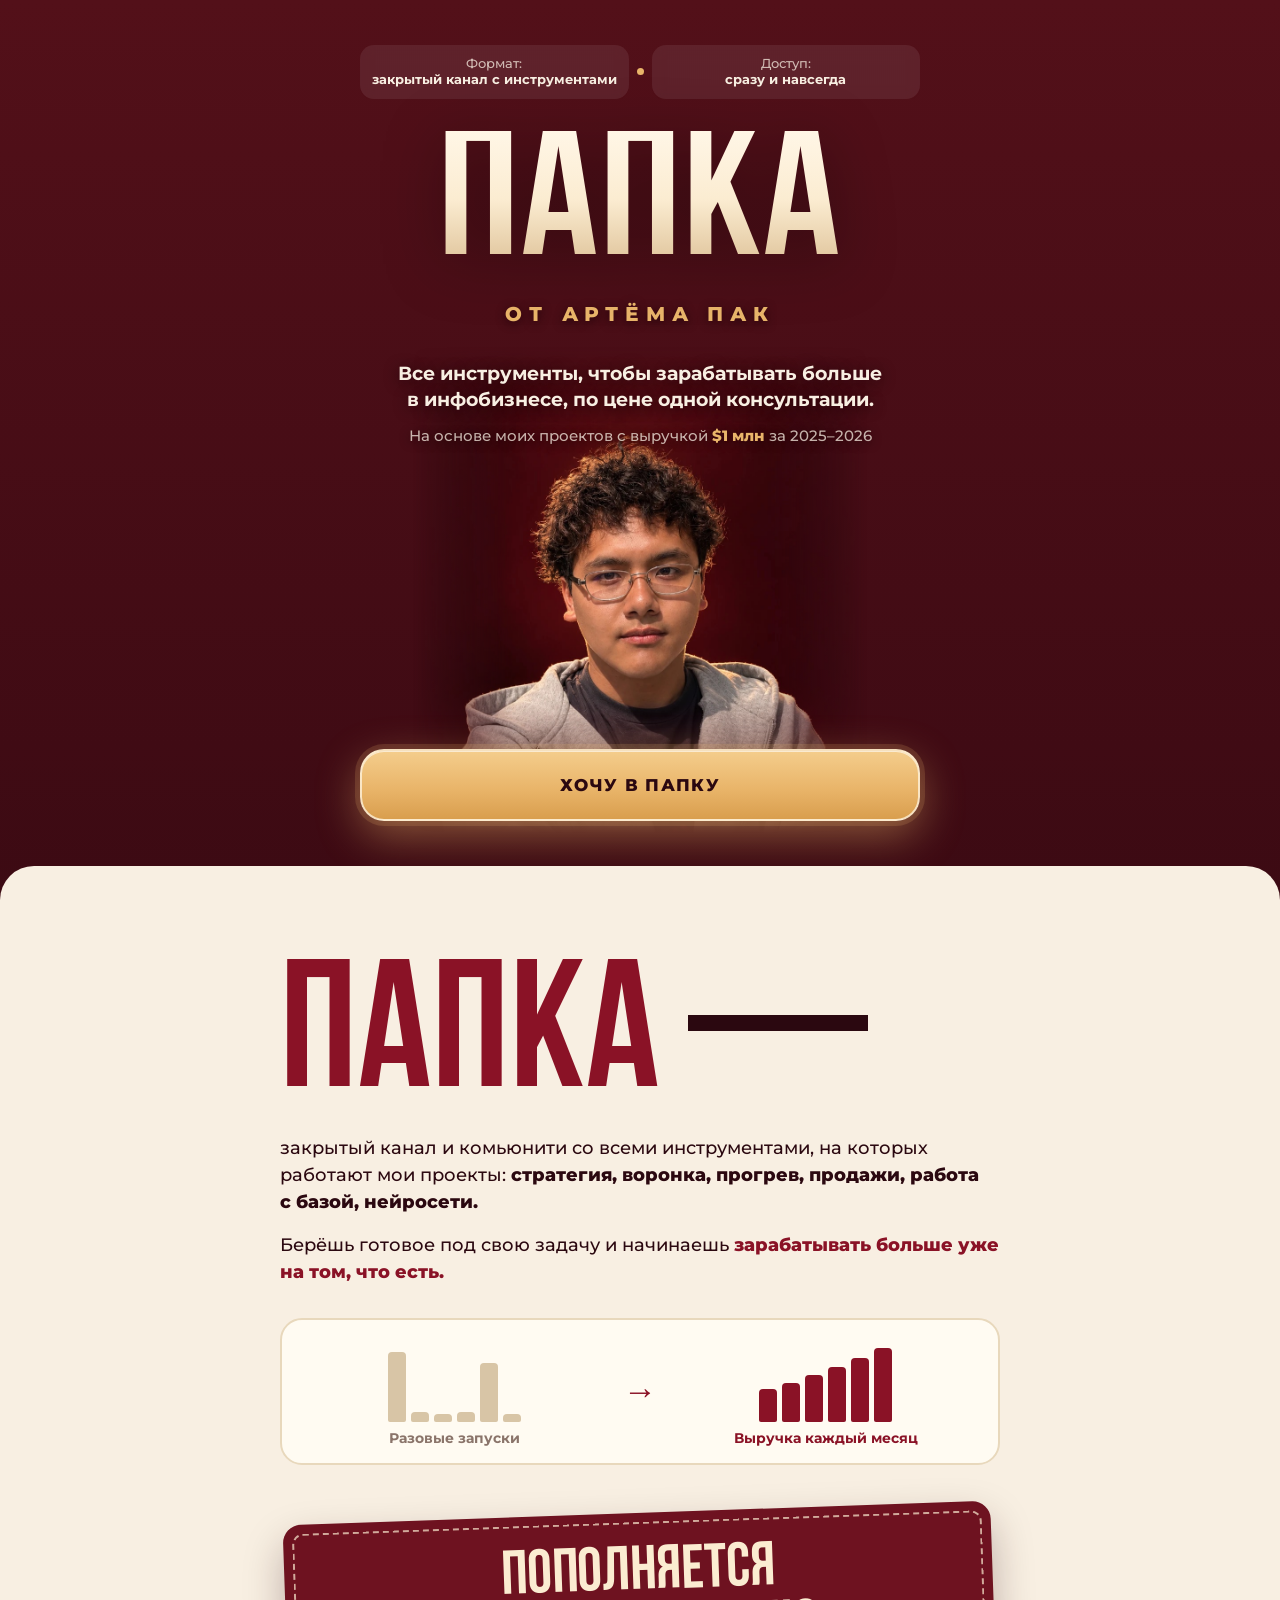
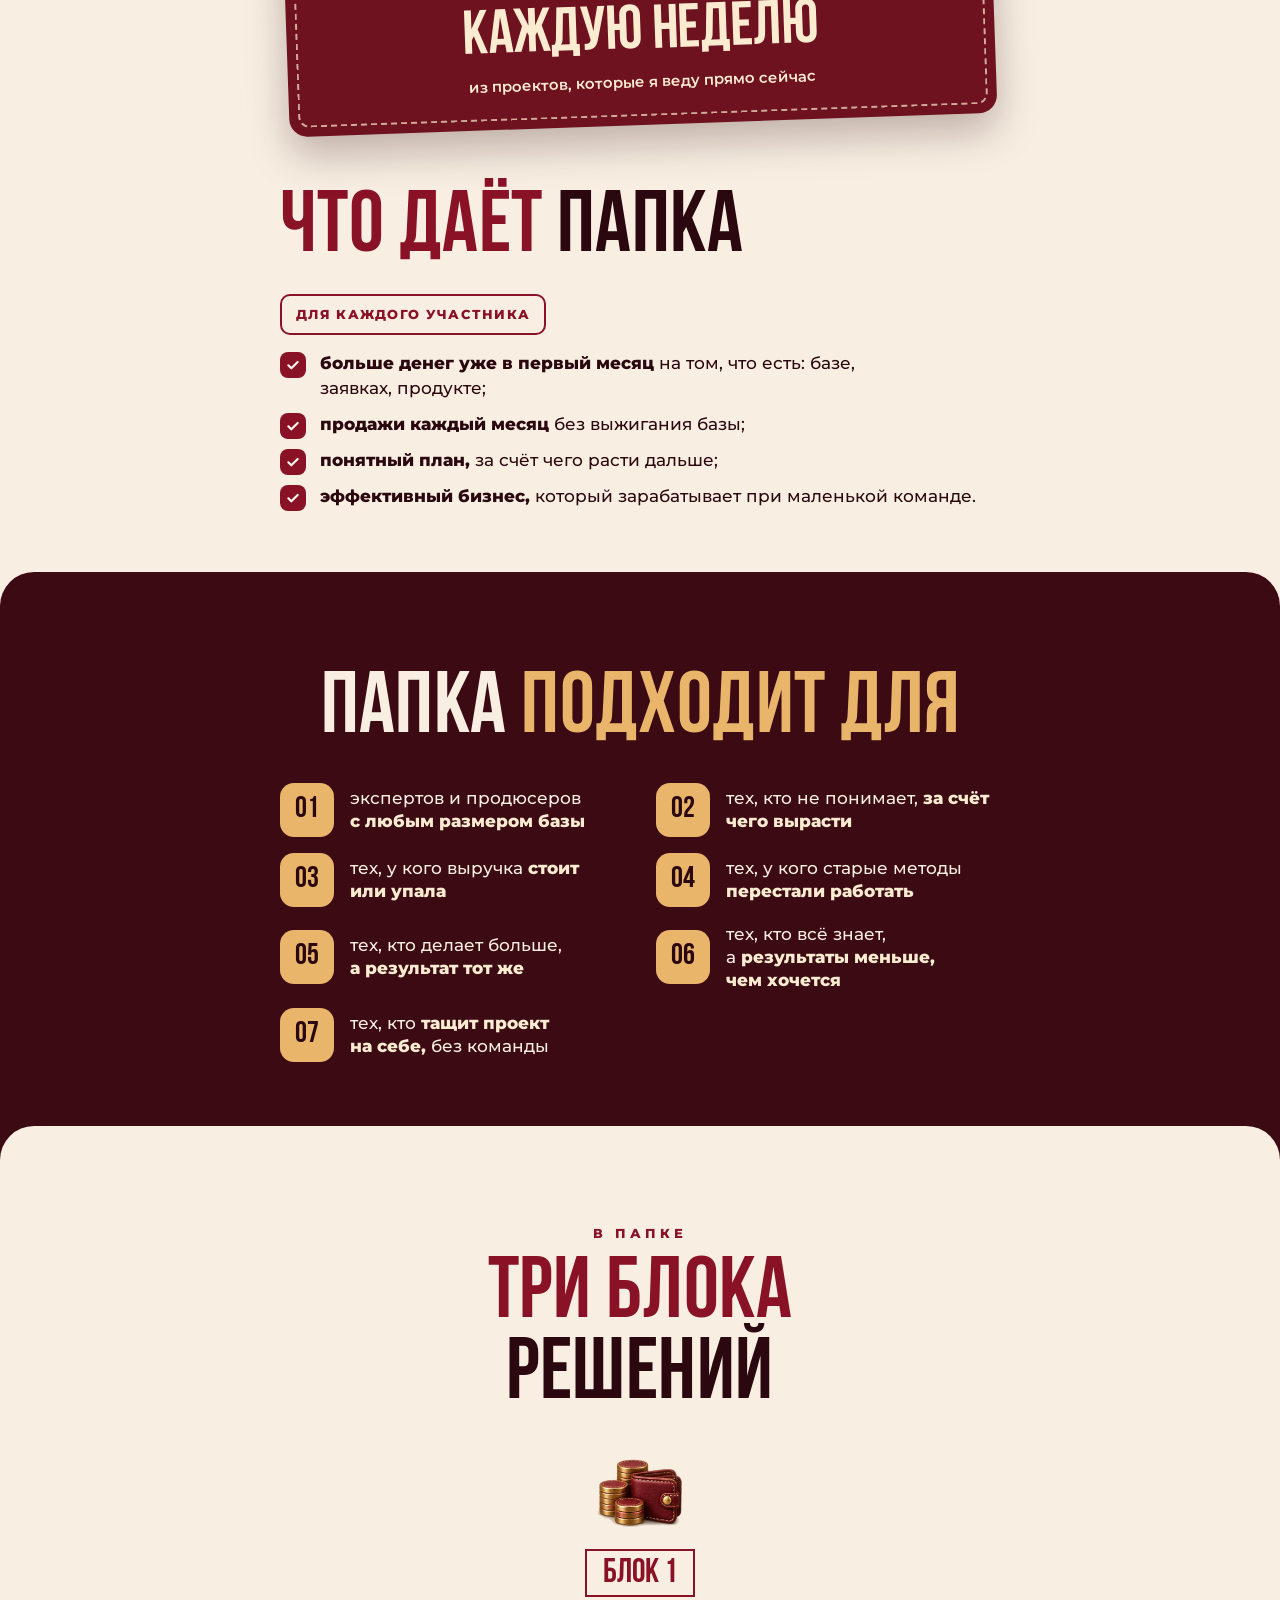
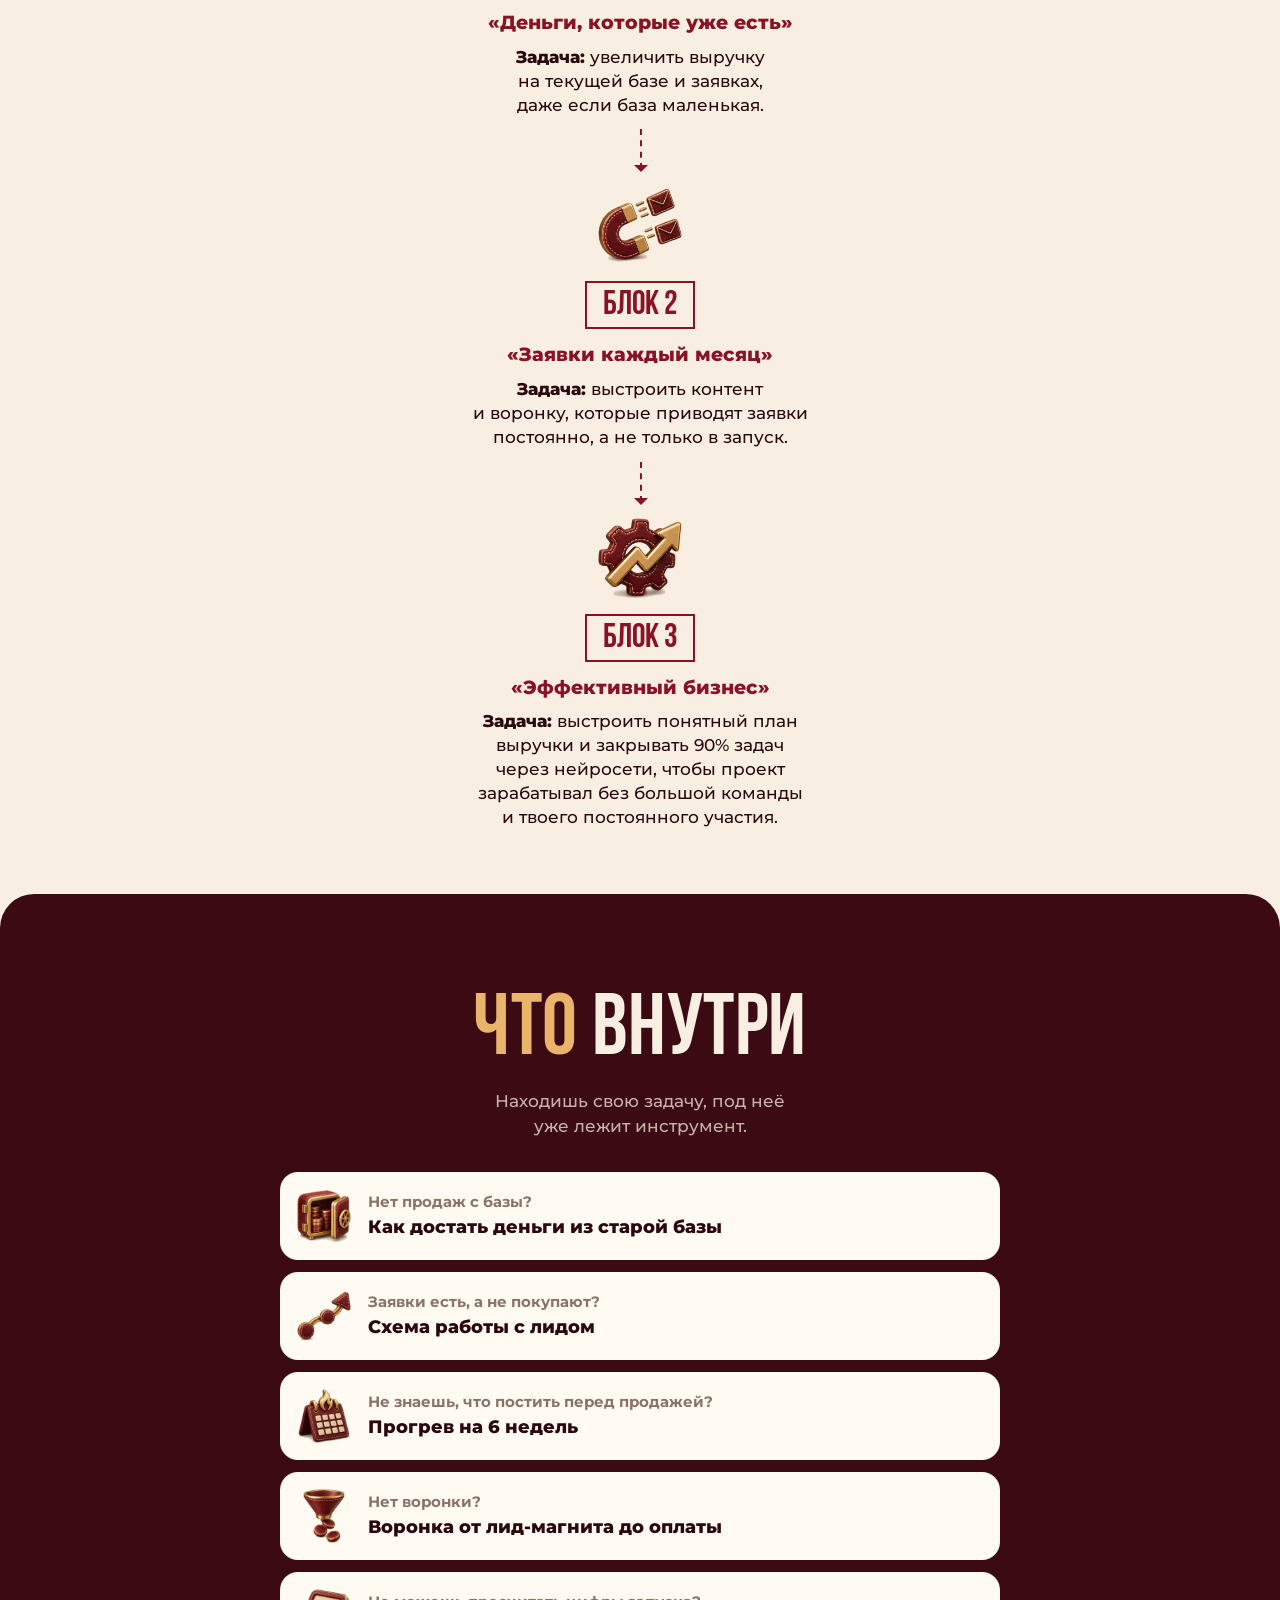
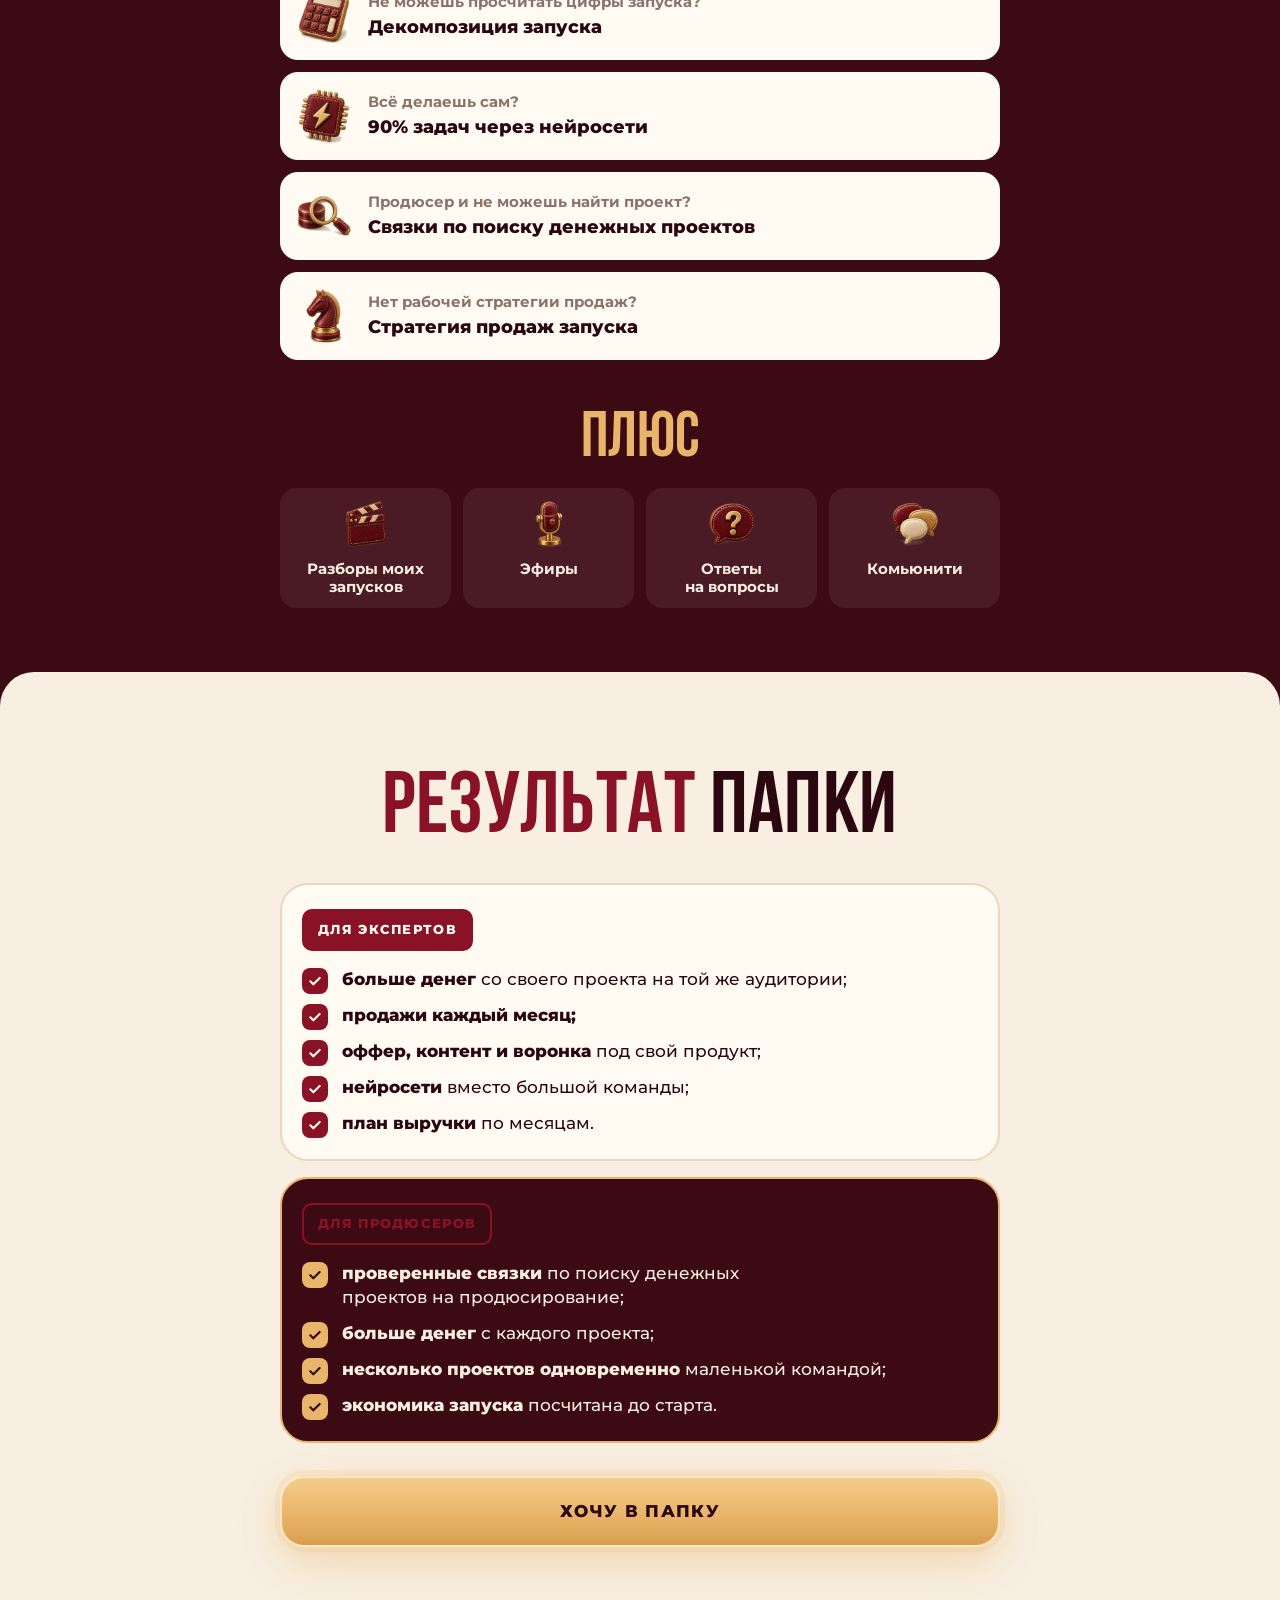
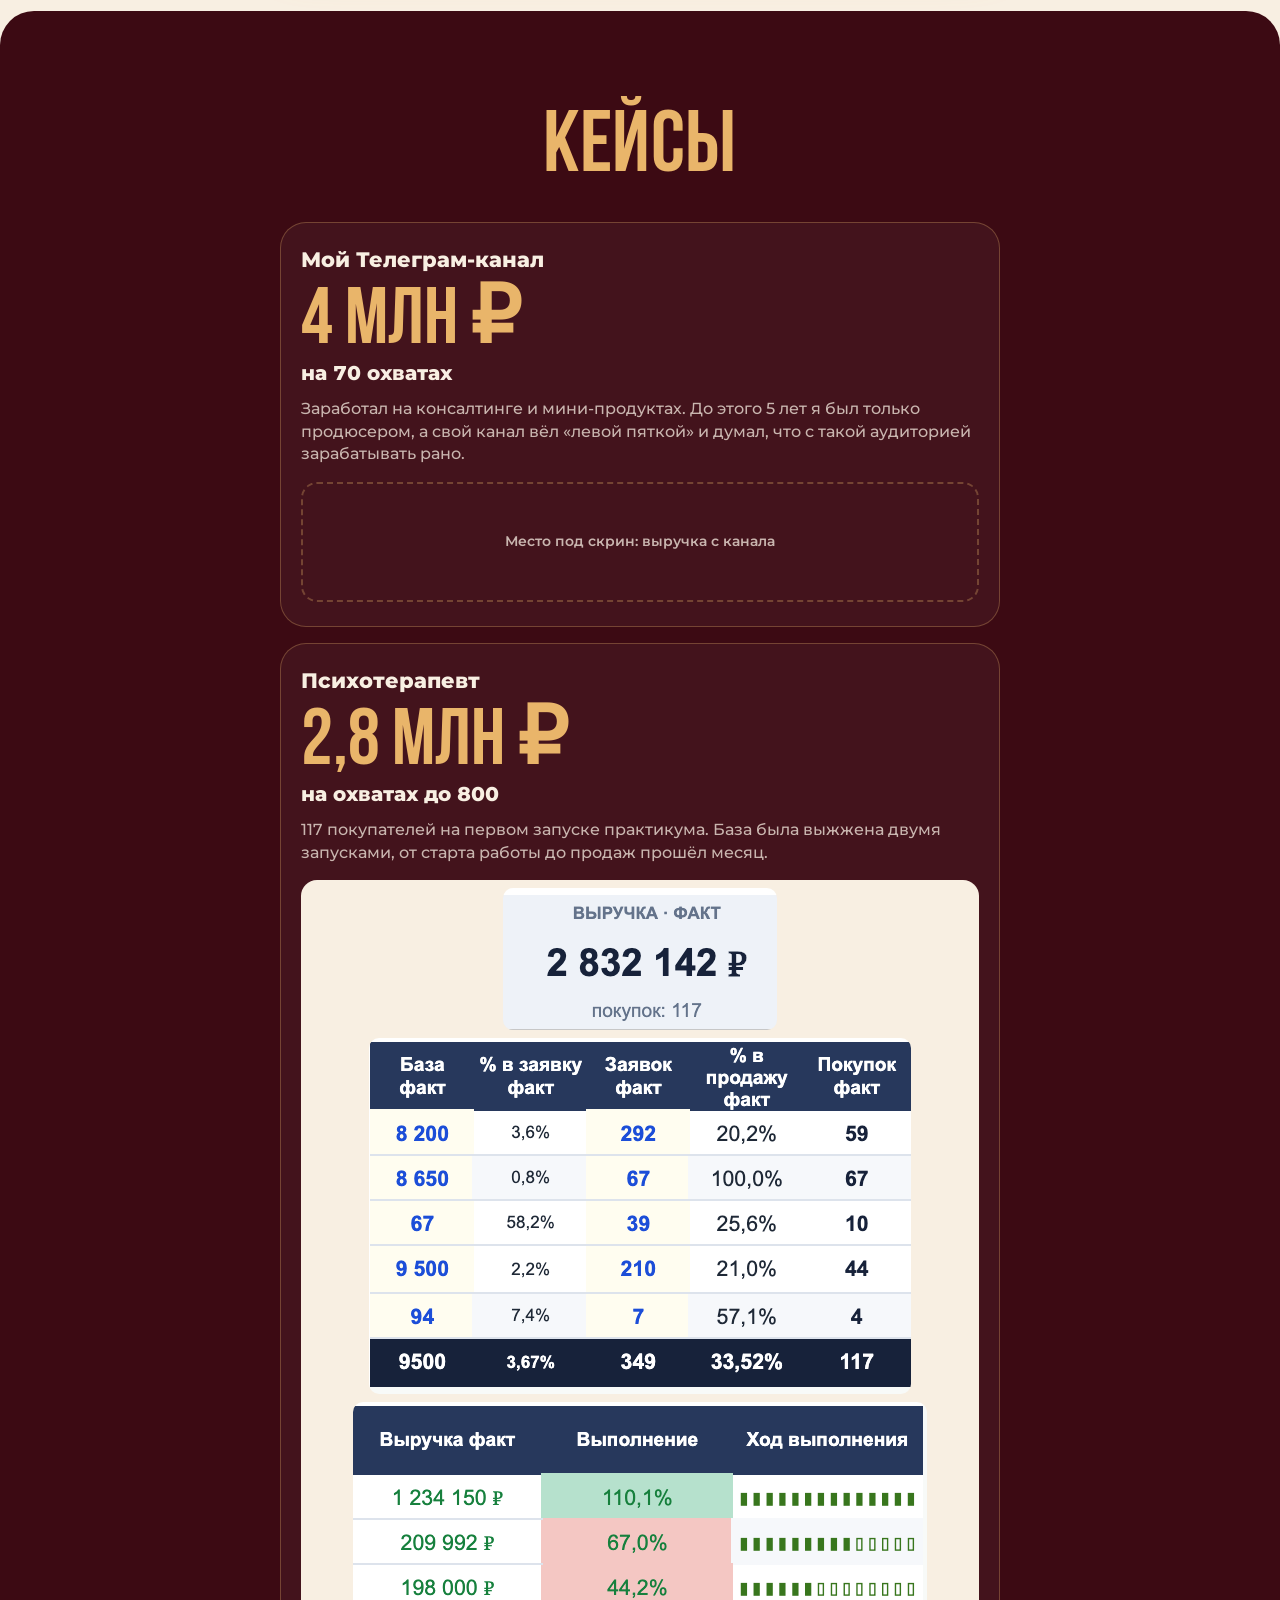
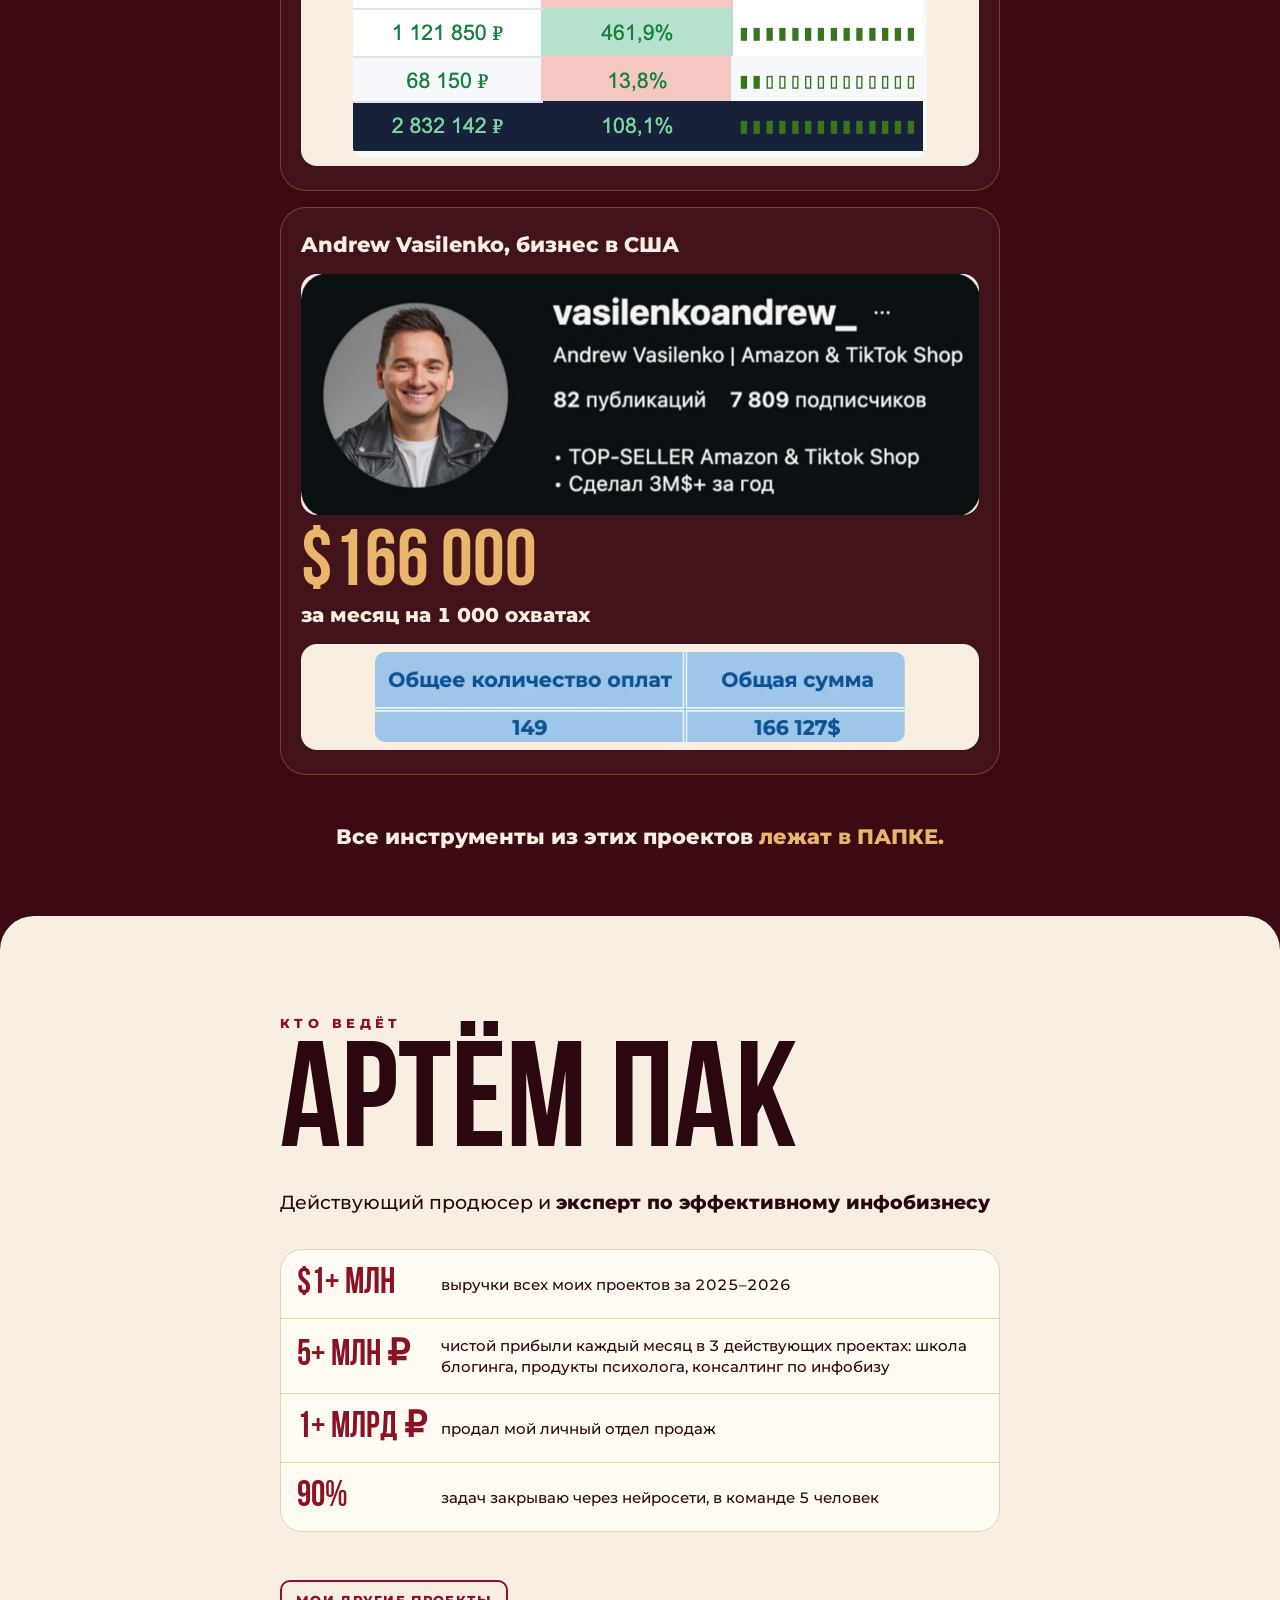
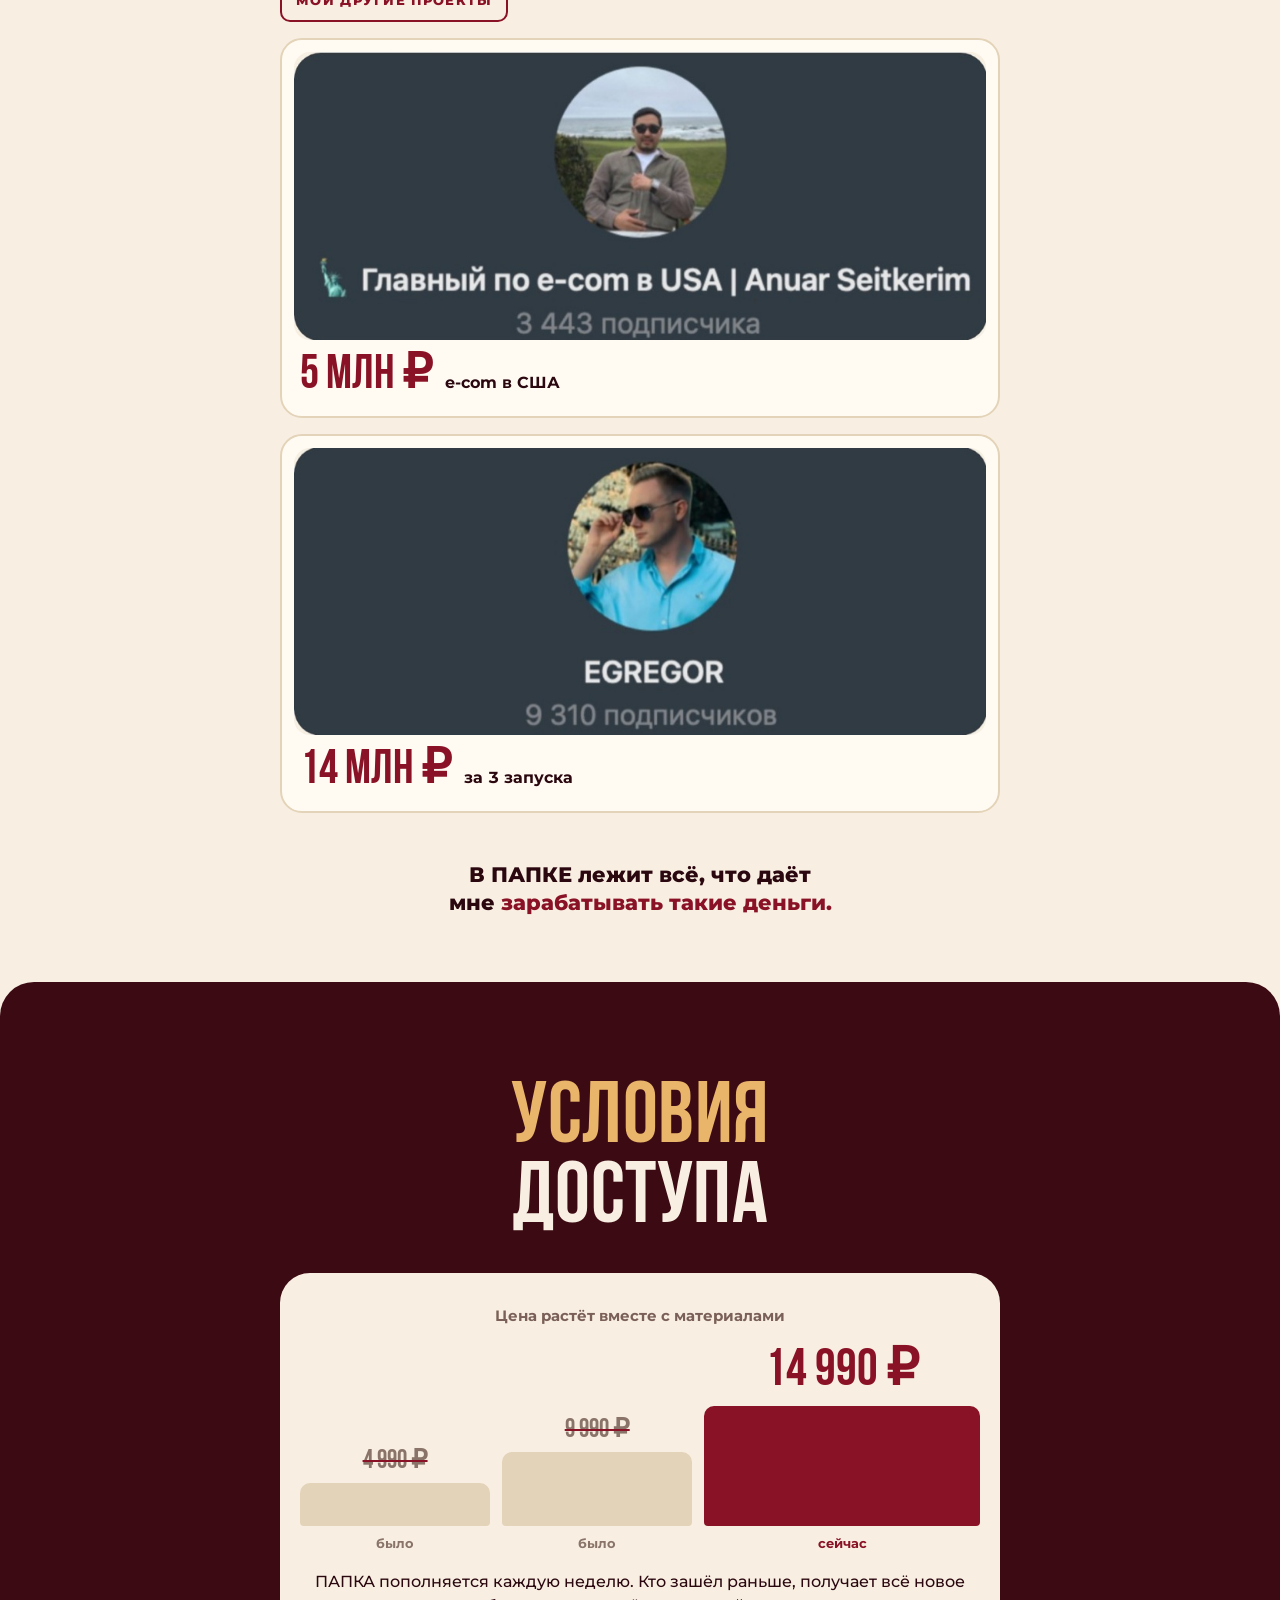
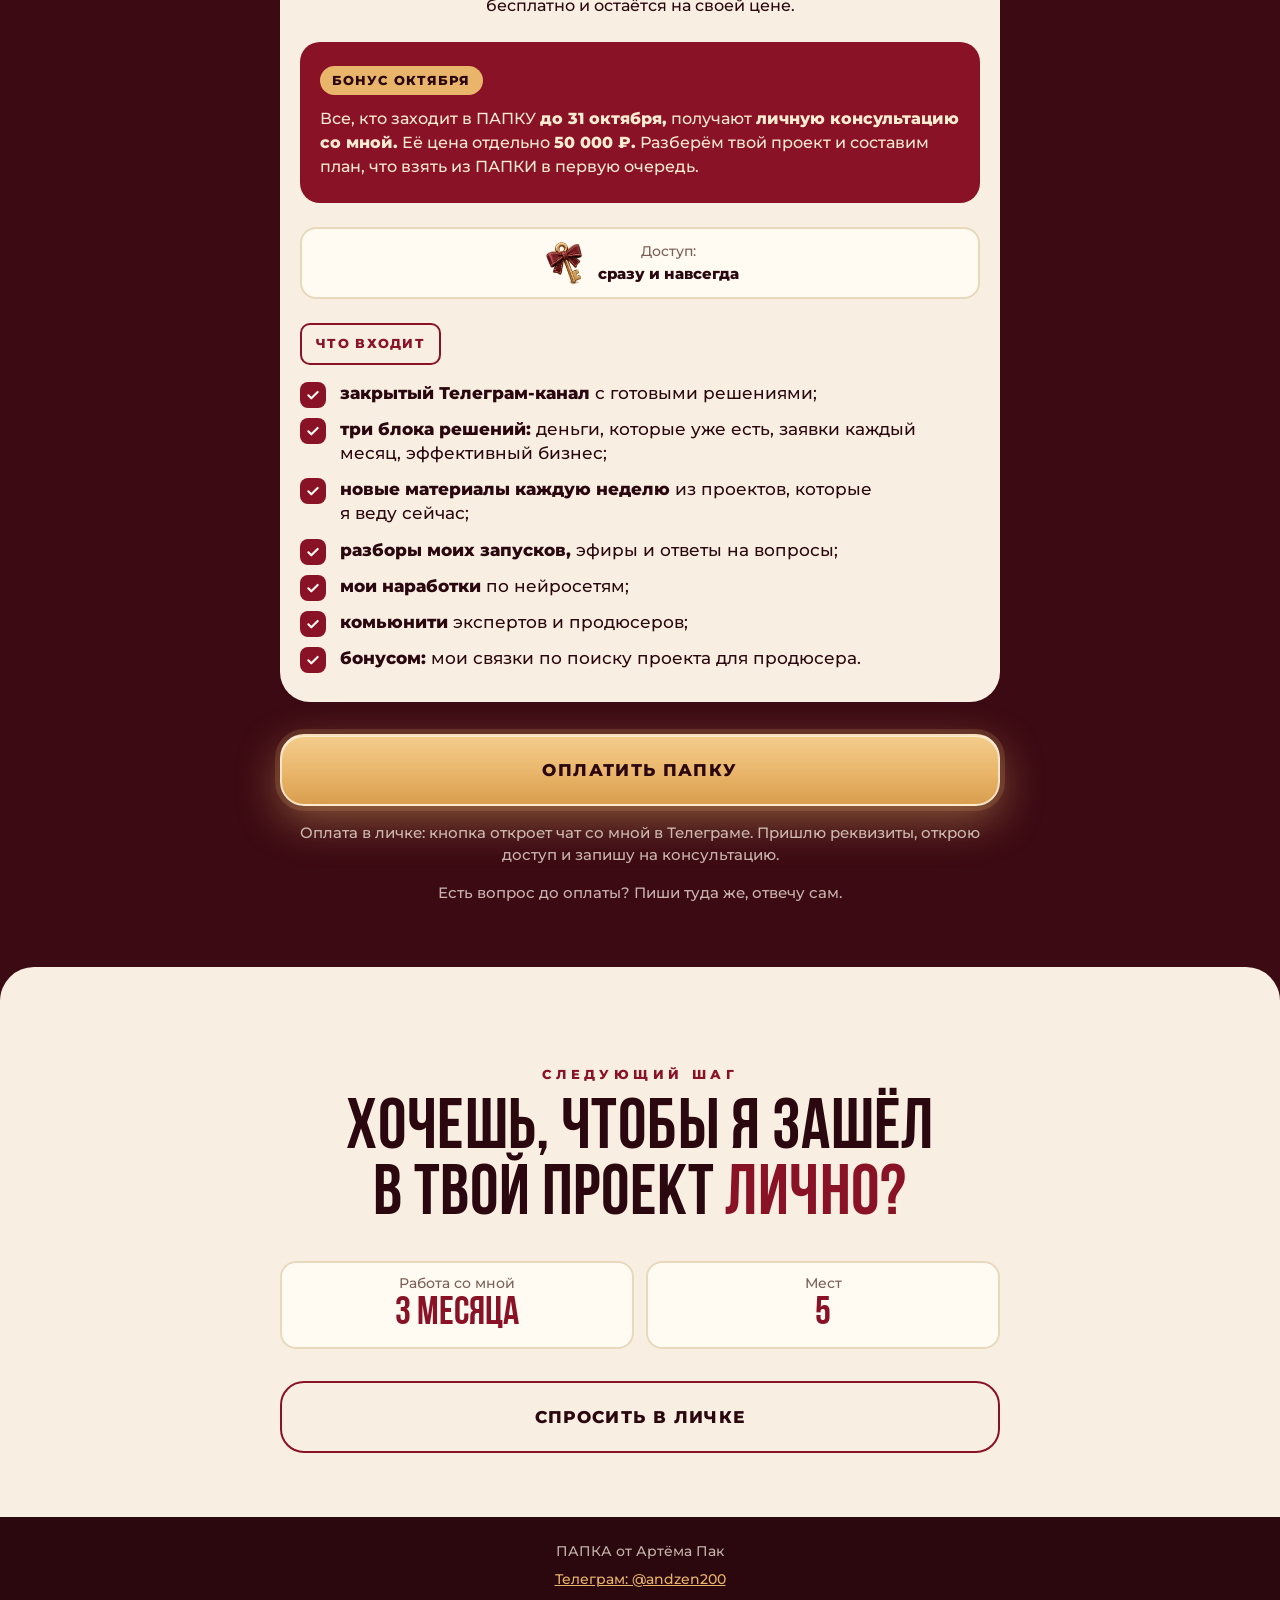
==== commit fe545186: "ПАПКА: иконки из ChatGPT (что внутри, три блока, плюс, доступ), крупный заголовок «ПАПКА —» Co-Autho" ====
--- a/papka/index.html
+++ b/papka/index.html
@@ -15,7 +15,7 @@
 <link rel="preload" href="fonts/BebasNeue-Bold.ttf" as="font" type="font/ttf" crossorigin>
 <link rel="preload" href="img/hero.jpg" as="image" fetchpriority="high">
 <link rel="stylesheet" href="https://fonts.googleapis.com/css2?family=Montserrat:wght@500;600;700;800&display=swap">
-<link rel="stylesheet" href="styles.css?v=13">
+<link rel="stylesheet" href="styles.css?v=16">
 <script src="main.js?v=4" defer></script>
 </head>
 <body>
@@ -44,7 +44,7 @@
 <!-- 2–4. Что такое ПАПКА, плашка, что даёт -->
 <section class="sec sec--light" aria-labelledby="what">
   <div class="wrap">
-    <h2 class="h2" id="what"><span class="ink">ПАПКА</span>&nbsp;—</h2>
+    <h2 class="h2 h2--xl" id="what"><span class="ink">ПАПКА</span>&nbsp;—</h2>
     <p class="lead">закрытый канал и&nbsp;комьюнити со&nbsp;всеми инструментами, на&nbsp;которых работают мои проекты: <b>стратегия, воронка, прогрев, продажи, работа с&nbsp;базой, нейросети.</b></p>
     <p class="lead">Берёшь готовое под свою задачу и&nbsp;начинаешь <mark>зарабатывать больше уже на&nbsp;том, что есть.</mark></p>
 
@@ -99,16 +99,19 @@
     <h2 class="h2 h2--center" id="blocks"><span class="gold">Три блока</span><br>решений</h2>
     <ol class="flow">
       <li class="reveal">
+        <img class="flow__icon" src="img/icons/blok-dengi.png" alt="" width="88" height="88" loading="lazy" decoding="async">
         <span class="flow__tag">Блок 1</span>
         <h3>«Деньги, которые уже есть»</h3>
         <p><b>Задача:</b> увеличить выручку на&nbsp;текущей базе и&nbsp;заявках, даже если база маленькая.</p>
       </li>
       <li class="reveal">
+        <img class="flow__icon" src="img/icons/blok-zayavki.png" alt="" width="88" height="88" loading="lazy" decoding="async">
         <span class="flow__tag">Блок 2</span>
         <h3>«Заявки каждый месяц»</h3>
         <p><b>Задача:</b> выстроить контент и&nbsp;воронку, которые приводят заявки постоянно, а&nbsp;не&nbsp;только в&nbsp;запуск.</p>
       </li>
       <li class="reveal">
+        <img class="flow__icon" src="img/icons/blok-biznes.png" alt="" width="88" height="88" loading="lazy" decoding="async">
         <span class="flow__tag">Блок 3</span>
         <h3>«Эффективный бизнес»</h3>
         <p><b>Задача:</b> выстроить понятный план выручки и&nbsp;закрывать 90% задач через нейросети, чтобы проект зарабатывал без большой команды и&nbsp;твоего постоянного участия.</p>
@@ -123,21 +126,21 @@
     <h2 class="h2 h2--center" id="inside"><span class="gold">Что</span> внутри</h2>
     <p class="sub">Находишь свою задачу, под неё уже лежит инструмент.</p>
     <ul class="tools">
-      <li class="reveal"><p class="tools__q">Нет продаж с&nbsp;базы?</p><p class="tools__a">Как достать деньги из&nbsp;старой базы</p></li>
-      <li class="reveal"><p class="tools__q">Заявки есть, а&nbsp;не&nbsp;покупают?</p><p class="tools__a">Схема работы с&nbsp;лидом</p></li>
-      <li class="reveal"><p class="tools__q">Не&nbsp;знаешь, что постить перед продажей?</p><p class="tools__a">Прогрев на&nbsp;6&nbsp;недель</p></li>
-      <li class="reveal"><p class="tools__q">Нет воронки?</p><p class="tools__a">Воронка от&nbsp;лид-магнита до&nbsp;оплаты</p></li>
-      <li class="reveal"><p class="tools__q">Не&nbsp;можешь просчитать цифры запуска?</p><p class="tools__a">Декомпозиция запуска</p></li>
-      <li class="reveal"><p class="tools__q">Всё делаешь сам?</p><p class="tools__a">90% задач через нейросети</p></li>
-      <li class="reveal"><p class="tools__q">Продюсер и&nbsp;не&nbsp;можешь найти проект?</p><p class="tools__a">Связки по&nbsp;поиску денежных проектов</p></li>
-      <li class="reveal"><p class="tools__q">Нет рабочей стратегии продаж?</p><p class="tools__a">Стратегия продаж запуска</p></li>
+      <li class="reveal"><img class="tools__icon" src="img/icons/tool-baza.png" alt="" width="56" height="56" loading="lazy" decoding="async"><div><p class="tools__q">Нет продаж с&nbsp;базы?</p><p class="tools__a">Как достать деньги из&nbsp;старой базы</p></div></li>
+      <li class="reveal"><img class="tools__icon" src="img/icons/tool-lid.png" alt="" width="56" height="56" loading="lazy" decoding="async"><div><p class="tools__q">Заявки есть, а&nbsp;не&nbsp;покупают?</p><p class="tools__a">Схема работы с&nbsp;лидом</p></div></li>
+      <li class="reveal"><img class="tools__icon" src="img/icons/tool-progrev.png" alt="" width="56" height="56" loading="lazy" decoding="async"><div><p class="tools__q">Не&nbsp;знаешь, что постить перед продажей?</p><p class="tools__a">Прогрев на&nbsp;6&nbsp;недель</p></div></li>
+      <li class="reveal"><img class="tools__icon" src="img/icons/tool-voronka.png" alt="" width="56" height="56" loading="lazy" decoding="async"><div><p class="tools__q">Нет воронки?</p><p class="tools__a">Воронка от&nbsp;лид-магнита до&nbsp;оплаты</p></div></li>
+      <li class="reveal"><img class="tools__icon" src="img/icons/tool-dekompoziciya.png" alt="" width="56" height="56" loading="lazy" decoding="async"><div><p class="tools__q">Не&nbsp;можешь просчитать цифры запуска?</p><p class="tools__a">Декомпозиция запуска</p></div></li>
+      <li class="reveal"><img class="tools__icon" src="img/icons/tool-neiroseti.png" alt="" width="56" height="56" loading="lazy" decoding="async"><div><p class="tools__q">Всё делаешь сам?</p><p class="tools__a">90% задач через нейросети</p></div></li>
+      <li class="reveal"><img class="tools__icon" src="img/icons/tool-poisk.png" alt="" width="56" height="56" loading="lazy" decoding="async"><div><p class="tools__q">Продюсер и&nbsp;не&nbsp;можешь найти проект?</p><p class="tools__a">Связки по&nbsp;поиску денежных проектов</p></div></li>
+      <li class="reveal"><img class="tools__icon" src="img/icons/tool-strategiya.png" alt="" width="56" height="56" loading="lazy" decoding="async"><div><p class="tools__q">Нет рабочей стратегии продаж?</p><p class="tools__a">Стратегия продаж запуска</p></div></li>
     </ul>
     <h3 class="plus">Плюс</h3>
     <ul class="tiles">
-      <li><i aria-hidden="true">▶</i>Разборы моих запусков</li>
-      <li><i aria-hidden="true">●</i>Эфиры</li>
-      <li><i aria-hidden="true">?</i>Ответы на&nbsp;вопросы</li>
-      <li><i aria-hidden="true">✦</i>Комьюнити</li>
+      <li><img class="tiles__icon" src="img/icons/plus-razbory.png" alt="" width="48" height="48" loading="lazy" decoding="async">Разборы моих запусков</li>
+      <li><img class="tiles__icon" src="img/icons/plus-efiry.png" alt="" width="48" height="48" loading="lazy" decoding="async">Эфиры</li>
+      <li><img class="tiles__icon" src="img/icons/plus-voprosy.png" alt="" width="48" height="48" loading="lazy" decoding="async">Ответы на&nbsp;вопросы</li>
+      <li><img class="tiles__icon" src="img/icons/plus-komyuniti.png" alt="" width="48" height="48" loading="lazy" decoding="async">Комьюнити</li>
     </ul>
   </div>
 </section>
@@ -251,7 +254,7 @@
       </div>
 
       <div class="meta">
-        <p><span>Доступ:</span><b>сразу и&nbsp;навсегда</b></p>
+        <p class="meta__key"><img class="meta__icon" src="img/icons/dostup.png" alt="" width="44" height="44" loading="lazy" decoding="async"><span>Доступ:</span><b>сразу и&nbsp;навсегда</b></p>
       </div>
 
       <p class="label label--wine">Что входит</p>
--- a/papka/styles.css
+++ b/papka/styles.css
@@ -182,6 +182,8 @@
   text-wrap: balance;
 }
 .h2--center { text-align: center; }
+/* «ПАПКА —» — первое слово после первого экрана, крупнее остальных заголовков; строка шириной 3,27 em, размер подогнан под ширину экрана */
+.h2--xl { font-size: min(180px, calc((100vw - 32px) / 3.3)); line-height: .86; white-space: nowrap; }
 .h2--mt { margin-top: var(--s7); }
 .sec--light .h2 { color: var(--ink); }
 .h2 .ink { color: var(--accent); }
@@ -312,6 +314,7 @@
   border: 7px solid transparent;
   border-top-color: var(--gold);
 }
+.flow__icon { display: block; width: 88px; height: 88px; margin: 0 auto var(--s2); }
 .flow__tag {
   display: inline-block;
   padding: 6px 16px 4px;
@@ -326,10 +329,9 @@
 /* ---------- 7. Что внутри ---------- */
 
 .tools { display: grid; gap: var(--s2); margin-top: var(--s5); }
-.tools li { padding: var(--s3) 20px; border-radius: 18px; background: var(--paper); color: var(--ink); }
+.tools li { display: grid; grid-template-columns: 56px 1fr; align-items: center; gap: var(--s3); padding: var(--s3) 20px var(--s3) var(--s3); border-radius: 18px; background: var(--paper); color: var(--ink); }
 .tools__q { color: #8A746A; font-size: 14.5px; font-weight: 700; line-height: 1.3; }
-.tools__a { position: relative; margin-top: 4px; padding-left: 28px; font-size: 18px; font-weight: 800; line-height: 1.3; }
-.tools__a::before { content: '→'; position: absolute; left: 0; top: 0; color: var(--accent); font-weight: 800; }
+.tools__a { margin-top: 4px; font-size: 18px; font-weight: 800; line-height: 1.3; }
 .plus { margin-top: var(--s6); color: var(--gold); font: 700 64px/1 var(--display); text-transform: uppercase; text-align: center; }
 .tiles { display: grid; grid-template-columns: 1fr 1fr; gap: var(--s2); margin-top: var(--s3); }
 .tiles li {
@@ -344,19 +346,7 @@
   font-weight: 700;
   line-height: 1.25;
 }
-.tiles i {
-  flex: none;
-  display: grid;
-  place-items: center;
-  width: 34px;
-  height: 34px;
-  border-radius: 10px;
-  background: var(--gold);
-  color: var(--ink);
-  font-size: 13px;
-  font-style: normal;
-  font-weight: 800;
-}
+.tiles__icon { flex: none; width: 48px; height: 48px; }
 
 /* ---------- 8. Результат ---------- */
 
@@ -434,6 +424,9 @@
 .meta { display: grid; gap: var(--s2); margin-top: var(--s4); }
 .meta--two { grid-template-columns: 1fr 1fr; margin-top: var(--s5); }
 .meta p { padding: var(--s2); border: 2px solid #E8D8BC; border-radius: 16px; background: var(--paper); font-size: 15px; line-height: 1.3; text-align: center; }
+.meta__key { display: grid; grid-template-columns: auto auto; justify-content: center; align-items: center; column-gap: var(--s2); text-align: left; }
+.meta__key .meta__icon { grid-row: span 2; }
+.meta__icon { flex: none; width: 44px; height: 44px; }
 .meta span { display: block; color: #7A6058; font-size: 13.5px; }
 .sec--last .meta b { color: var(--accent); font: 700 40px/1.05 var(--display); }
 .after { margin-top: var(--s3); color: var(--soft); font-size: 15px; line-height: 1.45; text-align: center; }
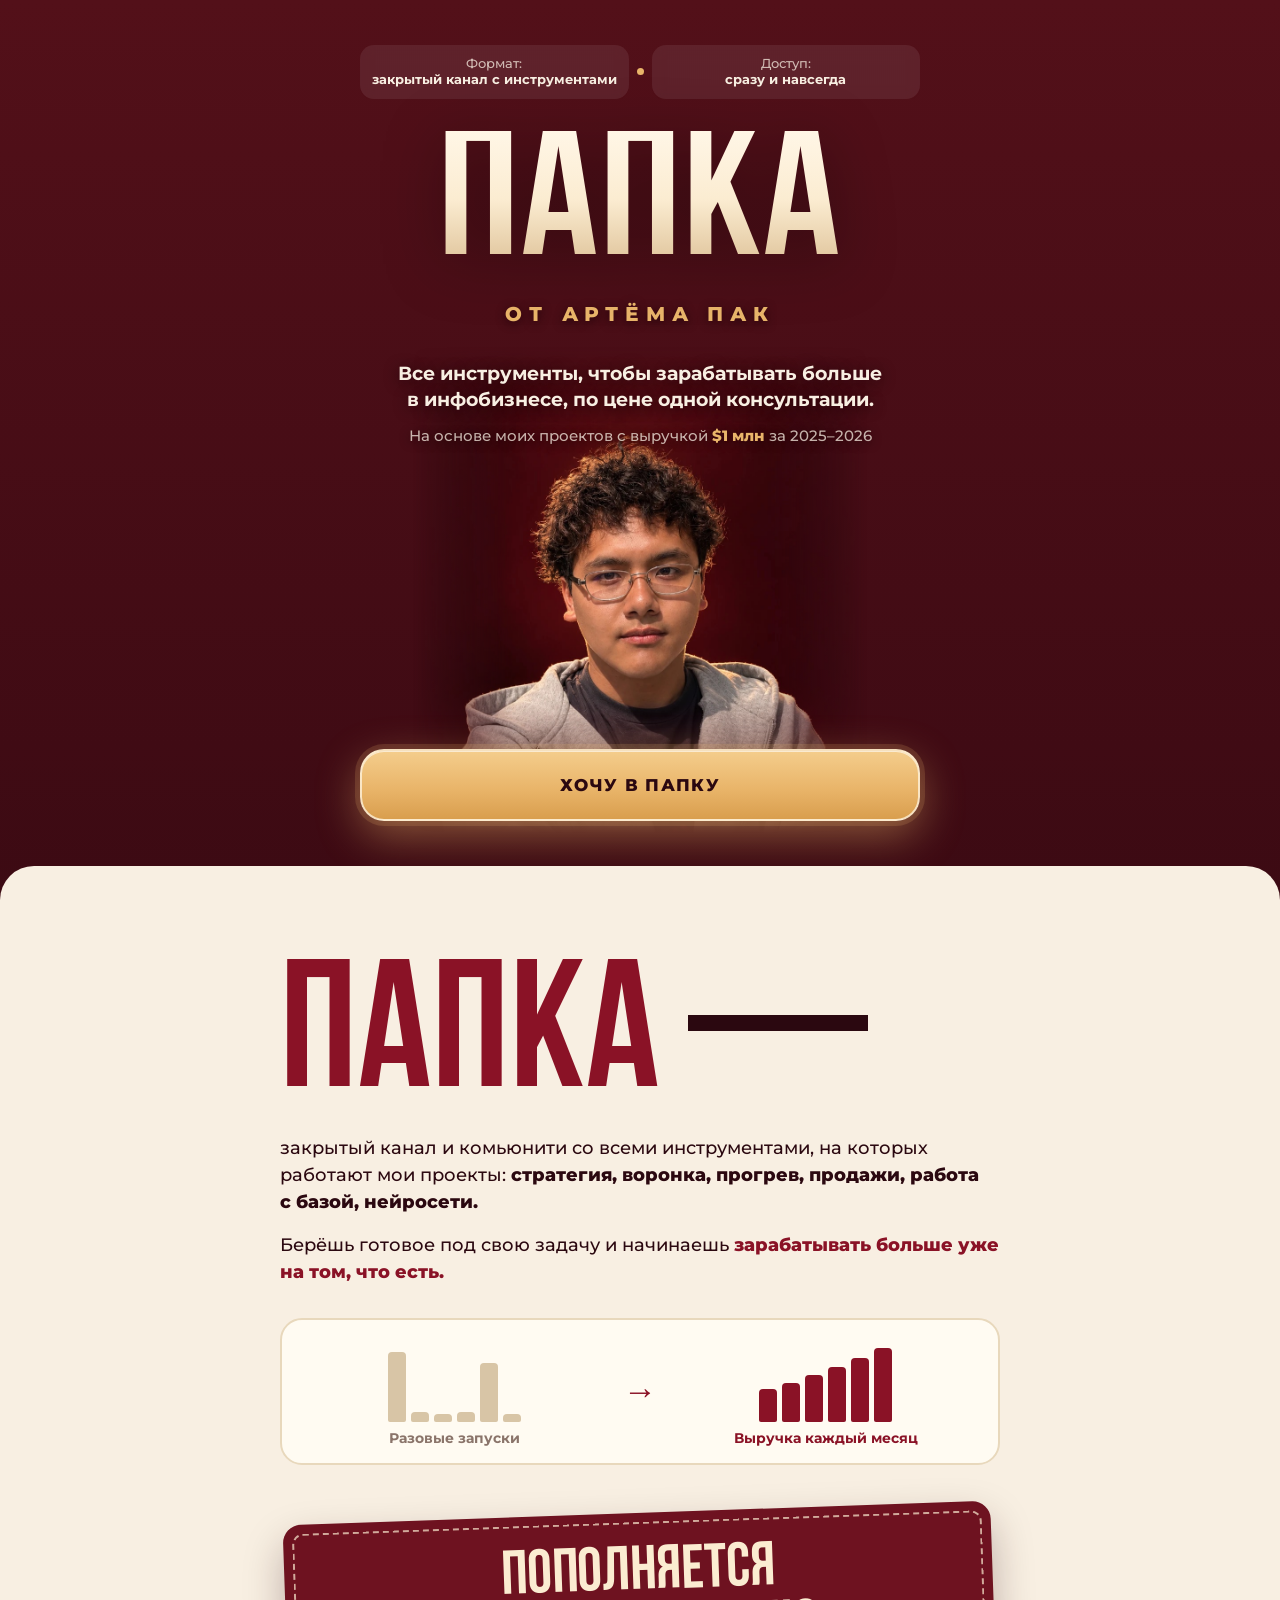
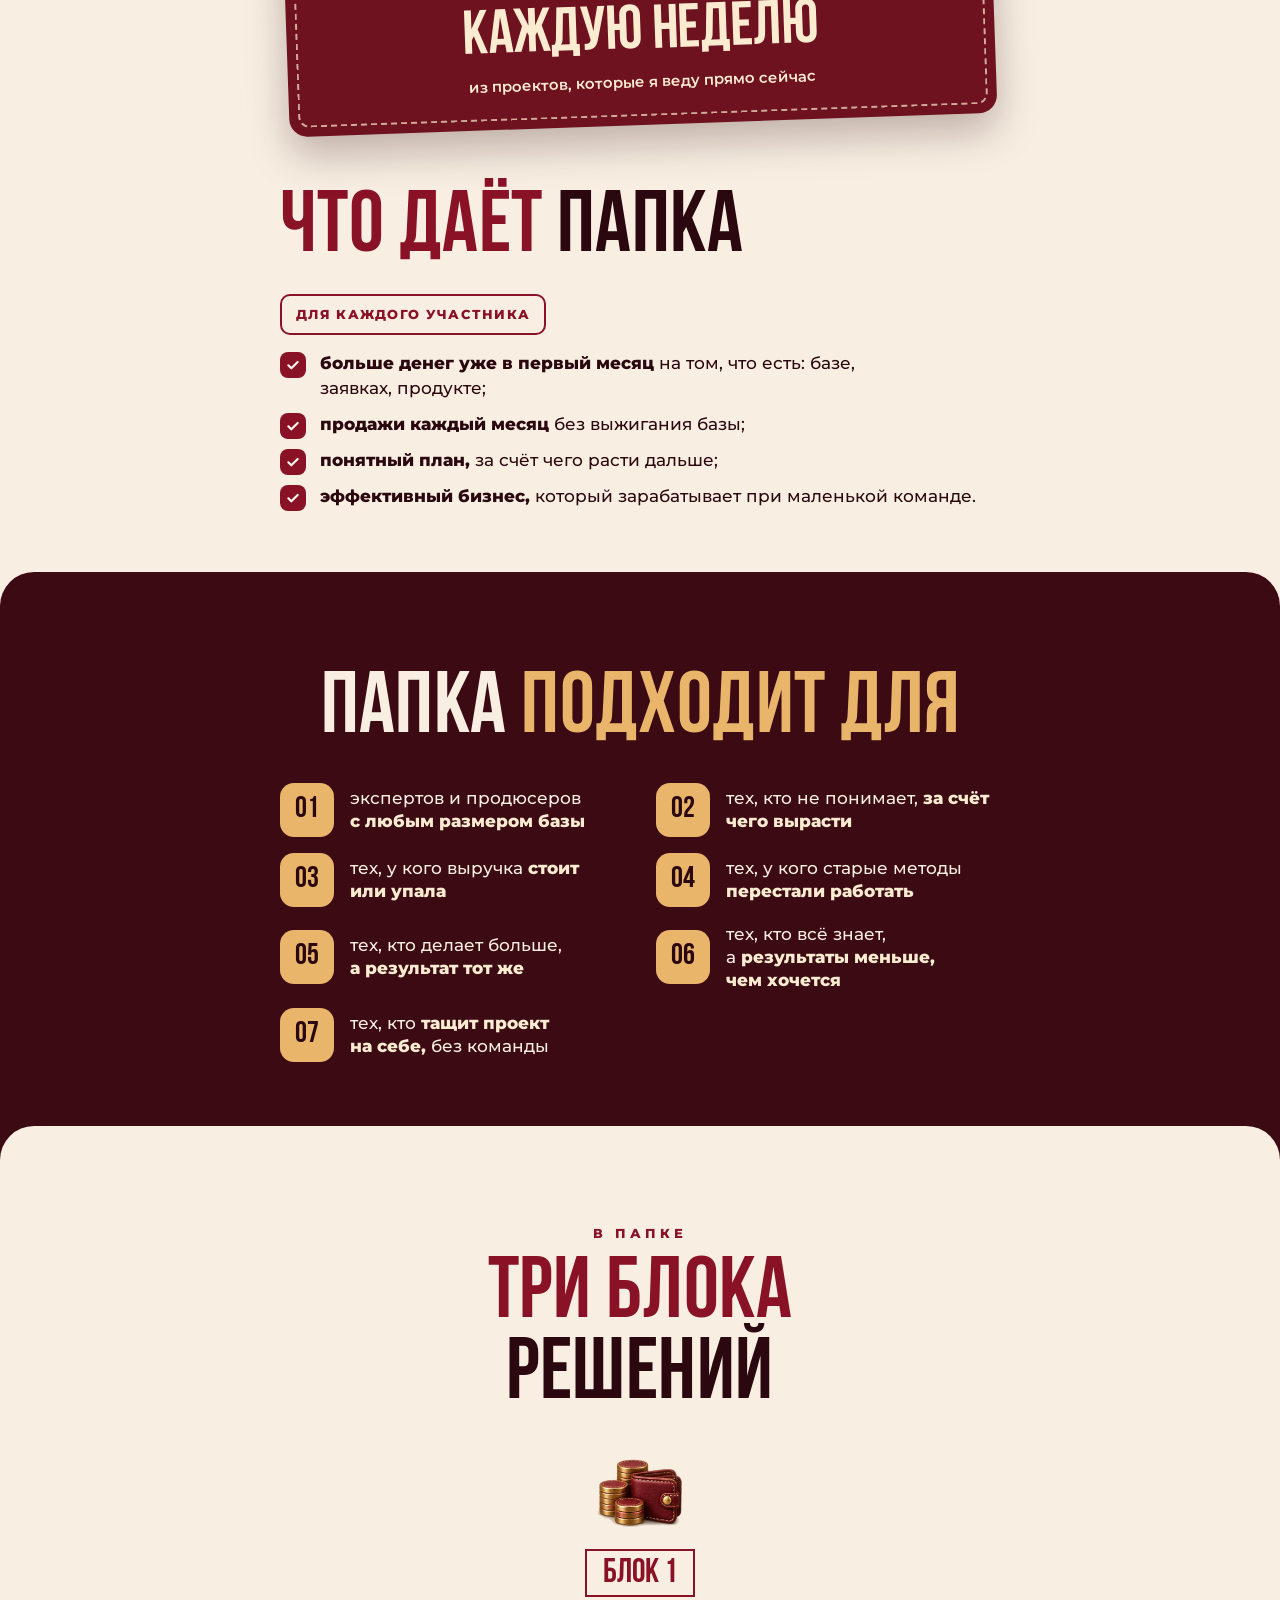
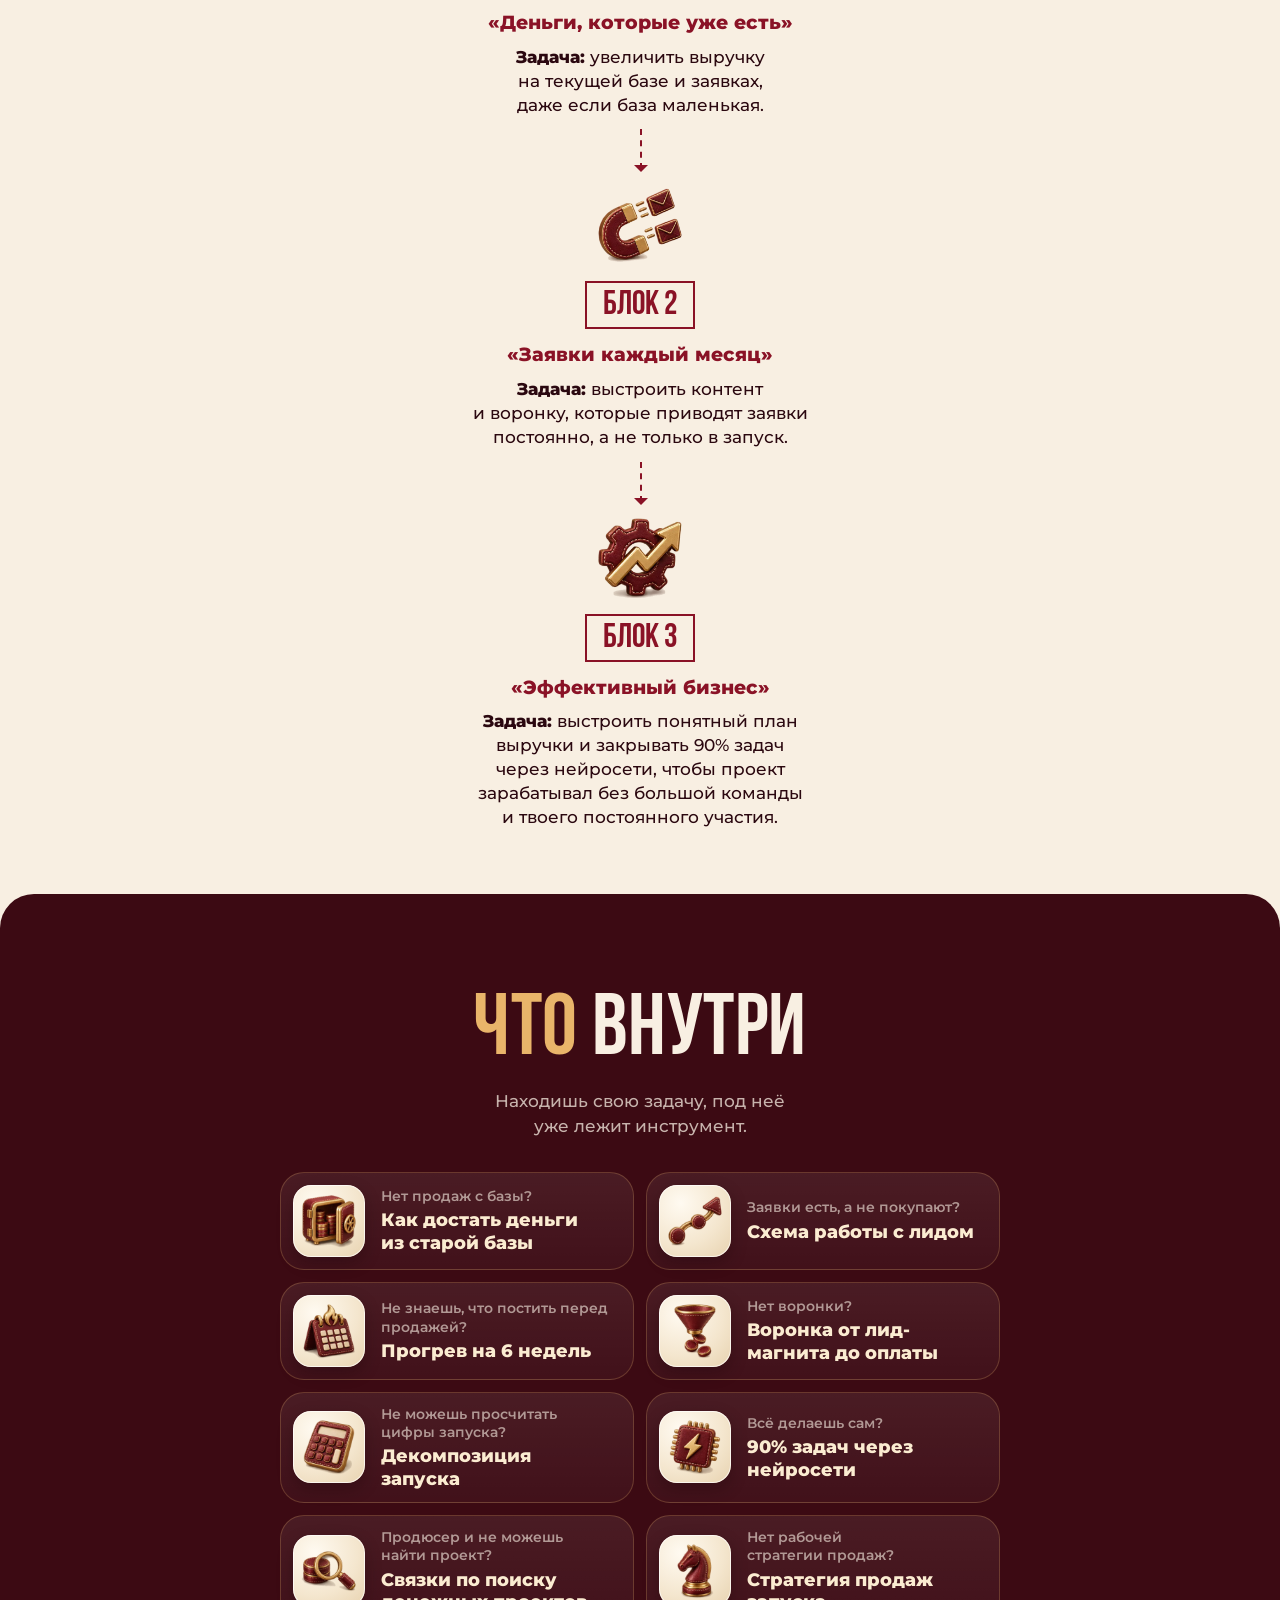
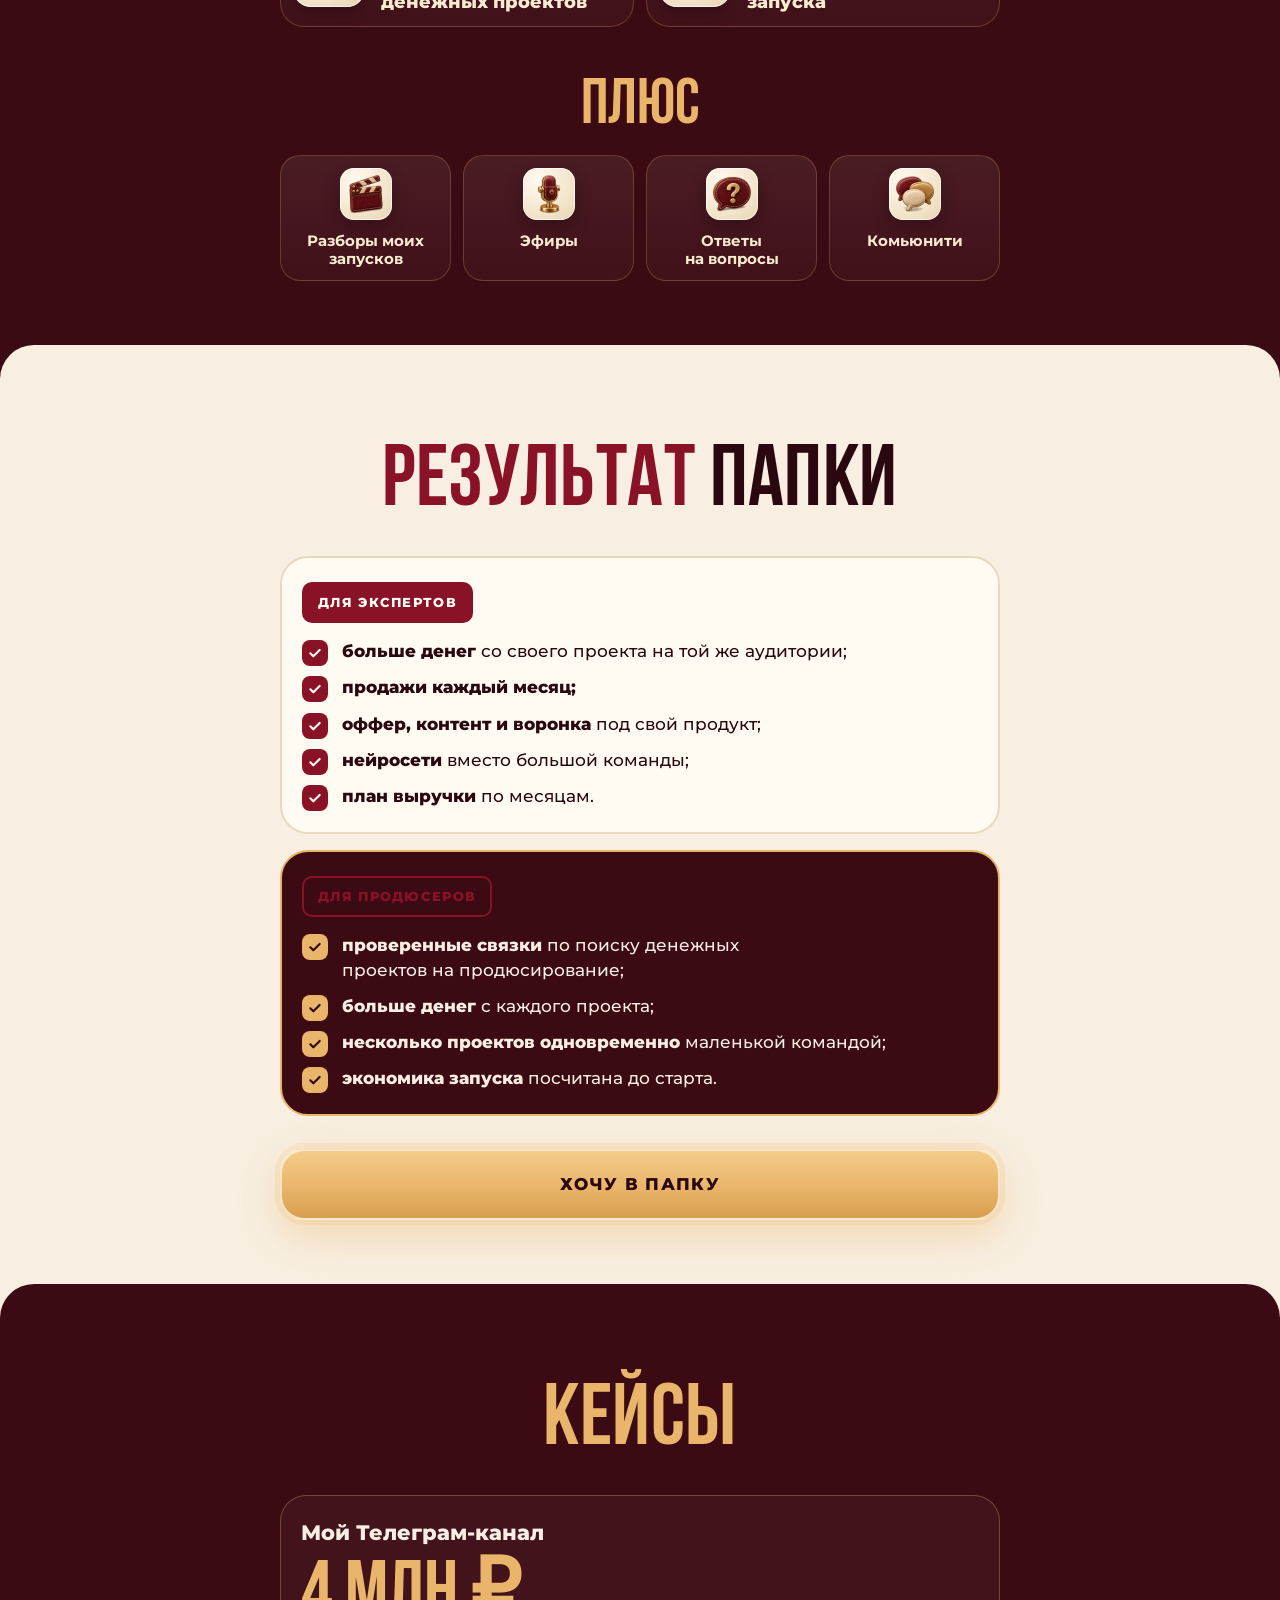
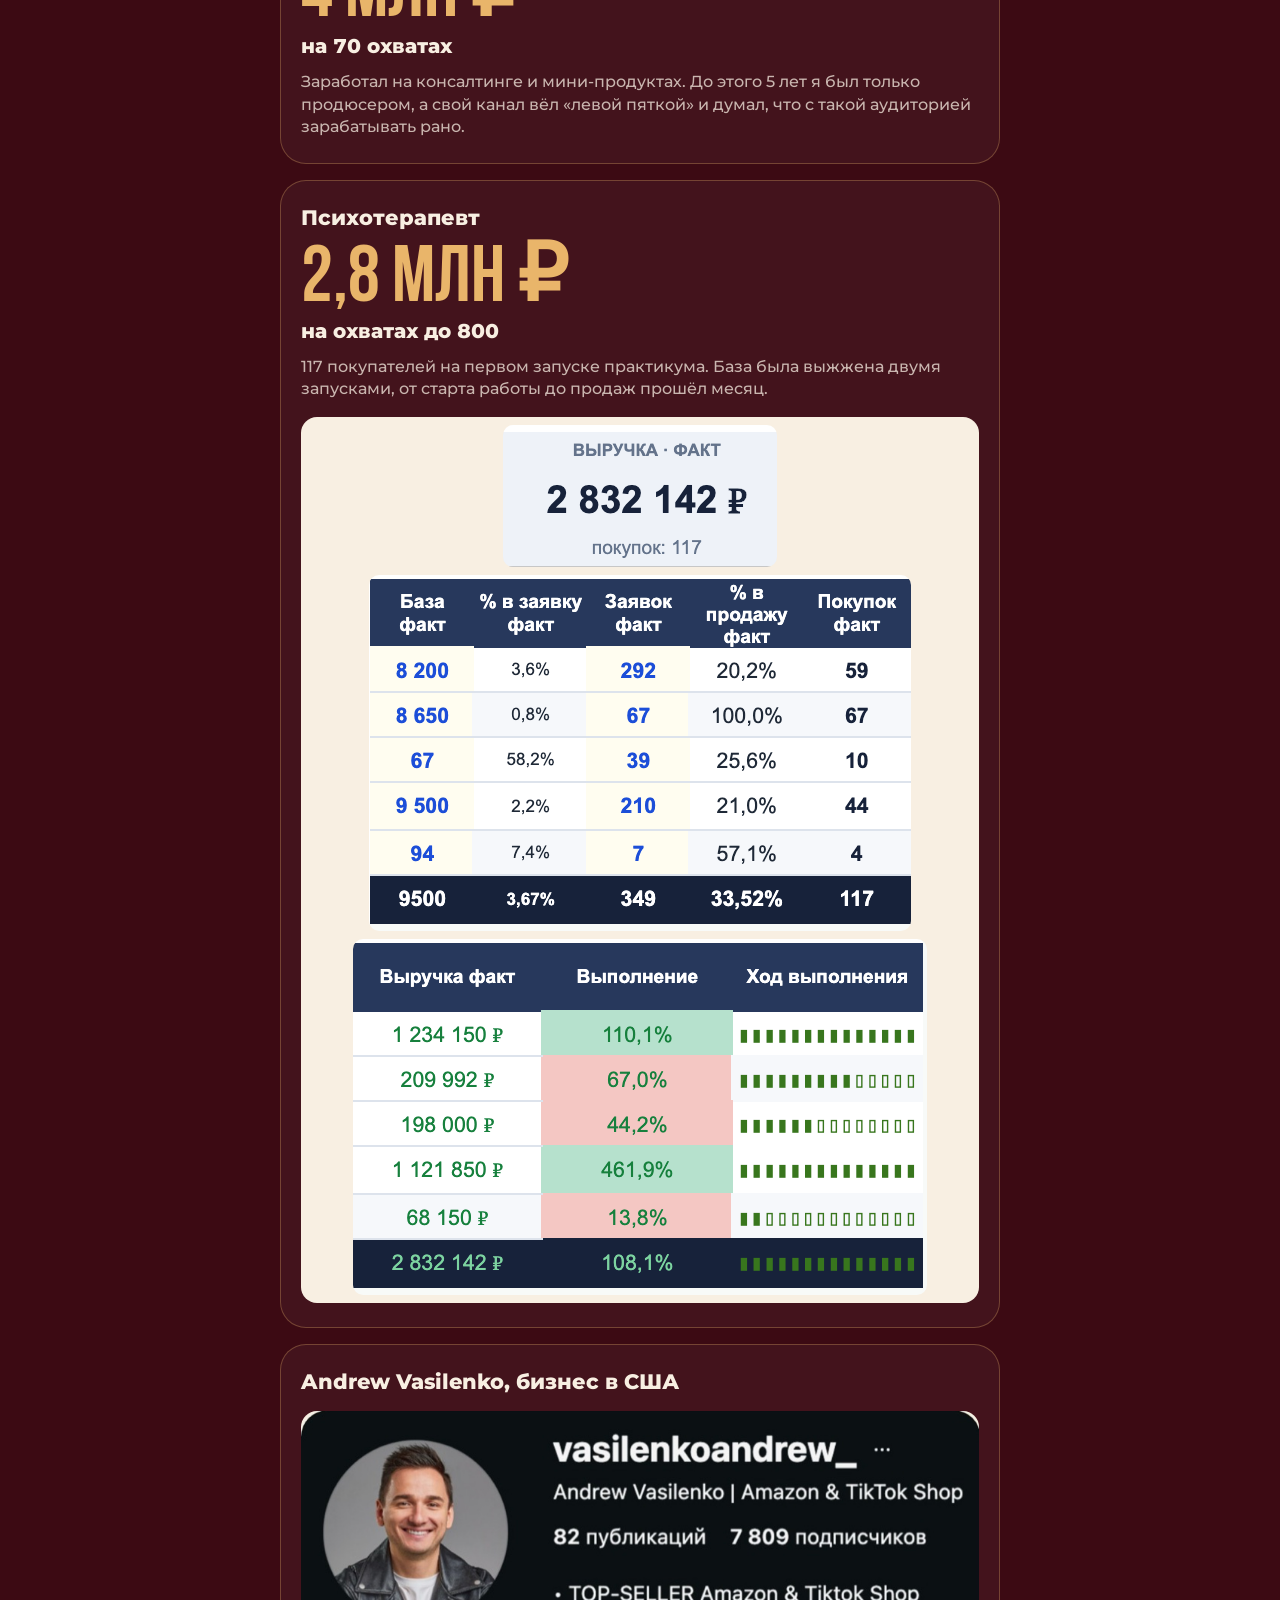
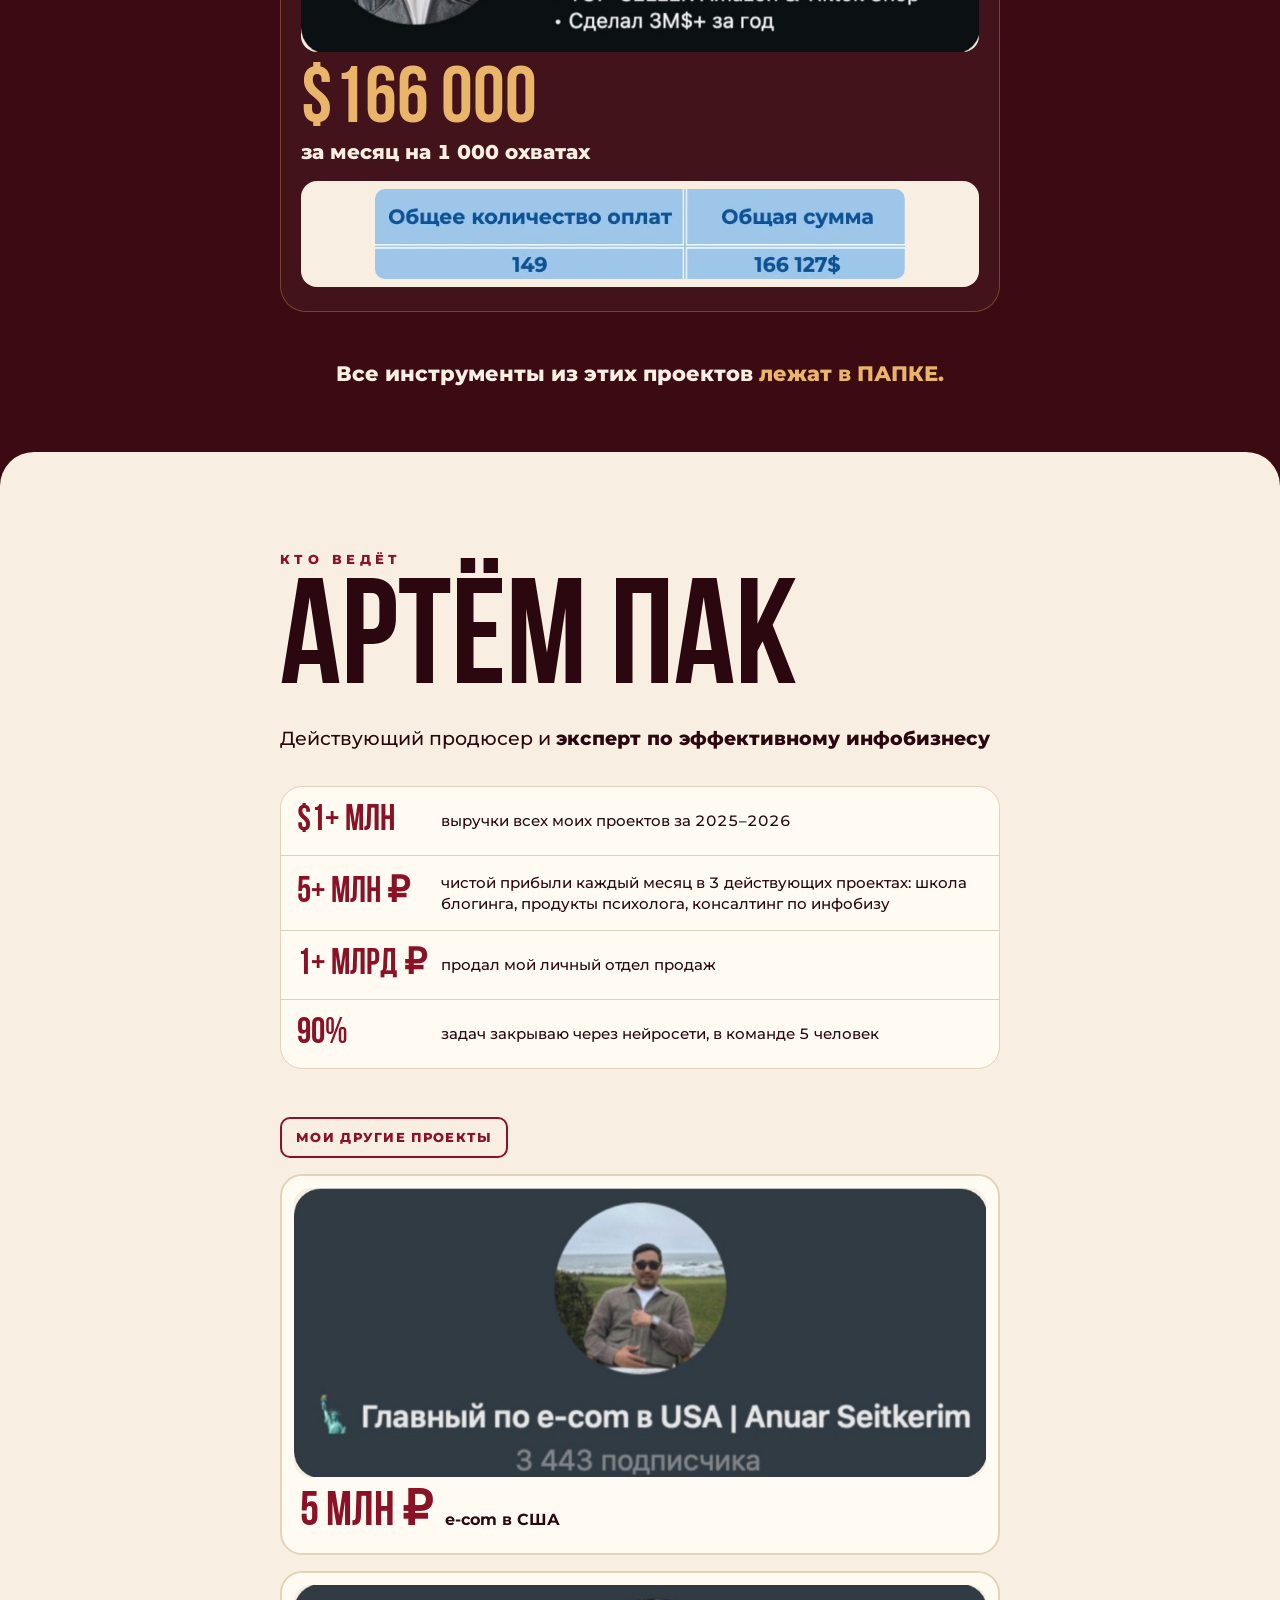
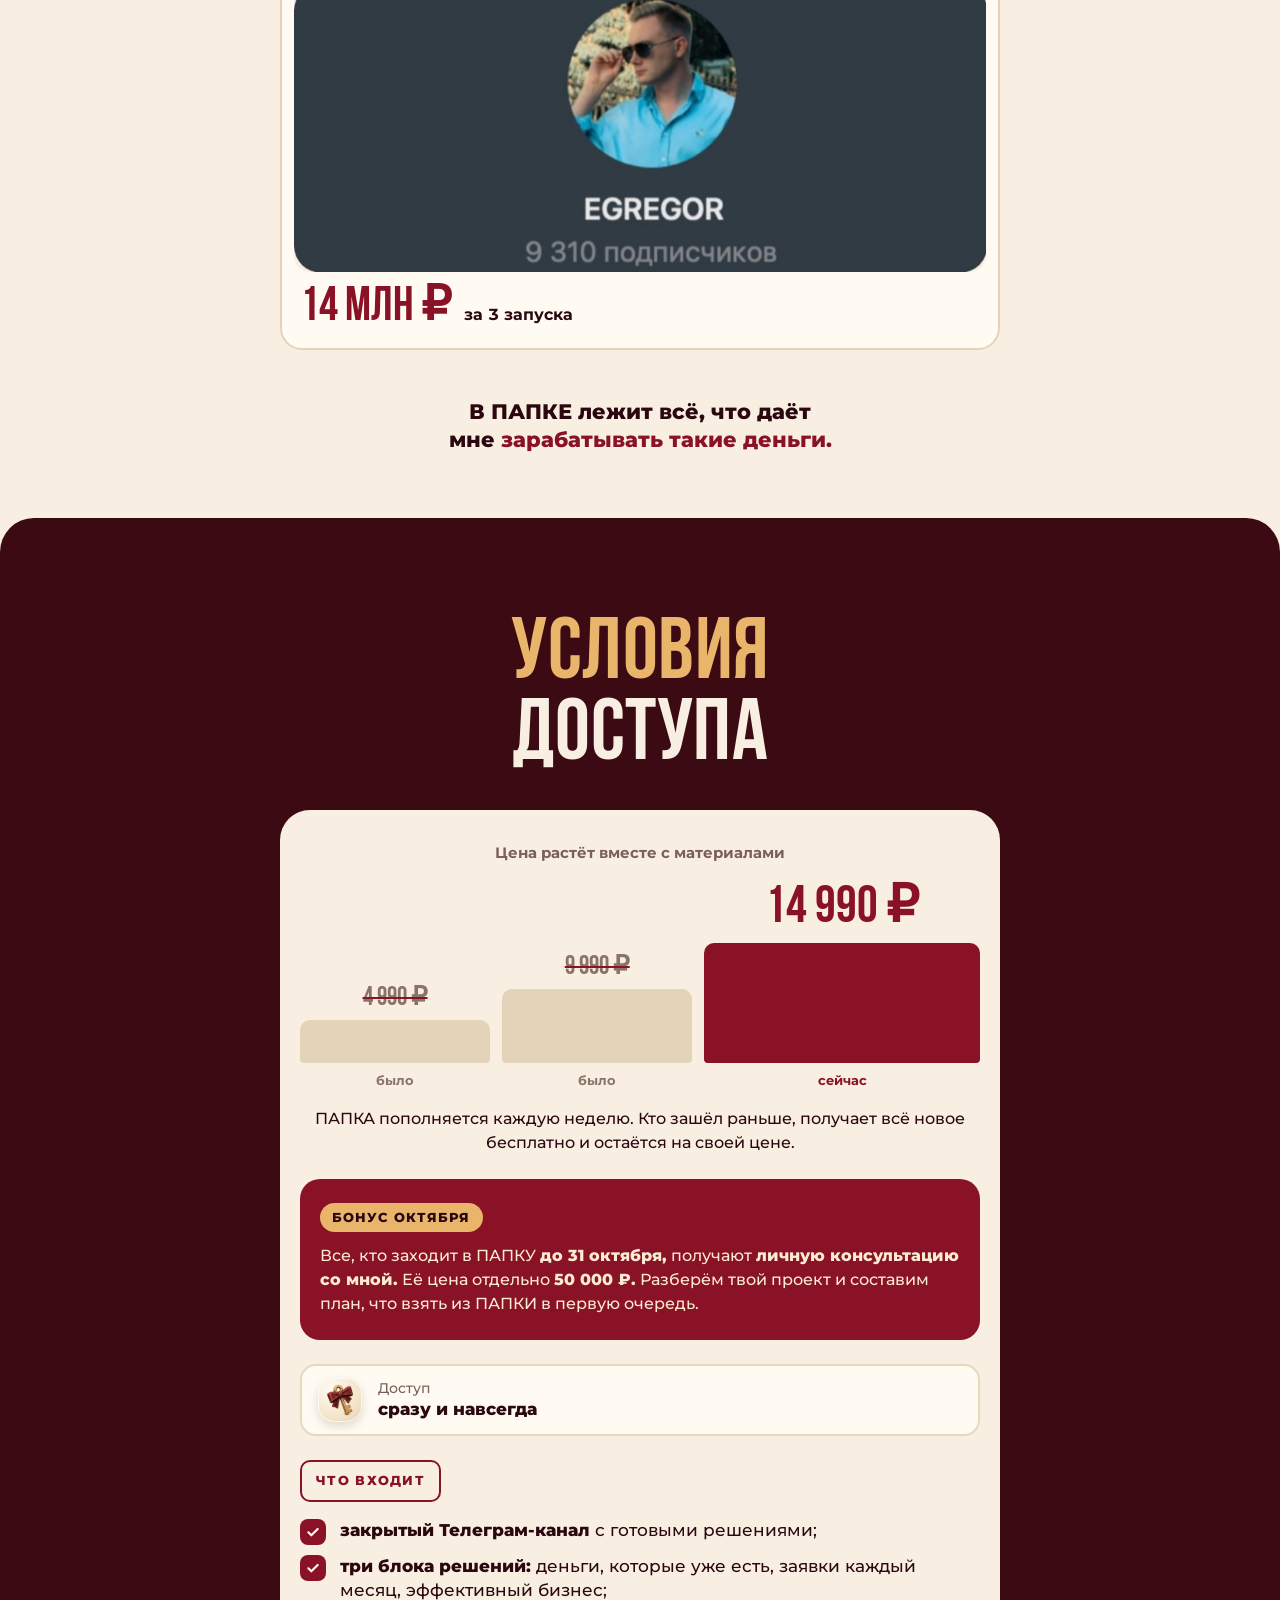
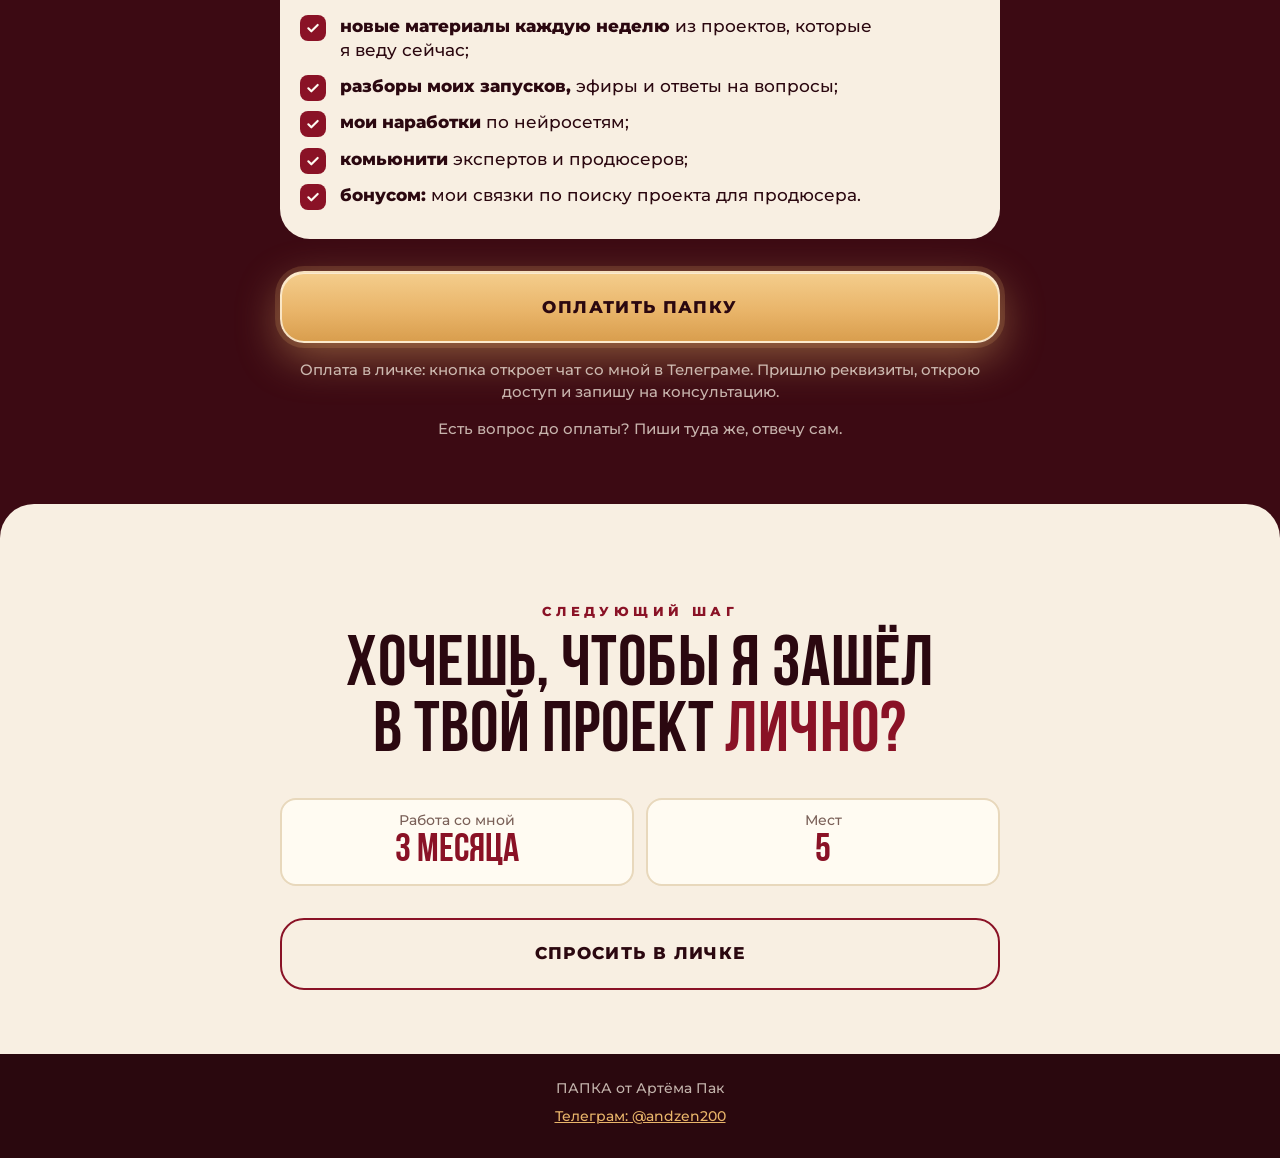
==== commit a6b3641d: "ПАПКА: карточки с иконками на плитках, ровная плашка доступа, без пустого места под скрин Co-Authore" ====
--- a/papka/index.html
+++ b/papka/index.html
@@ -15,7 +15,7 @@
 <link rel="preload" href="fonts/BebasNeue-Bold.ttf" as="font" type="font/ttf" crossorigin>
 <link rel="preload" href="img/hero.jpg" as="image" fetchpriority="high">
 <link rel="stylesheet" href="https://fonts.googleapis.com/css2?family=Montserrat:wght@500;600;700;800&display=swap">
-<link rel="stylesheet" href="styles.css?v=16">
+<link rel="stylesheet" href="styles.css?v=18">
 <script src="main.js?v=4" defer></script>
 </head>
 <body>
@@ -126,21 +126,21 @@
     <h2 class="h2 h2--center" id="inside"><span class="gold">Что</span> внутри</h2>
     <p class="sub">Находишь свою задачу, под неё уже лежит инструмент.</p>
     <ul class="tools">
-      <li class="reveal"><img class="tools__icon" src="img/icons/tool-baza.png" alt="" width="56" height="56" loading="lazy" decoding="async"><div><p class="tools__q">Нет продаж с&nbsp;базы?</p><p class="tools__a">Как достать деньги из&nbsp;старой базы</p></div></li>
-      <li class="reveal"><img class="tools__icon" src="img/icons/tool-lid.png" alt="" width="56" height="56" loading="lazy" decoding="async"><div><p class="tools__q">Заявки есть, а&nbsp;не&nbsp;покупают?</p><p class="tools__a">Схема работы с&nbsp;лидом</p></div></li>
-      <li class="reveal"><img class="tools__icon" src="img/icons/tool-progrev.png" alt="" width="56" height="56" loading="lazy" decoding="async"><div><p class="tools__q">Не&nbsp;знаешь, что постить перед продажей?</p><p class="tools__a">Прогрев на&nbsp;6&nbsp;недель</p></div></li>
-      <li class="reveal"><img class="tools__icon" src="img/icons/tool-voronka.png" alt="" width="56" height="56" loading="lazy" decoding="async"><div><p class="tools__q">Нет воронки?</p><p class="tools__a">Воронка от&nbsp;лид-магнита до&nbsp;оплаты</p></div></li>
-      <li class="reveal"><img class="tools__icon" src="img/icons/tool-dekompoziciya.png" alt="" width="56" height="56" loading="lazy" decoding="async"><div><p class="tools__q">Не&nbsp;можешь просчитать цифры запуска?</p><p class="tools__a">Декомпозиция запуска</p></div></li>
-      <li class="reveal"><img class="tools__icon" src="img/icons/tool-neiroseti.png" alt="" width="56" height="56" loading="lazy" decoding="async"><div><p class="tools__q">Всё делаешь сам?</p><p class="tools__a">90% задач через нейросети</p></div></li>
-      <li class="reveal"><img class="tools__icon" src="img/icons/tool-poisk.png" alt="" width="56" height="56" loading="lazy" decoding="async"><div><p class="tools__q">Продюсер и&nbsp;не&nbsp;можешь найти проект?</p><p class="tools__a">Связки по&nbsp;поиску денежных проектов</p></div></li>
-      <li class="reveal"><img class="tools__icon" src="img/icons/tool-strategiya.png" alt="" width="56" height="56" loading="lazy" decoding="async"><div><p class="tools__q">Нет рабочей стратегии продаж?</p><p class="tools__a">Стратегия продаж запуска</p></div></li>
+      <li class="reveal"><img class="tile tools__icon" src="img/icons/tool-baza.png" alt="" width="72" height="72" loading="lazy" decoding="async"><div><p class="tools__q">Нет продаж с&nbsp;базы?</p><p class="tools__a">Как достать деньги из&nbsp;старой базы</p></div></li>
+      <li class="reveal"><img class="tile tools__icon" src="img/icons/tool-lid.png" alt="" width="72" height="72" loading="lazy" decoding="async"><div><p class="tools__q">Заявки есть, а&nbsp;не&nbsp;покупают?</p><p class="tools__a">Схема работы с&nbsp;лидом</p></div></li>
+      <li class="reveal"><img class="tile tools__icon" src="img/icons/tool-progrev.png" alt="" width="72" height="72" loading="lazy" decoding="async"><div><p class="tools__q">Не&nbsp;знаешь, что постить перед продажей?</p><p class="tools__a">Прогрев на&nbsp;6&nbsp;недель</p></div></li>
+      <li class="reveal"><img class="tile tools__icon" src="img/icons/tool-voronka.png" alt="" width="72" height="72" loading="lazy" decoding="async"><div><p class="tools__q">Нет воронки?</p><p class="tools__a">Воронка от&nbsp;лид-магнита до&nbsp;оплаты</p></div></li>
+      <li class="reveal"><img class="tile tools__icon" src="img/icons/tool-dekompoziciya.png" alt="" width="72" height="72" loading="lazy" decoding="async"><div><p class="tools__q">Не&nbsp;можешь просчитать цифры запуска?</p><p class="tools__a">Декомпозиция запуска</p></div></li>
+      <li class="reveal"><img class="tile tools__icon" src="img/icons/tool-neiroseti.png" alt="" width="72" height="72" loading="lazy" decoding="async"><div><p class="tools__q">Всё делаешь сам?</p><p class="tools__a">90% задач через нейросети</p></div></li>
+      <li class="reveal"><img class="tile tools__icon" src="img/icons/tool-poisk.png" alt="" width="72" height="72" loading="lazy" decoding="async"><div><p class="tools__q">Продюсер и&nbsp;не&nbsp;можешь найти проект?</p><p class="tools__a">Связки по&nbsp;поиску денежных проектов</p></div></li>
+      <li class="reveal"><img class="tile tools__icon" src="img/icons/tool-strategiya.png" alt="" width="72" height="72" loading="lazy" decoding="async"><div><p class="tools__q">Нет рабочей стратегии продаж?</p><p class="tools__a">Стратегия продаж запуска</p></div></li>
     </ul>
     <h3 class="plus">Плюс</h3>
     <ul class="tiles">
-      <li><img class="tiles__icon" src="img/icons/plus-razbory.png" alt="" width="48" height="48" loading="lazy" decoding="async">Разборы моих запусков</li>
-      <li><img class="tiles__icon" src="img/icons/plus-efiry.png" alt="" width="48" height="48" loading="lazy" decoding="async">Эфиры</li>
-      <li><img class="tiles__icon" src="img/icons/plus-voprosy.png" alt="" width="48" height="48" loading="lazy" decoding="async">Ответы на&nbsp;вопросы</li>
-      <li><img class="tiles__icon" src="img/icons/plus-komyuniti.png" alt="" width="48" height="48" loading="lazy" decoding="async">Комьюнити</li>
+      <li><img class="tile tiles__icon" src="img/icons/plus-razbory.png" alt="" width="48" height="48" loading="lazy" decoding="async">Разборы моих запусков</li>
+      <li><img class="tile tiles__icon" src="img/icons/plus-efiry.png" alt="" width="48" height="48" loading="lazy" decoding="async">Эфиры</li>
+      <li><img class="tile tiles__icon" src="img/icons/plus-voprosy.png" alt="" width="48" height="48" loading="lazy" decoding="async">Ответы на&nbsp;вопросы</li>
+      <li><img class="tile tiles__icon" src="img/icons/plus-komyuniti.png" alt="" width="48" height="48" loading="lazy" decoding="async">Комьюнити</li>
     </ul>
   </div>
 </section>
@@ -181,8 +181,6 @@
       <h3 class="case__who">Мой Телеграм-канал</h3>
       <p class="fact"><b>4&nbsp;млн&nbsp;₽</b> на&nbsp;70 охватах</p>
       <p class="case__text">Заработал на&nbsp;консалтинге и&nbsp;мини-продуктах. До&nbsp;этого 5&nbsp;лет я&nbsp;был только продюсером, а&nbsp;свой канал вёл «левой пяткой» и&nbsp;думал, что с&nbsp;такой аудиторией зарабатывать рано.</p>
-      <!-- Скрин к этому кейсу: положить в img/ и вставить сюда <figure class="shot"><img ...></figure> -->
-      <div class="shot shot--empty">Место под скрин: выручка с&nbsp;канала</div>
     </article>
 
     <article class="case reveal">
@@ -254,7 +252,7 @@
       </div>
 
       <div class="meta">
-        <p class="meta__key"><img class="meta__icon" src="img/icons/dostup.png" alt="" width="44" height="44" loading="lazy" decoding="async"><span>Доступ:</span><b>сразу и&nbsp;навсегда</b></p>
+        <p class="meta__key"><img class="tile meta__icon" src="img/icons/dostup.png" alt="" width="56" height="56" loading="lazy" decoding="async"><span class="meta__txt"><span>Доступ</span><b>сразу и&nbsp;навсегда</b></span></p>
       </div>
 
       <p class="label label--wine">Что входит</p>
--- a/papka/styles.css
+++ b/papka/styles.css
@@ -329,9 +329,28 @@
 /* ---------- 7. Что внутри ---------- */
 
 .tools { display: grid; gap: var(--s2); margin-top: var(--s5); }
-.tools li { display: grid; grid-template-columns: 56px 1fr; align-items: center; gap: var(--s3); padding: var(--s3) 20px var(--s3) var(--s3); border-radius: 18px; background: var(--paper); color: var(--ink); }
-.tools__q { color: #8A746A; font-size: 14.5px; font-weight: 700; line-height: 1.3; }
-.tools__a { margin-top: 4px; font-size: 18px; font-weight: 800; line-height: 1.3; }
+/* карточка на тёмном: полупрозрачная, тонкая золотая кромка; иконка на светлой плитке */
+.tools li {
+  display: grid;
+  grid-template-columns: 72px 1fr;
+  align-items: center;
+  gap: var(--s3);
+  padding: var(--s2) 20px var(--s2) var(--s2);
+  border: 1px solid rgba(233, 181, 106, .24);
+  border-radius: 24px;
+  background: linear-gradient(180deg, rgba(255, 255, 255, .075), rgba(255, 255, 255, .03));
+}
+.tools__q { color: rgba(248, 239, 226, .6); font-size: 14px; font-weight: 600; line-height: 1.3; }
+.tools__a { margin-top: 4px; color: var(--hero-ink); font-size: 18px; font-weight: 800; line-height: 1.25; }
+/* светлая плитка под иконку: одна на весь сайт */
+.tile {
+  flex: none;
+  padding: 8px;
+  border-radius: 18px;
+  background: radial-gradient(circle at 30% 25%, #FFFAF1 0%, #F4E6CE 58%, #E7D2AF 100%);
+  box-shadow: inset 0 0 0 1px rgba(255, 255, 255, .7), 0 6px 16px rgba(20, 3, 7, .28);
+}
+.tools__icon { width: 72px; height: 72px; }
 .plus { margin-top: var(--s6); color: var(--gold); font: 700 64px/1 var(--display); text-transform: uppercase; text-align: center; }
 .tiles { display: grid; grid-template-columns: 1fr 1fr; gap: var(--s2); margin-top: var(--s3); }
 .tiles li {
@@ -340,13 +359,15 @@
   gap: var(--s2);
   min-height: 64px;
   padding: var(--s2);
-  border-radius: 16px;
-  background: rgba(255, 255, 255, .07);
+  border: 1px solid rgba(233, 181, 106, .24);
+  border-radius: 20px;
+  background: linear-gradient(180deg, rgba(255, 255, 255, .075), rgba(255, 255, 255, .03));
+  color: var(--hero-ink);
   font-size: 14.5px;
   font-weight: 700;
   line-height: 1.25;
 }
-.tiles__icon { flex: none; width: 48px; height: 48px; }
+.tiles__icon { width: 52px; height: 52px; padding: 6px; border-radius: 14px; }
 
 /* ---------- 8. Результат ---------- */
 
@@ -424,8 +445,10 @@
 .meta { display: grid; gap: var(--s2); margin-top: var(--s4); }
 .meta--two { grid-template-columns: 1fr 1fr; margin-top: var(--s5); }
 .meta p { padding: var(--s2); border: 2px solid #E8D8BC; border-radius: 16px; background: var(--paper); font-size: 15px; line-height: 1.3; text-align: center; }
-.meta__key { display: grid; grid-template-columns: auto auto; justify-content: center; align-items: center; column-gap: var(--s2); text-align: left; }
-.meta__key .meta__icon { grid-row: span 2; }
+.meta .meta__key { display: flex; align-items: center; gap: var(--s3); padding: var(--s2) var(--s3); text-align: left; }
+.meta__icon { width: 56px; height: 56px; padding: 6px; border-radius: 16px; box-shadow: inset 0 0 0 1px rgba(255, 255, 255, .7), 0 4px 10px rgba(43, 8, 16, .14); }
+.meta .meta__txt { color: var(--ink); font-size: 15px; }
+.meta__txt b { display: block; font-size: 17px; }
 .meta__icon { flex: none; width: 44px; height: 44px; }
 .meta span { display: block; color: #7A6058; font-size: 13.5px; }
 .sec--last .meta b { color: var(--accent); font: 700 40px/1.05 var(--display); }
@@ -472,6 +495,7 @@
   .pills { max-width: 560px; margin-inline: auto; width: 100%; }
   .hero__lead, .hero__note, .hero__foot .btn { width: 100%; max-width: 560px; margin-inline: auto; }
   .fits { grid-template-columns: 1fr 1fr; column-gap: var(--s5); }
+  .tools { grid-template-columns: 1fr 1fr; }
   .tiles { grid-template-columns: repeat(4, 1fr); }
   .tiles li { flex-direction: column; text-align: center; }
 }
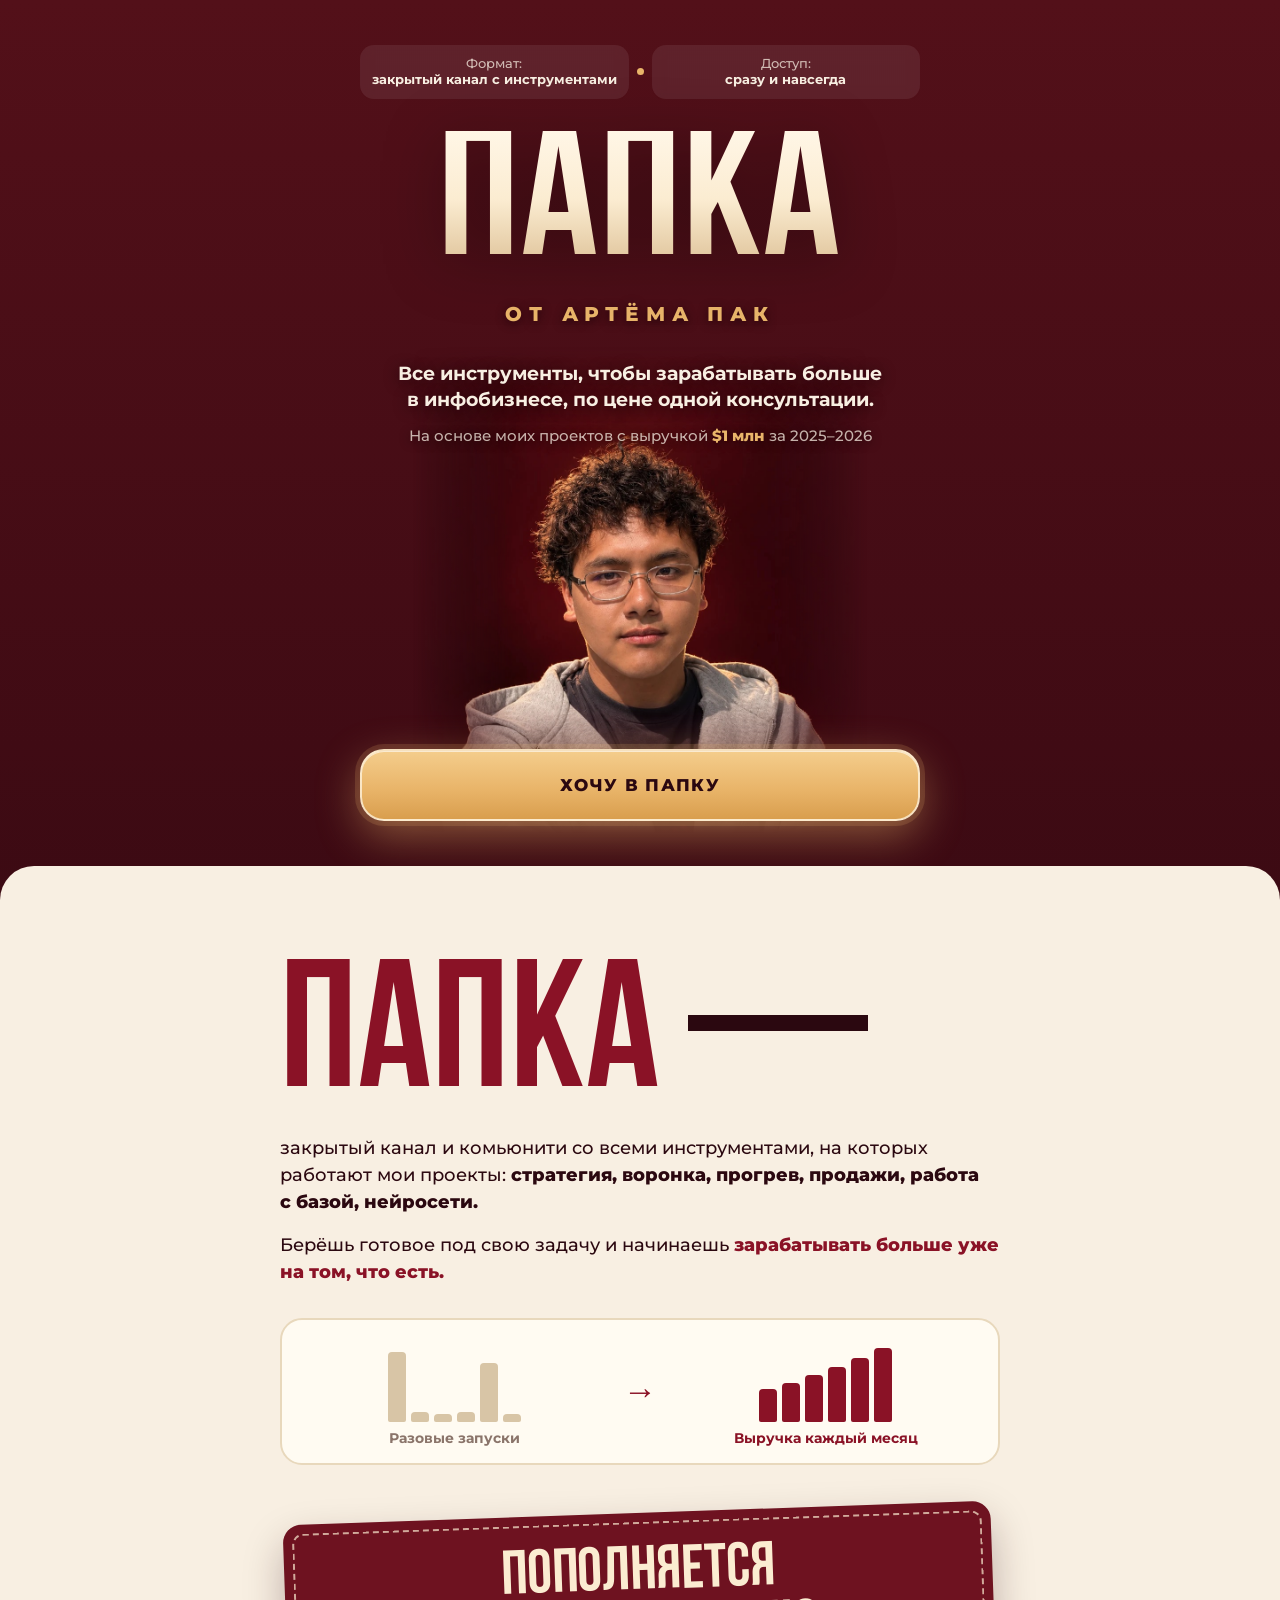
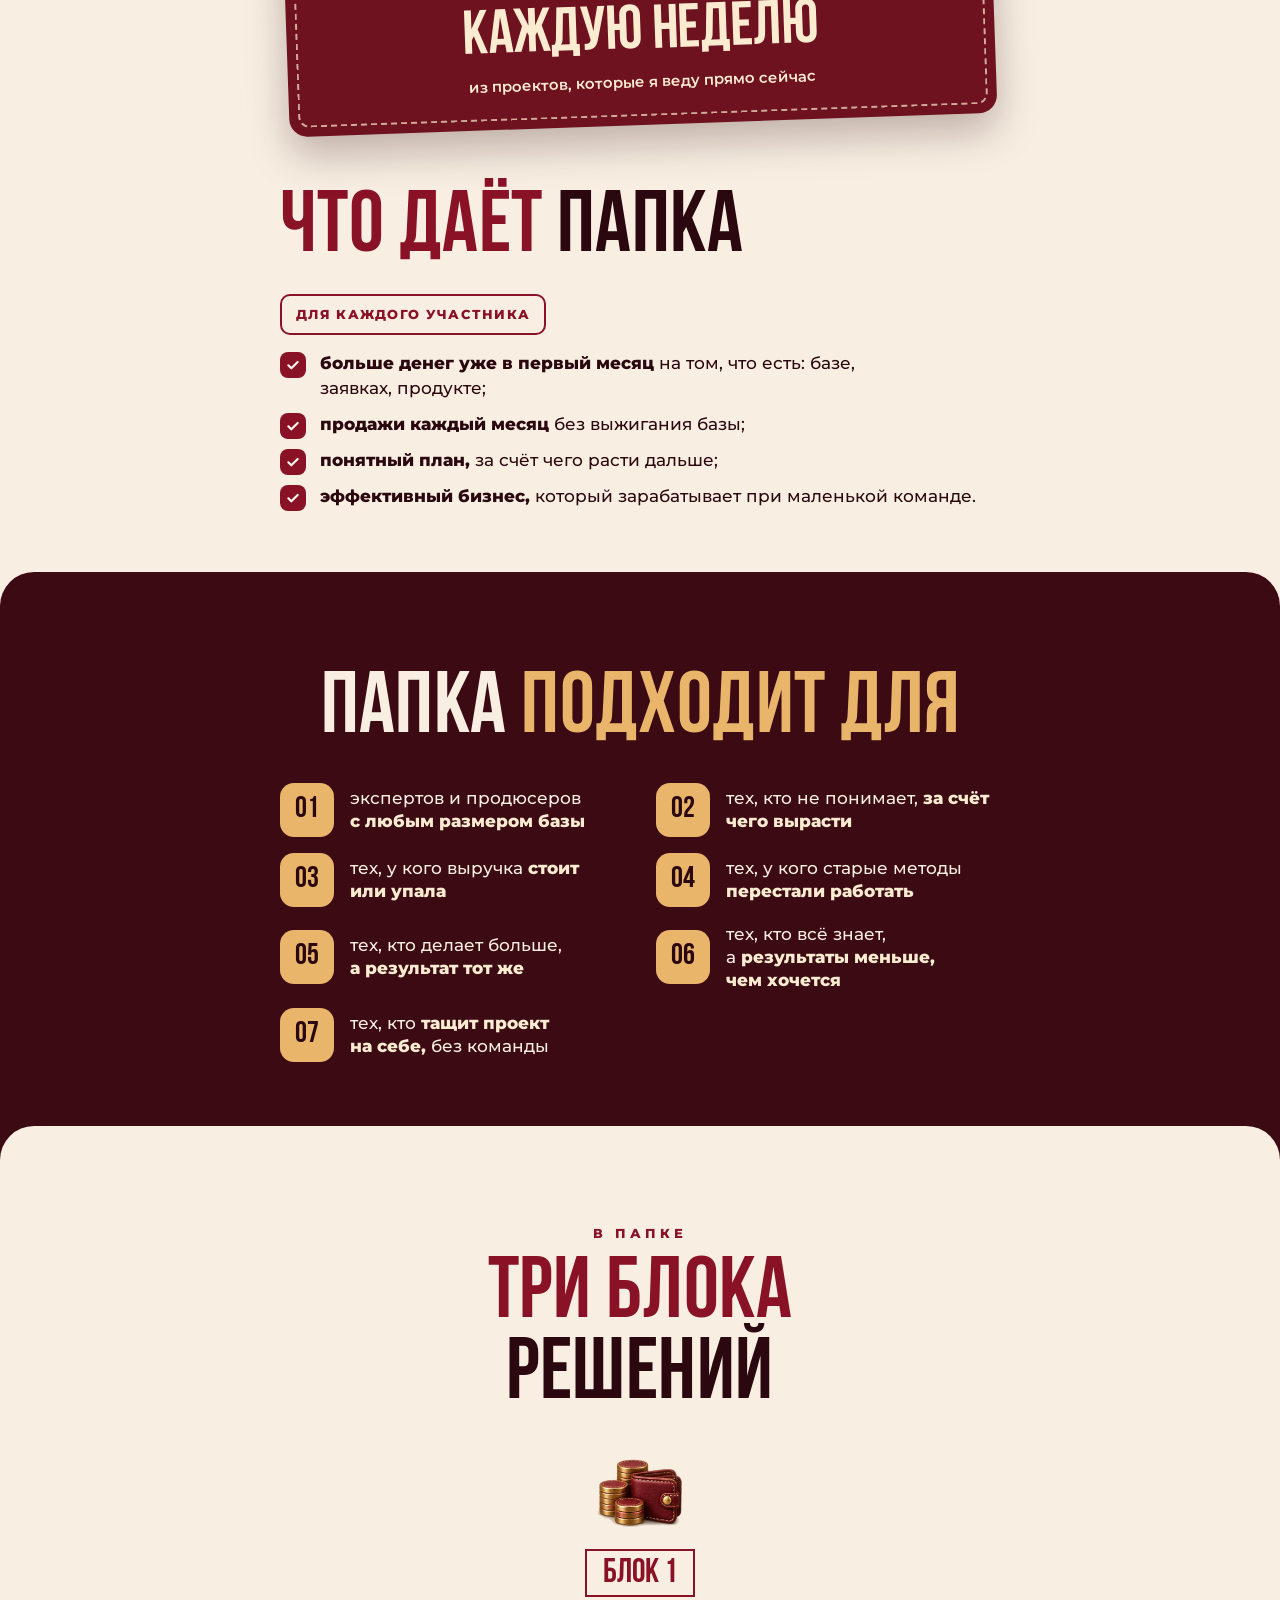
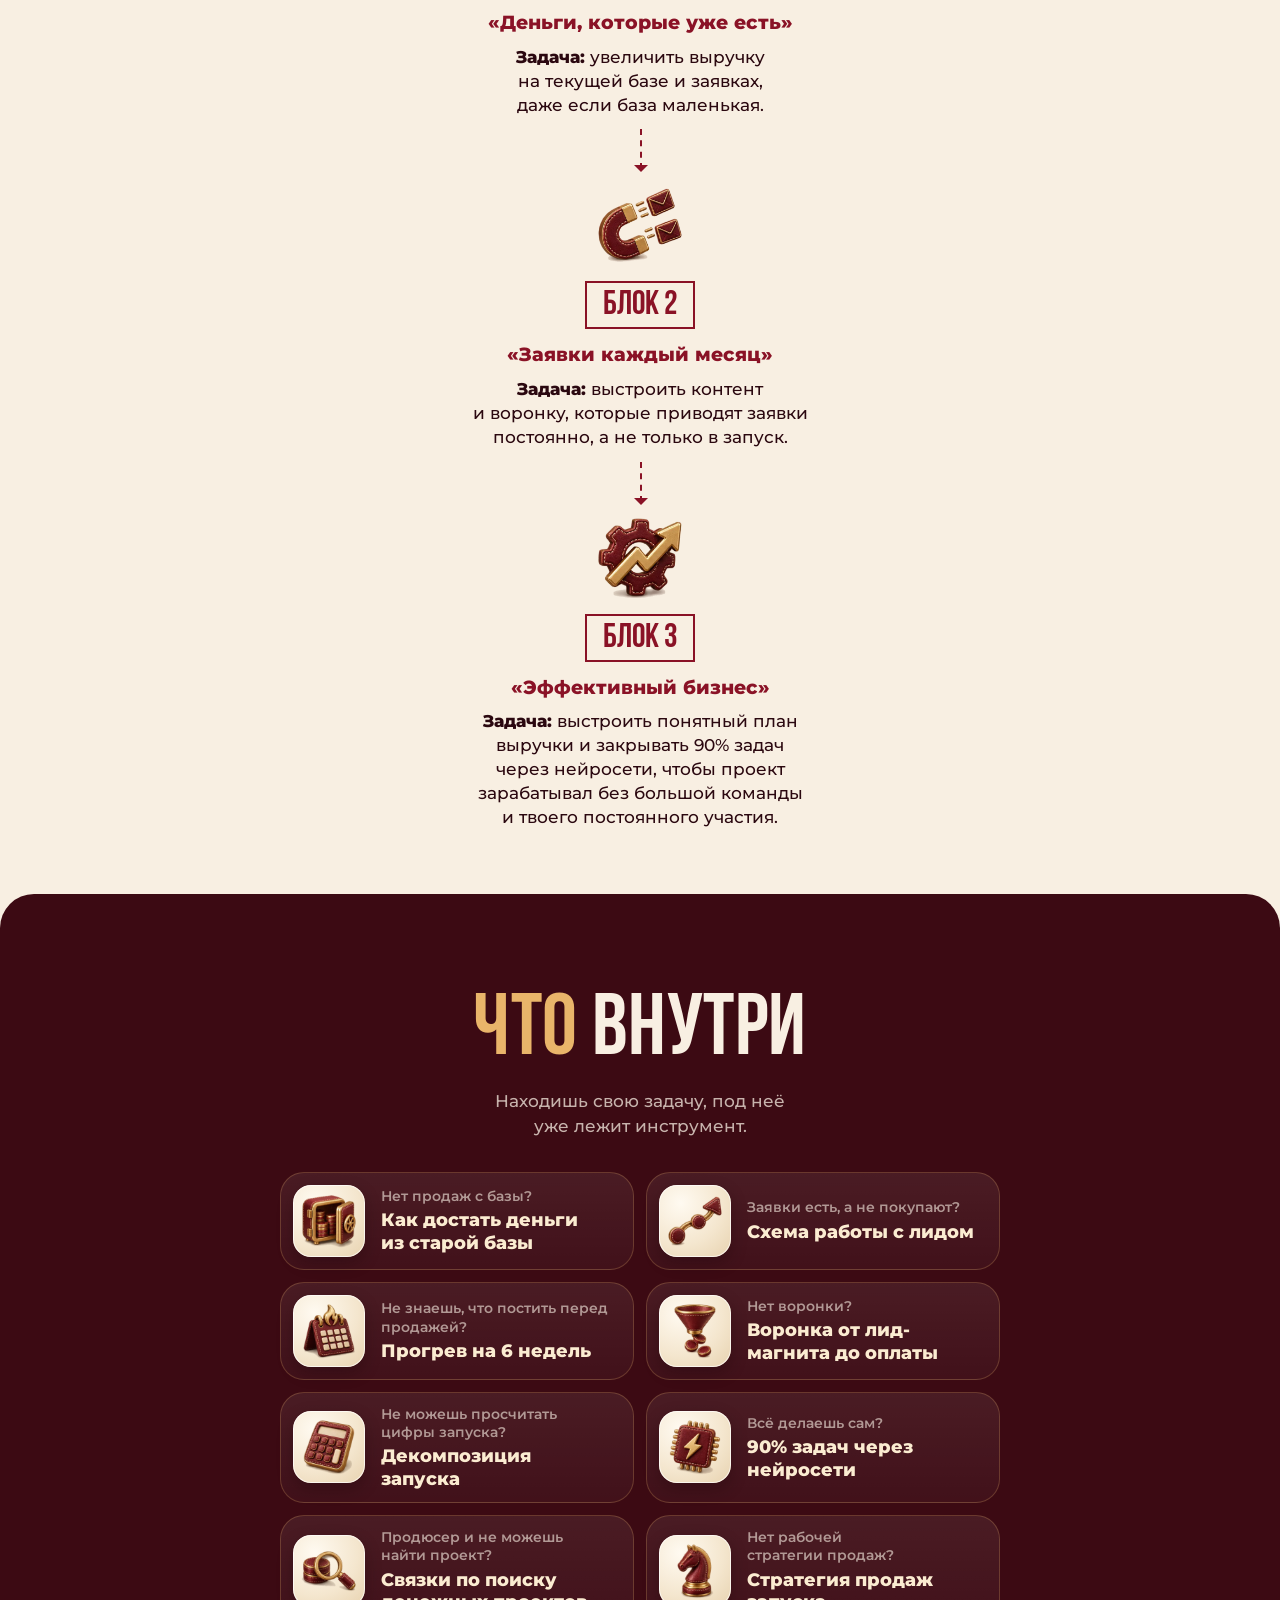
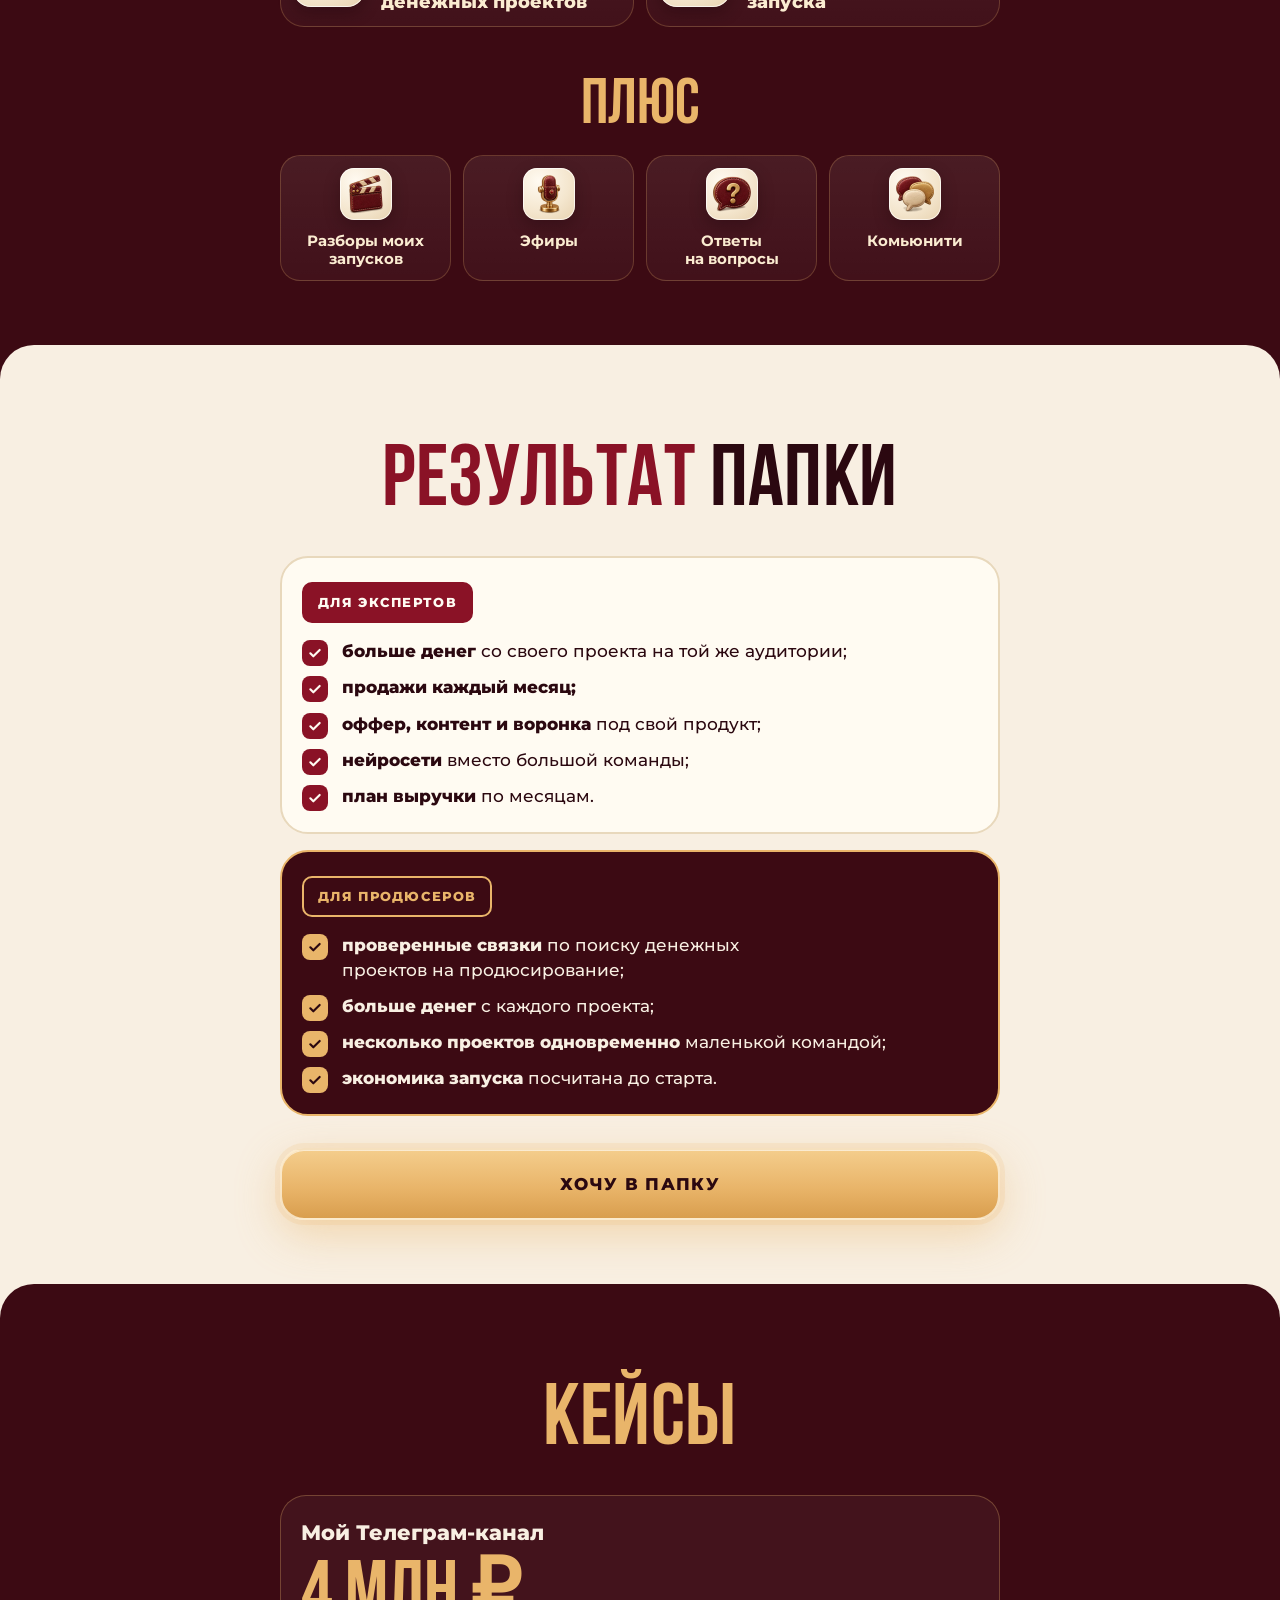
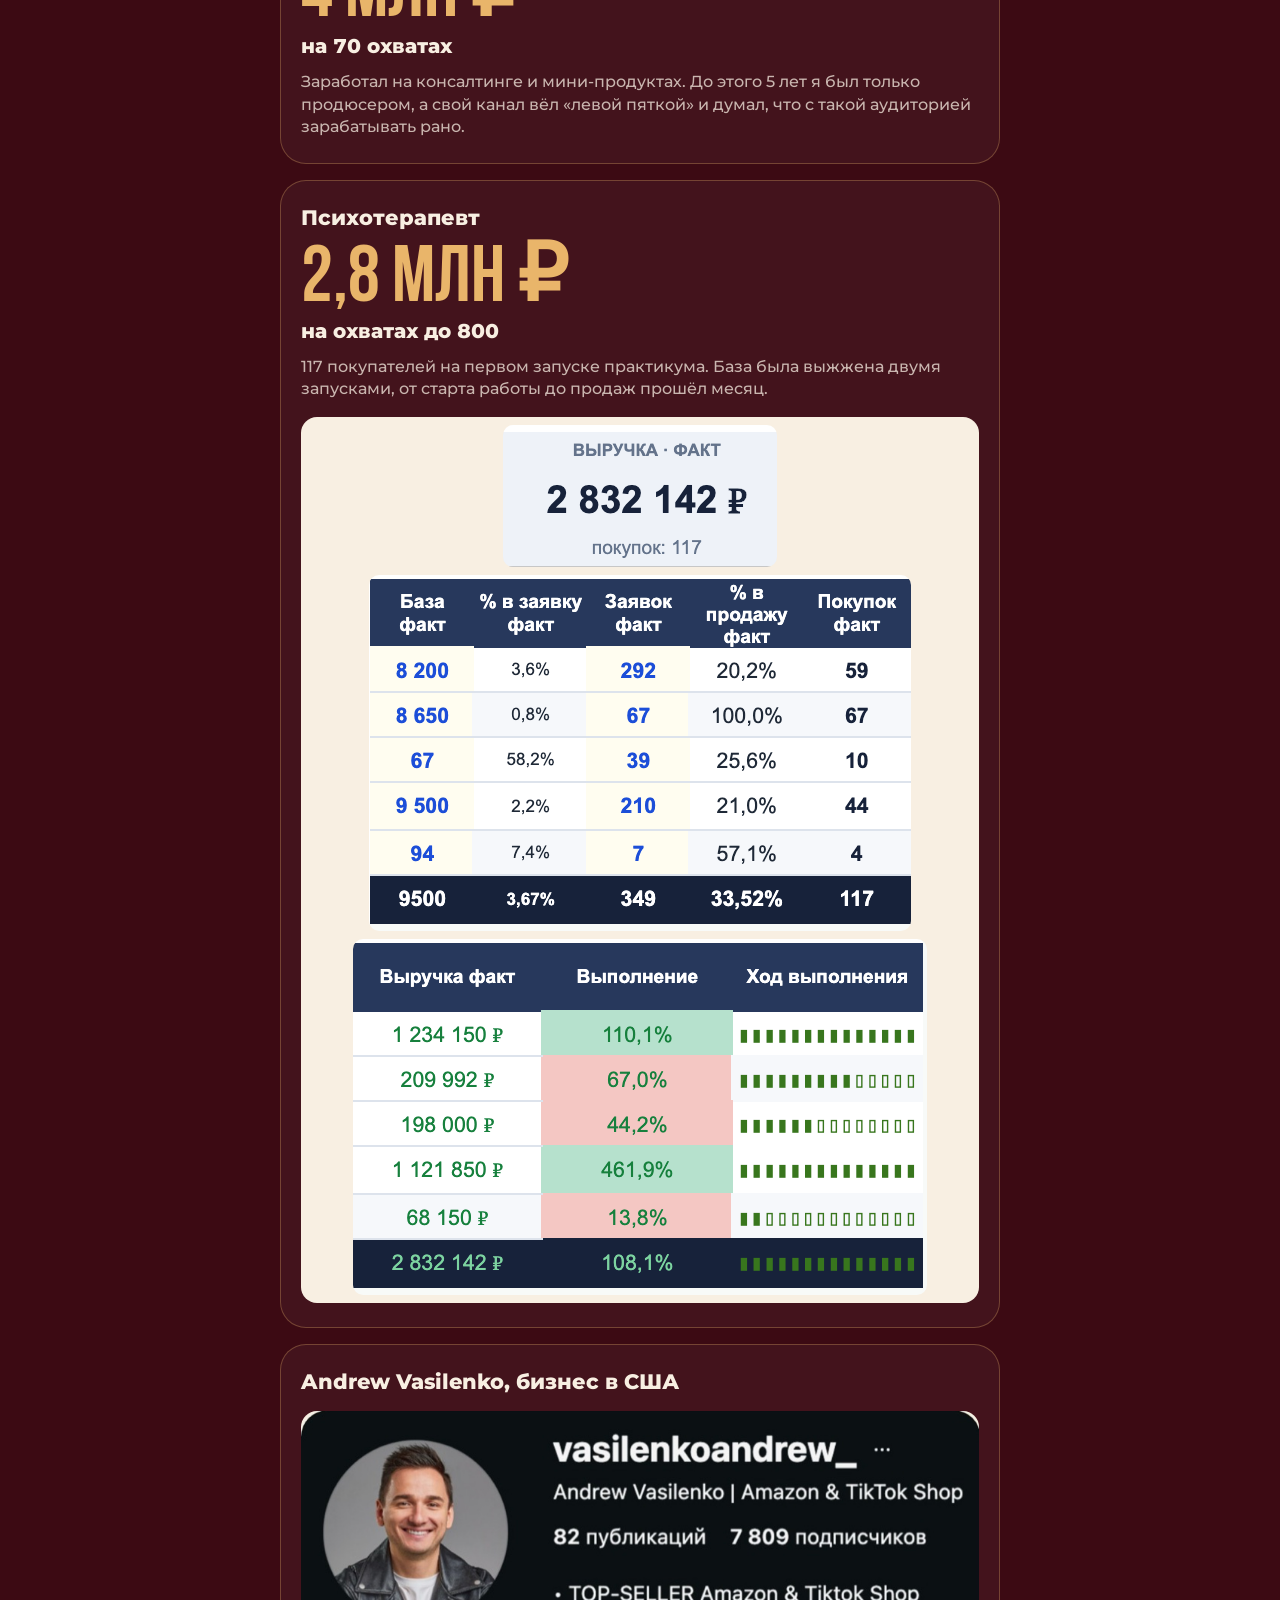
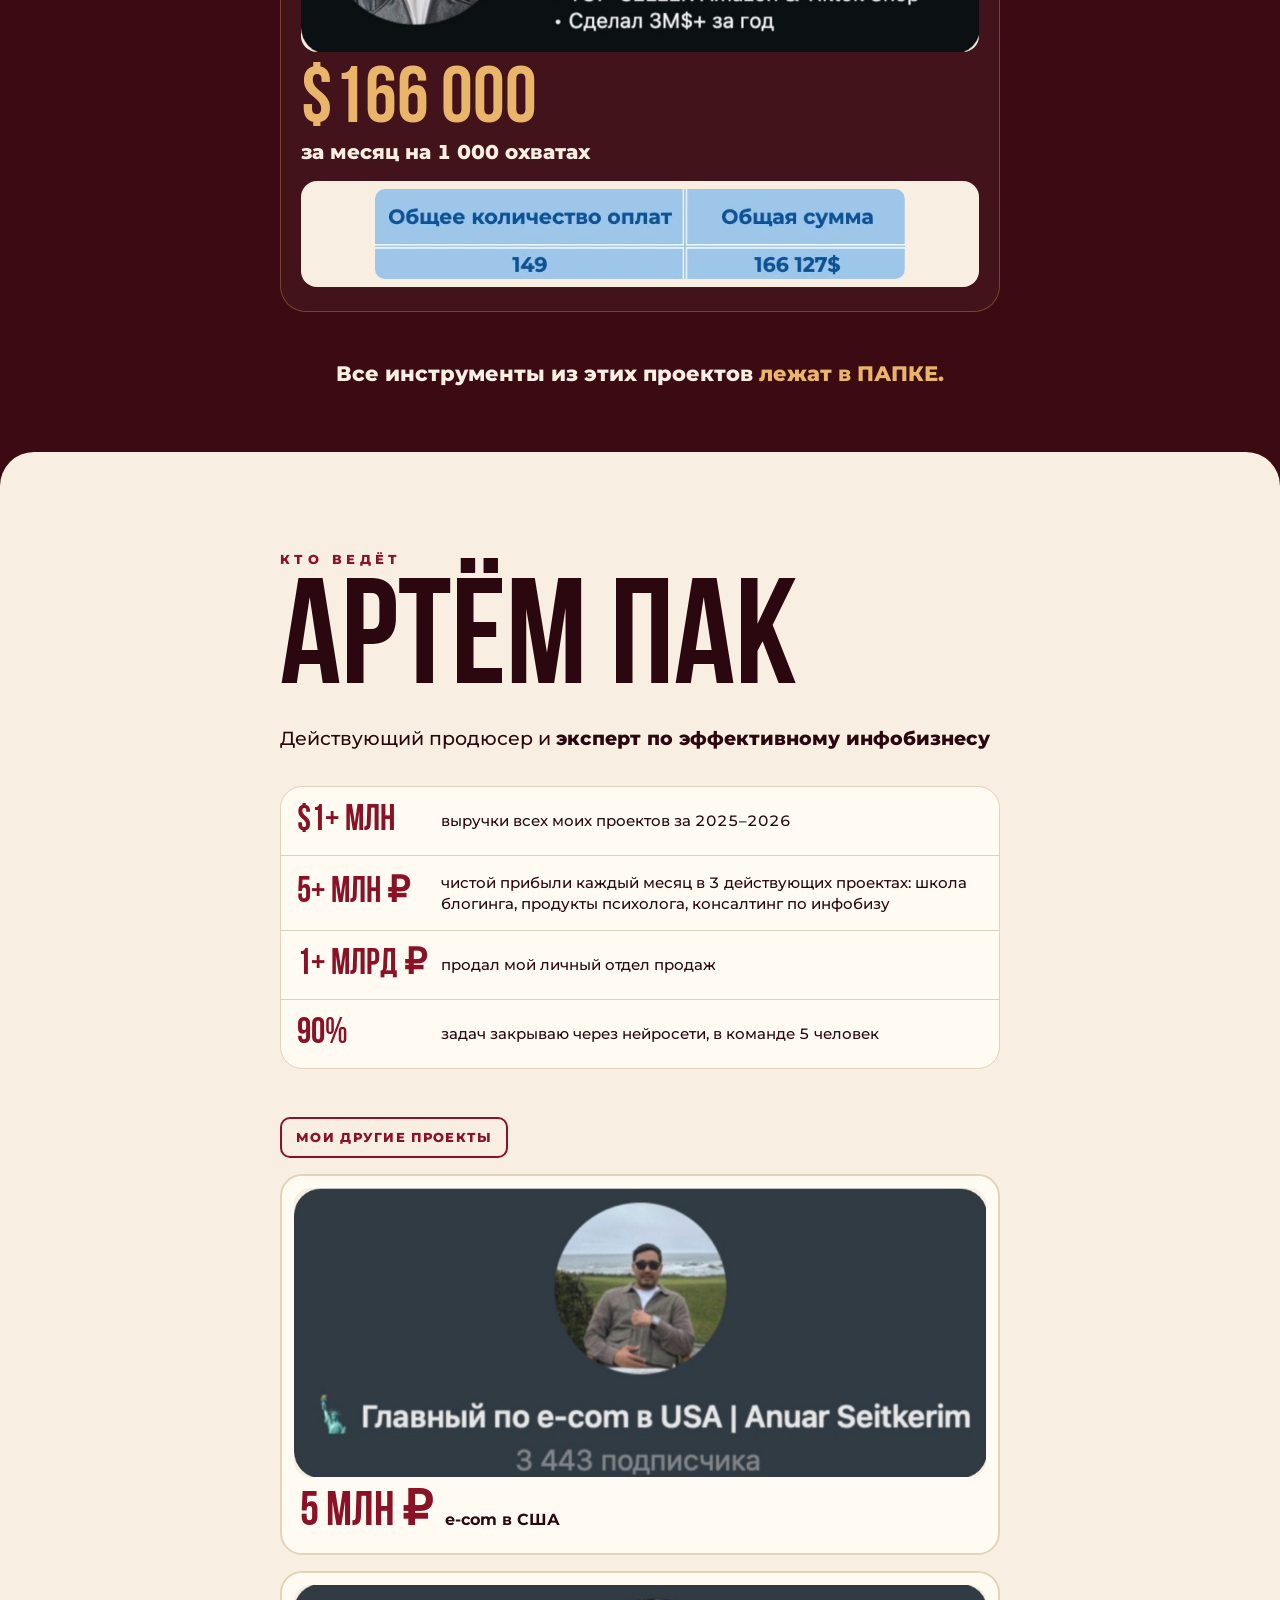
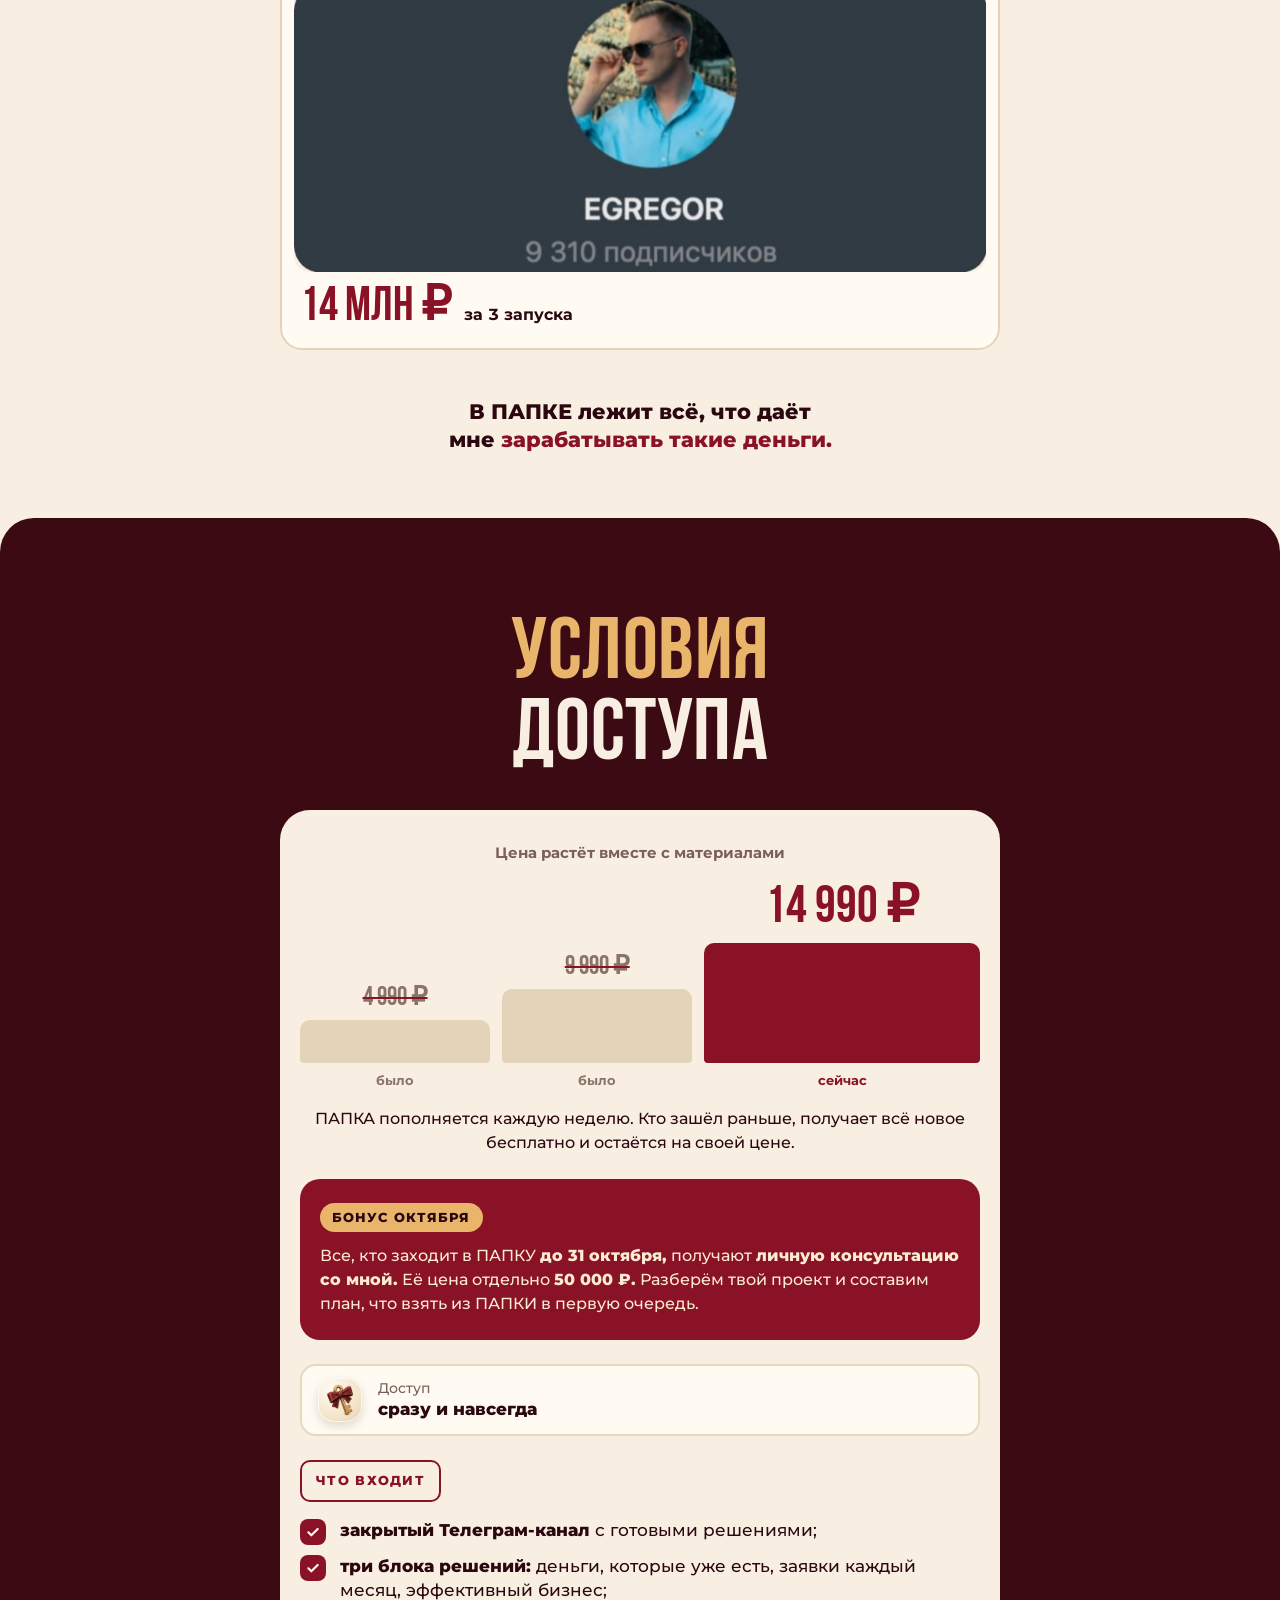
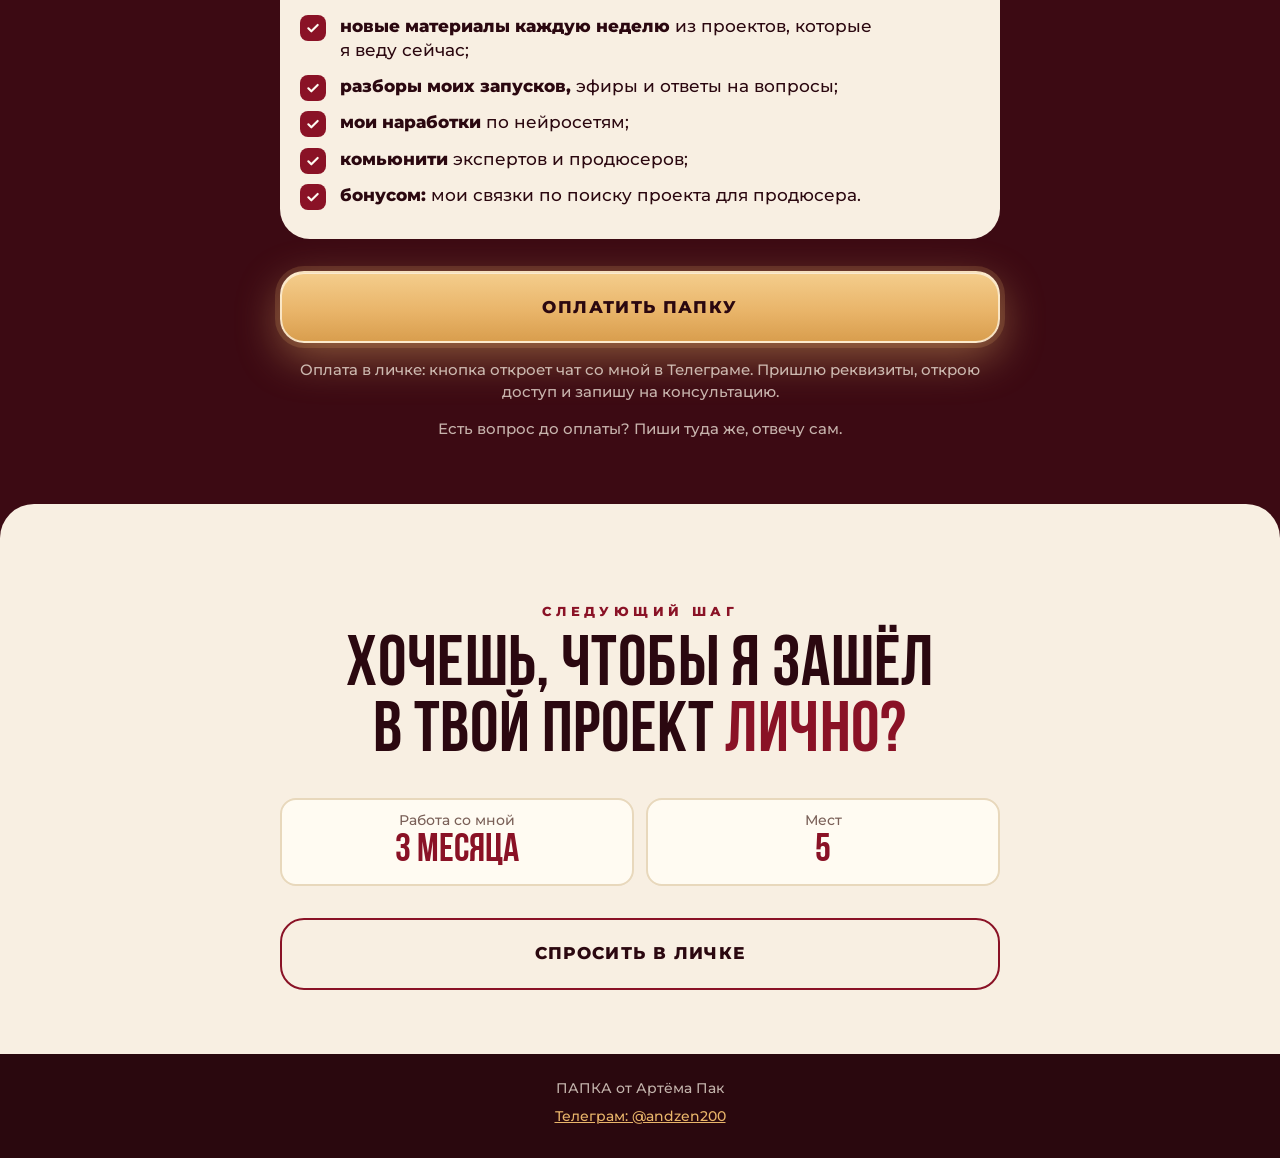
==== commit 4d084794: "ПАПКА: плашка «Для продюсеров» снова золотая, не сливается с бордовым Co-Authored-By: Claude Opus 5." ====
--- a/papka/index.html
+++ b/papka/index.html
@@ -15,7 +15,7 @@
 <link rel="preload" href="fonts/BebasNeue-Bold.ttf" as="font" type="font/ttf" crossorigin>
 <link rel="preload" href="img/hero.jpg" as="image" fetchpriority="high">
 <link rel="stylesheet" href="https://fonts.googleapis.com/css2?family=Montserrat:wght@500;600;700;800&display=swap">
-<link rel="stylesheet" href="styles.css?v=18">
+<link rel="stylesheet" href="styles.css?v=19">
 <script src="main.js?v=4" defer></script>
 </head>
 <body>
--- a/papka/styles.css
+++ b/papka/styles.css
@@ -513,6 +513,8 @@
 .sec--light .stats div + div { border-top-color: #E3D3B8; }
 .sec--light .stats dt { color: var(--accent); }
 .sec--light .label--gold { border-color: var(--accent); color: var(--accent); }
+/* тёмная карточка внутри светлого экрана остаётся в золоте, иначе бордовое сливается с бордовым */
+.sec--light .card--wine .label--gold, .sec--light .card--wine .gold { border-color: var(--gold); color: var(--gold); }
 .sec--light .projects li { border: 2px solid #E3D3B8; background: var(--paper); }
 .sec--light .projects b { color: var(--accent); }
 .sec--light .btn--line { border-color: var(--accent); color: var(--ink); }
